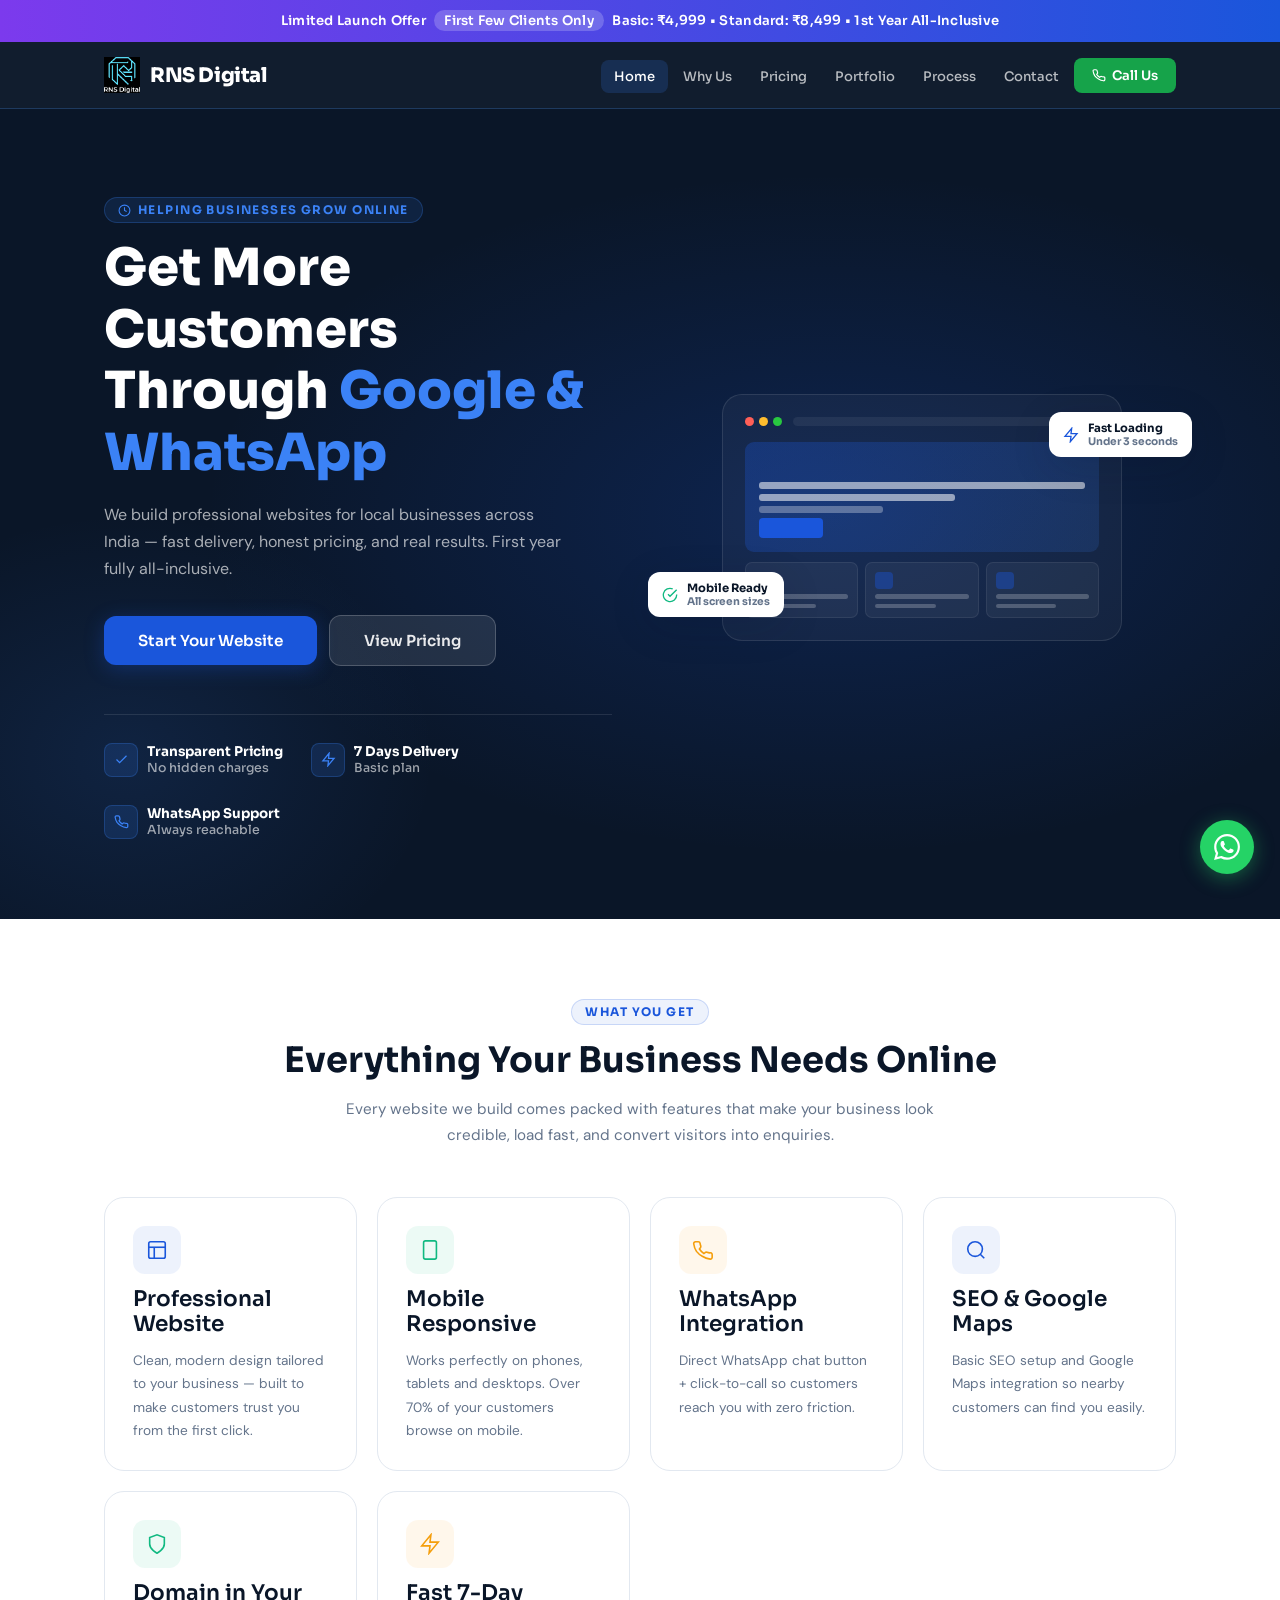
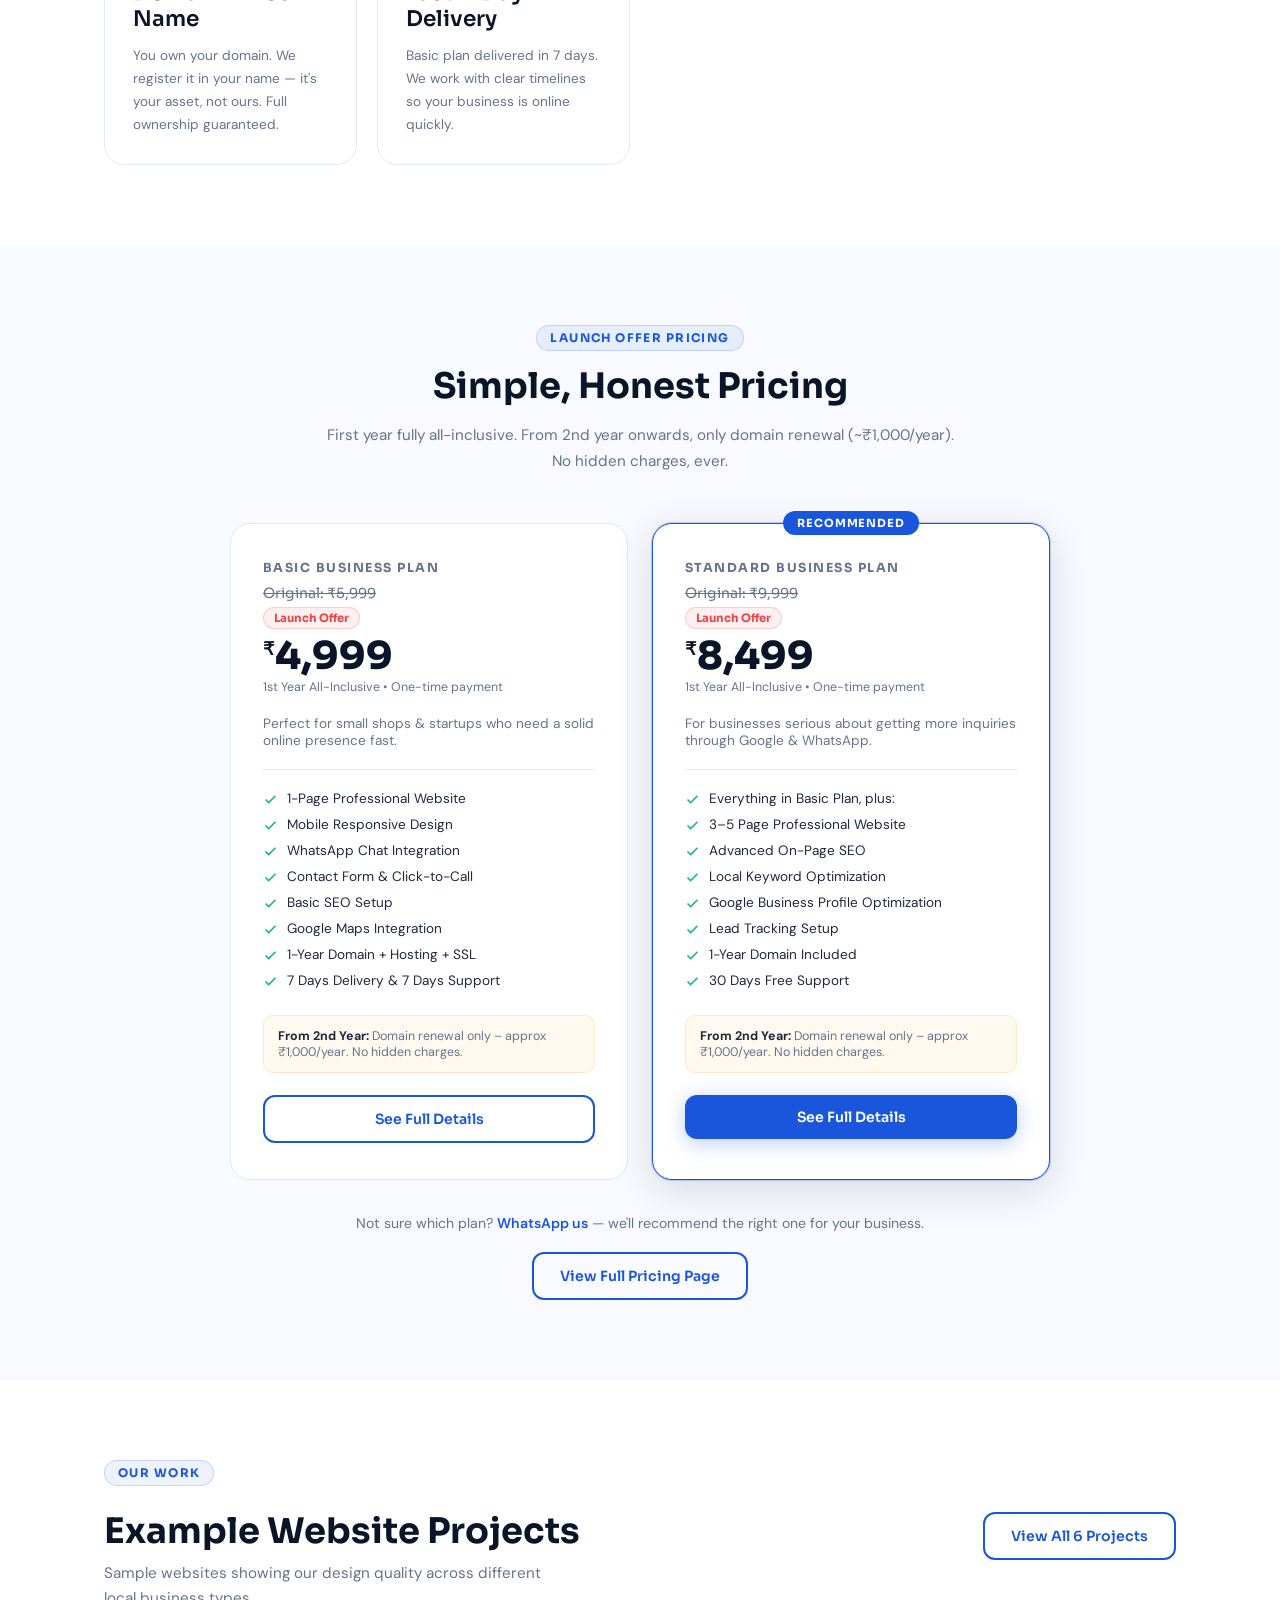
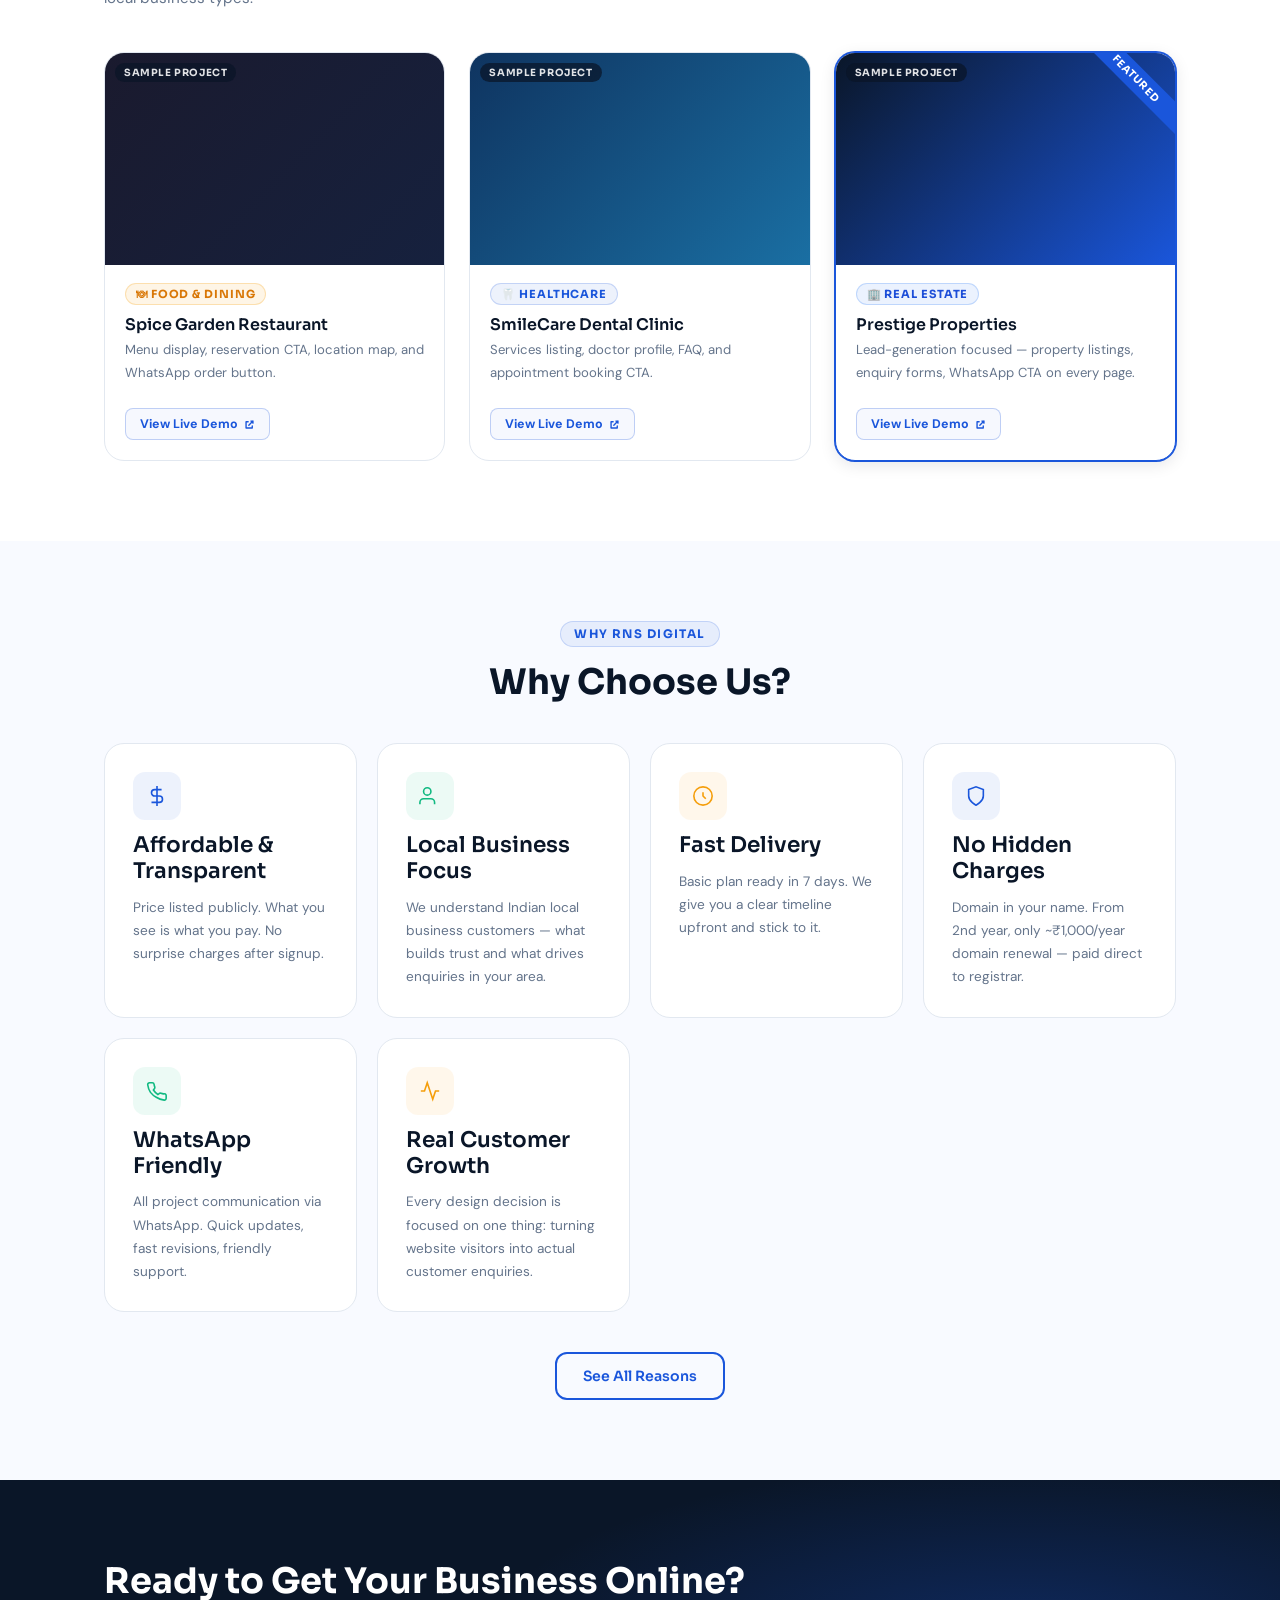
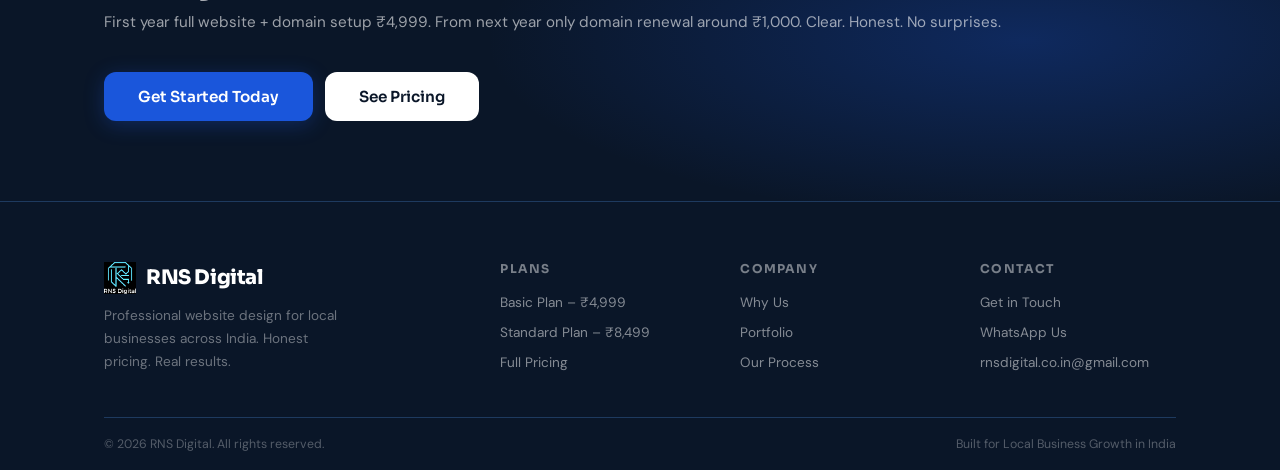
==== index.html @ d64d6514 "Complete website" ====
<!DOCTYPE html>
<html lang="en">
<head>
  <meta charset="UTF-8"/>
  <meta name="viewport" content="width=device-width, initial-scale=1.0"/>
  <title>RNS Digital – Professional Website Design for Local Businesses in Coimbatore & India</title>
  <meta name="description" content="RNS Digital offers professional website design for local businesses in Coimbatore and across India. Basic Plan ₹4,999 | Standard Plan ₹8,499. 1st Year All-Inclusive. Fast 7-day delivery."/>
  <meta name="keywords" content="website design Coimbatore, web design India, local business website, affordable web design Coimbatore, RNS Digital, website for small business"/>
  <meta name="author" content="RNS Digital"/>
  <meta name="robots" content="index, follow"/>
  <link rel="canonical" href="https://rnsdigital.co.in/"/>
  <meta name="geo.region" content="IN-TN"/>
  <meta name="geo.placename" content="Coimbatore, Tamil Nadu, India"/>
  <meta property="og:type" content="website"/>
  <meta property="og:url" content="https://rnsdigital.co.in/"/>
  <meta property="og:title" content="RNS Digital – Professional Website Design for Local Businesses"/>
  <meta property="og:description" content="Get a professional website for your business starting at ₹4,999. Fast delivery, honest pricing, mobile-ready. Serving local businesses across India."/>
  <meta property="og:image" content="https://rnsdigital.co.in/images/hero/og-preview.webp"/>
  <meta property="og:image:width" content="1200"/>
  <meta property="og:image:height" content="630"/>
  <meta property="og:site_name" content="RNS Digital"/>
  <meta property="og:locale" content="en_IN"/>
  <meta name="twitter:card" content="summary_large_image"/>
  <meta name="twitter:title" content="RNS Digital – Professional Website Design for Local Businesses"/>
  <meta name="twitter:description" content="Get a professional website for your business starting at ₹4,999. Fast delivery, honest pricing, mobile-ready."/>
  <meta name="twitter:image" content="https://rnsdigital.co.in/images/hero/og-preview.webp"/>
  <script type="application/ld+json">
  {
    "@context": "https://schema.org",
    "@type": "LocalBusiness",
    "name": "RNS Digital",
    "description": "Professional website design for local businesses across India.",
    "url": "https://rnsdigital.co.in",
    "logo": "https://rnsdigital.co.in/images/logo.png",
    "telephone": "+917550268805",
    "email": "rnsdigital.co.in@gmail.com",
    "address": { "@type": "PostalAddress", "addressLocality": "Coimbatore", "addressRegion": "Tamil Nadu", "addressCountry": "IN" },
    "geo": { "@type": "GeoCoordinates", "latitude": 11.0168, "longitude": 76.9558 },
    "areaServed": { "@type": "Country", "name": "India" },
    "priceRange": "₹₹",
    "openingHours": "Mo-Sa 09:00-19:00",
    "offers": [
      { "@type": "Offer", "name": "Basic Business Plan", "price": "4999", "priceCurrency": "INR", "url": "https://rnsdigital.co.in/basic.html" },
      { "@type": "Offer", "name": "Standard Business Plan", "price": "8499", "priceCurrency": "INR", "url": "https://rnsdigital.co.in/standard.html" }
    ]
  }
  </script>
  <link rel="stylesheet" href="css/style.css"/>
</head>
<body>

<div class="offer-banner"><p>Limited Launch Offer <span>First Few Clients Only</span> Basic: &#8377;4,999 &bull; Standard: &#8377;8,499 &bull; 1st Year All-Inclusive</p></div>
<nav class="navbar">
  <div class="container">
    <div class="navbar-inner">
      <a href="index.html" class="nav-logo">
        <img src="images/logo.png" alt="RNS Digital Logo" class="nav-logo-img"/>
        <span>RNS <span class="logo-highlight">Digital</span></span>
      </a>
      <ul class="nav-links">
        <li><a href="index.html" class="active">Home</a></li>
        <li><a href="why-us.html">Why Us</a></li>
        <li><a href="pricing.html">Pricing</a></li>
        <li><a href="portfolio.html">Portfolio</a></li>
        <li><a href="process.html">Process</a></li>
        <li><a href="contact.html">Contact</a></li>
        <li><a href="tel:+917550268805" class="nav-cta nav-call">
          <svg viewBox="0 0 24 24" fill="none" stroke="currentColor" stroke-width="2" width="14" height="14" style="flex-shrink:0"><path d="M22 16.92v3a2 2 0 0 1-2.18 2 19.79 19.79 0 0 1-8.63-3.07A19.5 19.5 0 0 1 4.9 13.5 19.79 19.79 0 0 1 1.86 5.18 2 2 0 0 1 3.83 3h3a2 2 0 0 1 2 1.72c.13.96.36 1.9.71 2.81a2 2 0 0 1-.45 2.11L8.09 10.91A16 16 0 0 0 13 15.82l1.27-.92a2 2 0 0 1 2.11-.45c.91.35 1.85.58 2.81.71A2 2 0 0 1 22 16.92z"/></svg>
          Call Us</a></li>
      </ul>
      <button class="nav-toggle" aria-label="Menu"><span></span><span></span><span></span></button>
    </div>
  </div>
</nav>

<!-- HERO -->
<section class="hero">
  <div class="container">
    <div class="hero-grid">
      <div class="hero-content">
        <div class="section-label light">
          <svg viewBox="0 0 24 24" fill="none" stroke="currentColor" stroke-width="2" width="13" height="13"><circle cx="12" cy="12" r="10"/><path d="M12 6v6l4 2"/></svg>
          Helping Businesses Grow Online
        </div>
        <h1>Get More Customers Through <em>Google &amp; WhatsApp</em></h1>
        <p>We build professional websites for local businesses across India — fast delivery, honest pricing, and real results. First year fully all-inclusive.</p>
        <div class="hero-actions">
          <a href="contact.html" class="btn btn-primary btn-lg">Start Your Website</a>
          <a href="pricing.html" class="btn btn-lg" style="background:rgba(255,255,255,.1);color:rgba(255,255,255,.9);border:1px solid rgba(255,255,255,.2);">View Pricing</a>
        </div>
        <div class="hero-trust">
          <div class="hero-trust-item">
            <div class="trust-icon"><svg viewBox="0 0 24 24"><polyline points="20 6 9 17 4 12"/></svg></div>
            <div class="trust-text"><strong>Transparent Pricing</strong>No hidden charges</div>
          </div>
          <div class="hero-trust-item">
            <div class="trust-icon"><svg viewBox="0 0 24 24"><path d="M13 2L3 14h9l-1 8 10-12h-9l1-8z"/></svg></div>
            <div class="trust-text"><strong>7 Days Delivery</strong>Basic plan</div>
          </div>
          <div class="hero-trust-item">
            <div class="trust-icon"><svg viewBox="0 0 24 24"><path d="M22 16.92v3a2 2 0 0 1-2.18 2 19.79 19.79 0 0 1-8.63-3.07A19.5 19.5 0 0 1 4.9 13.5 19.79 19.79 0 0 1 1.86 5.18 2 2 0 0 1 3.83 3h3a2 2 0 0 1 2 1.72c.13.96.36 1.9.71 2.81a2 2 0 0 1-.45 2.11L8.09 10.91A16 16 0 0 0 13 15.82l1.27-.92a2 2 0 0 1 2.11-.45c.91.35 1.85.58 2.81.71A2 2 0 0 1 22 16.92z"/></svg></div>
            <div class="trust-text"><strong>WhatsApp Support</strong>Always reachable</div>
          </div>
        </div>
      </div>
      <div class="hero-visual">
        <div class="hero-mockup">
          <div class="mockup-bar">
            <div class="mockup-dot"></div><div class="mockup-dot"></div><div class="mockup-dot"></div>
            <div class="mockup-url"></div>
          </div>
          <div class="mockup-hero-block">
            <div style="width:100%">
              <div class="mockup-line"></div>
              <div class="mockup-line s"></div>
              <div class="mockup-line xs"></div>
              <div class="mockup-btn"></div>
            </div>
          </div>
          <div class="mockup-cards">
            <div class="mockup-card-mini"><div class="mockup-icon-mini"></div><div class="mockup-text-mini"></div><div class="mockup-text-mini sm"></div></div>
            <div class="mockup-card-mini"><div class="mockup-icon-mini"></div><div class="mockup-text-mini"></div><div class="mockup-text-mini sm"></div></div>
            <div class="mockup-card-mini"><div class="mockup-icon-mini"></div><div class="mockup-text-mini"></div><div class="mockup-text-mini sm"></div></div>
          </div>
        </div>
        <div class="float-badge fb1">
          <svg viewBox="0 0 24 24" fill="none" stroke="#1A56DB" stroke-width="2"><path d="M13 2L3 14h9l-1 8 10-12h-9l1-8z"/></svg>
          <div><div style="font-size:.72rem;font-weight:700;color:var(--navy);">Fast Loading</div><div style="font-size:.66rem;color:var(--text-muted);">Under 3 seconds</div></div>
        </div>
        <div class="float-badge fb2">
          <svg viewBox="0 0 24 24" fill="none" stroke="#10B981" stroke-width="2"><path d="M22 11.08V12a10 10 0 1 1-5.93-9.14"/><polyline points="22 4 12 14.01 9 11.01"/></svg>
          <div><div style="font-size:.72rem;font-weight:700;color:var(--navy);">Mobile Ready</div><div style="font-size:.66rem;color:var(--text-muted);">All screen sizes</div></div>
        </div>
      </div>
    </div>
  </div>
</section>

<!-- WHAT YOU GET -->
<section class="section" style="background:var(--white);">
  <div class="container">
    <div class="text-center mb-48">
      <div class="section-label" style="justify-content:center;">What You Get</div>
      <h2>Everything Your Business Needs Online</h2>
      <p class="mt-16 max-640">Every website we build comes packed with features that make your business look credible, load fast, and convert visitors into enquiries.</p>
    </div>
    <div class="why-grid">
      <div class="why-card">
        <div class="why-icon blue"><svg viewBox="0 0 24 24"><rect x="3" y="3" width="18" height="18" rx="2"/><path d="M3 9h18"/><path d="M9 21V9"/></svg></div>
        <h3>Professional Website</h3>
        <p>Clean, modern design tailored to your business — built to make customers trust you from the first click.</p>
      </div>
      <div class="why-card">
        <div class="why-icon green"><svg viewBox="0 0 24 24"><rect x="5" y="2" width="14" height="20" rx="2"/><path d="M12 18h.01"/></svg></div>
        <h3>Mobile Responsive</h3>
        <p>Works perfectly on phones, tablets and desktops. Over 70% of your customers browse on mobile.</p>
      </div>
      <div class="why-card">
        <div class="why-icon amber"><svg viewBox="0 0 24 24"><path d="M22 16.92v3a2 2 0 0 1-2.18 2 19.79 19.79 0 0 1-8.63-3.07A19.5 19.5 0 0 1 4.9 13.5 19.79 19.79 0 0 1 1.86 5.18 2 2 0 0 1 3.83 3h3a2 2 0 0 1 2 1.72c.13.96.36 1.9.71 2.81a2 2 0 0 1-.45 2.11L8.09 10.91A16 16 0 0 0 13 15.82l1.27-.92a2 2 0 0 1 2.11-.45c.91.35 1.85.58 2.81.71A2 2 0 0 1 22 16.92z"/></svg></div>
        <h3>WhatsApp Integration</h3>
        <p>Direct WhatsApp chat button + click-to-call so customers reach you with zero friction.</p>
      </div>
      <div class="why-card">
        <div class="why-icon blue"><svg viewBox="0 0 24 24"><circle cx="11" cy="11" r="8"/><path d="m21 21-4.35-4.35"/></svg></div>
        <h3>SEO &amp; Google Maps</h3>
        <p>Basic SEO setup and Google Maps integration so nearby customers can find you easily.</p>
      </div>
      <div class="why-card">
        <div class="why-icon green"><svg viewBox="0 0 24 24"><path d="M12 22s8-4 8-10V5l-8-3-8 3v7c0 6 8 10 8 10z"/></svg></div>
        <h3>Domain in Your Name</h3>
        <p>You own your domain. We register it in your name — it's your asset, not ours. Full ownership guaranteed.</p>
      </div>
      <div class="why-card">
        <div class="why-icon amber"><svg viewBox="0 0 24 24"><path d="M13 2L3 14h9l-1 8 10-12h-9l1-8z"/></svg></div>
        <h3>Fast 7-Day Delivery</h3>
        <p>Basic plan delivered in 7 days. We work with clear timelines so your business is online quickly.</p>
      </div>
    </div>
  </div>
</section>

<!-- PRICING PREVIEW -->
<section class="section" style="background:var(--off-white);">
  <div class="container">
    <div class="text-center mb-48">
      <div class="section-label" style="justify-content:center;">Launch Offer Pricing</div>
      <h2>Simple, Honest Pricing</h2>
      <p class="mt-16 max-640">First year fully all-inclusive. From 2nd year onwards, only domain renewal (~&#8377;1,000/year). No hidden charges, ever.</p>
    </div>
    <div class="pricing-grid">
      <div class="pricing-card">
        <div class="plan-name">Basic Business Plan</div>
        <div class="price-original">Original: &#8377;5,999</div>
        <div class="price-offer-tag"><span>Launch Offer</span></div>
        <div class="price-main"><sup>&#8377;</sup>4,999</div>
        <div class="price-note">1st Year All-Inclusive &bull; One-time payment</div>
        <div class="plan-desc">Perfect for small shops &amp; startups who need a solid online presence fast.</div>
        <ul class="plan-features">
          <li class="plan-feature"><svg viewBox="0 0 24 24"><polyline points="20 6 9 17 4 12"/></svg>1-Page Professional Website</li>
          <li class="plan-feature"><svg viewBox="0 0 24 24"><polyline points="20 6 9 17 4 12"/></svg>Mobile Responsive Design</li>
          <li class="plan-feature"><svg viewBox="0 0 24 24"><polyline points="20 6 9 17 4 12"/></svg>WhatsApp Chat Integration</li>
          <li class="plan-feature"><svg viewBox="0 0 24 24"><polyline points="20 6 9 17 4 12"/></svg>Contact Form &amp; Click-to-Call</li>
          <li class="plan-feature"><svg viewBox="0 0 24 24"><polyline points="20 6 9 17 4 12"/></svg>Basic SEO Setup</li>
          <li class="plan-feature"><svg viewBox="0 0 24 24"><polyline points="20 6 9 17 4 12"/></svg>Google Maps Integration</li>
          <li class="plan-feature"><svg viewBox="0 0 24 24"><polyline points="20 6 9 17 4 12"/></svg>1-Year Domain + Hosting + SSL</li>
          <li class="plan-feature"><svg viewBox="0 0 24 24"><polyline points="20 6 9 17 4 12"/></svg>7 Days Delivery &amp; 7 Days Support</li>
        </ul>
        <div class="renewal-note"><strong>From 2nd Year:</strong> Domain renewal only – approx &#8377;1,000/year. No hidden charges.</div>
        <a href="basic.html" class="btn btn-outline" style="width:100%;justify-content:center;">See Full Details</a>
      </div>
      <div class="pricing-card featured">
        <div class="pricing-badge-top">Recommended</div>
        <div class="plan-name">Standard Business Plan</div>
        <div class="price-original">Original: &#8377;9,999</div>
        <div class="price-offer-tag"><span>Launch Offer</span></div>
        <div class="price-main"><sup>&#8377;</sup>8,499</div>
        <div class="price-note">1st Year All-Inclusive &bull; One-time payment</div>
        <div class="plan-desc">For businesses serious about getting more inquiries through Google &amp; WhatsApp.</div>
        <ul class="plan-features">
          <li class="plan-feature"><svg viewBox="0 0 24 24"><polyline points="20 6 9 17 4 12"/></svg>Everything in Basic Plan, plus:</li>
          <li class="plan-feature"><svg viewBox="0 0 24 24"><polyline points="20 6 9 17 4 12"/></svg>3–5 Page Professional Website</li>
          <li class="plan-feature"><svg viewBox="0 0 24 24"><polyline points="20 6 9 17 4 12"/></svg>Advanced On-Page SEO</li>
          <li class="plan-feature"><svg viewBox="0 0 24 24"><polyline points="20 6 9 17 4 12"/></svg>Local Keyword Optimization</li>
          <li class="plan-feature"><svg viewBox="0 0 24 24"><polyline points="20 6 9 17 4 12"/></svg>Google Business Profile Optimization</li>
          <li class="plan-feature"><svg viewBox="0 0 24 24"><polyline points="20 6 9 17 4 12"/></svg>Lead Tracking Setup</li>
          <li class="plan-feature"><svg viewBox="0 0 24 24"><polyline points="20 6 9 17 4 12"/></svg>1-Year Domain Included</li>
          <li class="plan-feature"><svg viewBox="0 0 24 24"><polyline points="20 6 9 17 4 12"/></svg>30 Days Free Support</li>
        </ul>
        <div class="renewal-note"><strong>From 2nd Year:</strong> Domain renewal only – approx &#8377;1,000/year. No hidden charges.</div>
        <a href="standard.html" class="btn btn-primary" style="width:100%;justify-content:center;">See Full Details</a>
      </div>
    </div>
    <div class="text-center mt-32">
      <p style="font-size:.88rem;color:var(--text-muted);">Not sure which plan? <a href="contact.html" style="color:var(--blue);font-weight:600;">WhatsApp us</a> — we'll recommend the right one for your business.</p>
      <a href="pricing.html" class="btn btn-outline mt-16">View Full Pricing Page</a>
    </div>
  </div>
</section>

<!-- PORTFOLIO PREVIEW -->
<section class="section" style="background:var(--white);">
  <div class="container">
    <div class="d-flex align-center flex-wrap mb-40" style="justify-content:space-between;gap:16px;">
      <div>
        <div class="section-label">Our Work</div>
        <h2 style="margin-top:10px;">Example Website Projects</h2>
        <p style="margin-top:8px;max-width:460px;">Sample websites showing our design quality across different local business types.</p>
      </div>
      <a href="portfolio.html" class="btn btn-outline">View All 6 Projects</a>
    </div>
    <div class="portfolio-grid">

      <!-- Card 1: Restaurant -->
      <div class="portfolio-card">
        <div class="port-thumb thumb-restaurant">
          <img src="images/projects/restaurant.webp" alt="Restaurant website design for a local restaurant business" width="1200" height="800" loading="lazy" onerror="this.style.display='none'"/>
          <span class="thumb-label">Spice Garden Restaurant</span>
          <span class="port-sample-label">Sample Project</span>
          <div class="port-thumb-overlay">
            <a href="https://abdulraheemcloud.github.io/Spice-garden-demo" class="port-thumb-overlay-btn" target="_blank" rel="noopener">View Live Demo</a>
          </div>
        </div>
        <div class="port-info">
          <span class="port-category cat-food">🍽 Food &amp; Dining</span>
          <h4>Spice Garden Restaurant</h4>
          <p>Menu display, reservation CTA, location map, and WhatsApp order button.</p>
          <a href="https://abdulraheemcloud.github.io/Spice-garden-demo" class="port-demo-btn" target="_blank" rel="noopener">
            View Live Demo
            <svg viewBox="0 0 16 16" fill="none" stroke="currentColor" stroke-width="2" stroke-linecap="round" stroke-linejoin="round"><path d="M10 3h3v3M13 3l-6 6M6 4H3v9h9v-3"/></svg>
          </a>
        </div>
      </div>

      <!-- Card 2: Dental -->
      <div class="portfolio-card">
        <div class="port-thumb thumb-dental">
          <img src="images/projects/dental.webp" alt="Dental clinic appointment booking website design" width="1200" height="800" loading="lazy" onerror="this.style.display='none'"/>
          <span class="thumb-label">SmileCare Dental Clinic</span>
          <span class="port-sample-label">Sample Project</span>
          <div class="port-thumb-overlay">
            <a href="https://abdulraheemcloud.github.io/smile-care-demo" class="port-thumb-overlay-btn" target="_blank" rel="noopener">View Live Demo</a>
          </div>
        </div>
        <div class="port-info">
          <span class="port-category cat-health">🦷 Healthcare</span>
          <h4>SmileCare Dental Clinic</h4>
          <p>Services listing, doctor profile, FAQ, and appointment booking CTA.</p>
          <a href="https://abdulraheemcloud.github.io/smile-care-demo" class="port-demo-btn" target="_blank" rel="noopener">
            View Live Demo
            <svg viewBox="0 0 16 16" fill="none" stroke="currentColor" stroke-width="2" stroke-linecap="round" stroke-linejoin="round"><path d="M10 3h3v3M13 3l-6 6M6 4H3v9h9v-3"/></svg>
          </a>
        </div>
      </div>

      <!-- Card 3: Real Estate (Featured) -->
      <div class="portfolio-card featured-p">
        <div class="port-thumb thumb-realestate">
          <img src="images/projects/realestate.webp" alt="Real estate property listing website design for a property agency" width="1200" height="800" loading="lazy" onerror="this.style.display='none'"/>
          <span class="thumb-label">Prestige Properties</span>
          <span class="port-sample-label">Sample Project</span>
          <span class="port-ribbon">Featured</span>
          <div class="port-thumb-overlay">
            <a href="https://abdulraheemcloud.github.io/prestige-properties-demo" class="port-thumb-overlay-btn" target="_blank" rel="noopener">View Live Demo</a>
          </div>
        </div>
        <div class="port-info">
          <span class="port-category cat-realty">🏢 Real Estate</span>
          <h4>Prestige Properties</h4>
          <p>Lead-generation focused — property listings, enquiry forms, WhatsApp CTA on every page.</p>
          <a href="https://abdulraheemcloud.github.io/prestige-properties-demo" class="port-demo-btn" target="_blank" rel="noopener">
            View Live Demo
            <svg viewBox="0 0 16 16" fill="none" stroke="currentColor" stroke-width="2" stroke-linecap="round" stroke-linejoin="round"><path d="M10 3h3v3M13 3l-6 6M6 4H3v9h9v-3"/></svg>
          </a>
        </div>
      </div>

    </div>
  </div>
</section>

<!-- WHY CHOOSE US -->
<section class="section" style="background:var(--off-white);">
  <div class="container">
    <div class="text-center mb-40">
      <div class="section-label" style="justify-content:center;">Why RNS Digital</div>
      <h2>Why Choose Us?</h2>
    </div>
    <div class="why-grid">
      <div class="why-card">
        <div class="why-icon blue"><svg viewBox="0 0 24 24"><line x1="12" y1="1" x2="12" y2="23"/><path d="M17 5H9.5a3.5 3.5 0 0 0 0 7h5a3.5 3.5 0 0 1 0 7H6"/></svg></div>
        <h3>Affordable &amp; Transparent</h3>
        <p>Price listed publicly. What you see is what you pay. No surprise charges after signup.</p>
      </div>
      <div class="why-card">
        <div class="why-icon green"><svg viewBox="0 0 24 24"><path d="M17 21v-2a4 4 0 0 0-4-4H5a4 4 0 0 0-4 4v2"/><circle cx="9" cy="7" r="4"/></svg></div>
        <h3>Local Business Focus</h3>
        <p>We understand Indian local business customers — what builds trust and what drives enquiries in your area.</p>
      </div>
      <div class="why-card">
        <div class="why-icon amber"><svg viewBox="0 0 24 24"><circle cx="12" cy="12" r="10"/><path d="M12 8v4l3 3"/></svg></div>
        <h3>Fast Delivery</h3>
        <p>Basic plan ready in 7 days. We give you a clear timeline upfront and stick to it.</p>
      </div>
      <div class="why-card">
        <div class="why-icon blue"><svg viewBox="0 0 24 24"><path d="M12 22s8-4 8-10V5l-8-3-8 3v7c0 6 8 10 8 10z"/></svg></div>
        <h3>No Hidden Charges</h3>
        <p>Domain in your name. From 2nd year, only ~&#8377;1,000/year domain renewal — paid direct to registrar.</p>
      </div>
      <div class="why-card">
        <div class="why-icon green"><svg viewBox="0 0 24 24"><path d="M22 16.92v3a2 2 0 0 1-2.18 2 19.79 19.79 0 0 1-8.63-3.07A19.5 19.5 0 0 1 4.9 13.5 19.79 19.79 0 0 1 1.86 5.18 2 2 0 0 1 3.83 3h3a2 2 0 0 1 2 1.72c.13.96.36 1.9.71 2.81a2 2 0 0 1-.45 2.11L8.09 10.91A16 16 0 0 0 13 15.82l1.27-.92a2 2 0 0 1 2.11-.45c.91.35 1.85.58 2.81.71A2 2 0 0 1 22 16.92z"/></svg></div>
        <h3>WhatsApp Friendly</h3>
        <p>All project communication via WhatsApp. Quick updates, fast revisions, friendly support.</p>
      </div>
      <div class="why-card">
        <div class="why-icon amber"><svg viewBox="0 0 24 24"><polyline points="22 12 18 12 15 21 9 3 6 12 2 12"/></svg></div>
        <h3>Real Customer Growth</h3>
        <p>Every design decision is focused on one thing: turning website visitors into actual customer enquiries.</p>
      </div>
    </div>
    <div class="text-center mt-40">
      <a href="why-us.html" class="btn btn-outline">See All Reasons</a>
    </div>
  </div>
</section>

<!-- CTA -->
<section class="section cta-section">
  <div class="container">
    <div class="cta-inner">
      <div>
        <h2 style="color:var(--white);">Ready to Get Your Business Online?</h2>
        <p style="color:rgba(255,255,255,.6);margin-top:8px;">First year full website + domain setup &#8377;4,999. From next year only domain renewal around &#8377;1,000. Clear. Honest. No surprises.</p>
      </div>
      <div class="cta-actions">
        <a href="contact.html" class="btn btn-primary btn-lg">Get Started Today</a>
        <a href="pricing.html" class="btn btn-white btn-lg">See Pricing</a>
      </div>
    </div>
  </div>
</section>

<!-- FOOTER -->
<footer class="footer">
  <div class="container">
    <div class="footer-grid">
      <div class="footer-brand">
        <a href="index.html" class="nav-logo footer-logo"><img src="images/logo.png" alt="RNS Digital" class="nav-logo-img"/><span>RNS <span class="logo-highlight">Digital</span></span></a>
        <p>Professional website design for local businesses across India. Honest pricing. Real results.</p>
      </div>
      <div class="footer-col"><h5>Plans</h5><ul><li><a href="basic.html">Basic Plan – &#8377;4,999</a></li><li><a href="standard.html">Standard Plan – &#8377;8,499</a></li><li><a href="pricing.html">Full Pricing</a></li></ul></div>
      <div class="footer-col"><h5>Company</h5><ul><li><a href="why-us.html">Why Us</a></li><li><a href="portfolio.html">Portfolio</a></li><li><a href="process.html">Our Process</a></li></ul></div>
      <div class="footer-col"><h5>Contact</h5><ul><li><a href="contact.html">Get in Touch</a></li><li><a href="https://wa.me/917550268805" target="_blank">WhatsApp Us</a></li><li><a href="mailto:rnsdigital.co.in@gmail.com">rnsdigital.co.in@gmail.com</a></li></ul></div>
    </div>
    <div class="footer-bottom">
      <span>&copy; 2026 RNS Digital. All rights reserved.</span>
      <span>Built for Local Business Growth in India</span>
    </div>
  </div>
</footer>

<a href="https://wa.me/917550268805?text=Hi%2C%20I%27m%20interested%20in%20a%20website%20for%20my%20business." class="whatsapp-float" target="_blank" rel="noopener" aria-label="WhatsApp">
  <span class="wa-tooltip">Chat on WhatsApp</span>
  <svg viewBox="0 0 24 24"><path d="M17.472 14.382c-.297-.149-1.758-.867-2.03-.967-.273-.099-.471-.148-.67.15-.197.297-.767.966-.94 1.164-.173.199-.347.223-.644.075-.297-.15-1.255-.463-2.39-1.475-.883-.788-1.48-1.761-1.653-2.059-.173-.297-.018-.458.13-.606.134-.133.298-.347.446-.52.149-.174.198-.298.298-.497.099-.198.05-.371-.025-.52-.075-.149-.669-1.612-.916-2.207-.242-.579-.487-.5-.669-.51-.173-.008-.371-.01-.57-.01-.198 0-.52.074-.792.372-.272.297-1.04 1.016-1.04 2.479 0 1.462 1.065 2.875 1.213 3.074.149.198 2.096 3.2 5.077 4.487.709.306 1.262.489 1.694.625.712.227 1.36.195 1.871.118.571-.085 1.758-.719 2.006-1.413.248-.694.248-1.289.173-1.413-.074-.124-.272-.198-.57-.347m-5.421 7.403h-.004a9.87 9.87 0 0 1-5.031-1.378l-.361-.214-3.741.982.998-3.648-.235-.374a9.86 9.86 0 0 1-1.51-5.26c.001-5.45 4.436-9.884 9.888-9.884 2.64 0 5.122 1.03 6.988 2.898a9.825 9.825 0 0 1 2.893 6.994c-.003 5.45-4.437 9.884-9.885 9.884m8.413-18.297A11.815 11.815 0 0 0 12.05 0C5.495 0 .16 5.335.157 11.892c0 2.096.547 4.142 1.588 5.945L.057 24l6.305-1.654a11.882 11.882 0 0 0 5.683 1.448h.005c6.554 0 11.89-5.335 11.893-11.893a11.821 11.821 0 0 0-3.48-8.413z"/></svg>
</a>
<script src="js/script.js"></script>
</body>
</html>
---- css/style.css ----
@import url('https://fonts.googleapis.com/css2?family=Sora:wght@300;400;500;600;700;800&family=DM+Sans:wght@300;400;500;600&display=swap');

:root {
  --navy:#0A1628; --navy-mid:#0F2044; --blue:#1A56DB; --blue-light:#2563EB; --blue-glow:#3B82F6;
  --accent:#F59E0B; --accent-2:#10B981; --red:#EF4444; --white:#FFFFFF; --off-white:#F8FAFF;
  --text:#1E293B; --text-muted:#64748B; --border:#E2E8F0; --border-dark:#1E3A5F;
  --shadow-sm:0 1px 3px rgba(10,22,40,.08); --shadow-md:0 4px 16px rgba(10,22,40,.10); --shadow-lg:0 10px 40px rgba(10,22,40,.14);
  --radius:12px; --radius-lg:20px; --font-display:'Sora',sans-serif; --font-body:'DM Sans',sans-serif; --transition:all 0.25s cubic-bezier(.4,0,.2,1);
}
*,*::before,*::after{box-sizing:border-box;margin:0;padding:0}
html{scroll-behavior:smooth}
body{font-family:var(--font-body);color:var(--text);background:var(--off-white);-webkit-font-smoothing:antialiased;overflow-x:hidden}
a{text-decoration:none;color:inherit} img{max-width:100%;display:block} ul{list-style:none} button{font-family:inherit;cursor:pointer;border:none;background:none}
h1,h2,h3,h4,h5,h6{font-family:var(--font-display);line-height:1.2;color:var(--navy)}
h1{font-size:clamp(1.9rem,4.5vw,3.2rem);font-weight:800}
h2{font-size:clamp(1.5rem,3vw,2.2rem);font-weight:700}
h3{font-size:clamp(1.1rem,2vw,1.35rem);font-weight:600}
h4{font-size:1.05rem;font-weight:600}
p{line-height:1.7;color:var(--text-muted);font-size:.95rem}
.container{max-width:1120px;margin:0 auto;padding:0 24px}
.section{padding:80px 0} .section-sm{padding:52px 0}

/* OFFER BANNER */
.offer-banner{background:linear-gradient(90deg,#7C3AED,#1A56DB);padding:10px 24px;text-align:center}
.offer-banner p{color:var(--white);font-family:var(--font-display);font-size:.82rem;font-weight:600;letter-spacing:.02em}
.offer-banner span{background:rgba(255,255,255,.2);padding:2px 10px;border-radius:20px;margin:0 5px}

/* NAVBAR */
.navbar{position:sticky;top:0;z-index:1000;background:rgba(10,22,40,.97);backdrop-filter:blur(16px);border-bottom:1px solid var(--border-dark)}
.navbar-inner{display:flex;align-items:center;justify-content:space-between;height:66px;gap:20px}
.nav-logo{font-family:var(--font-display);font-size:1.25rem;font-weight:800;color:var(--white);letter-spacing:-.4px;display:flex;align-items:center;gap:10px;text-decoration:none}
.nav-logo span{color:var(--white)}
.nav-logo-img{width:36px;height:36px;object-fit:contain;filter:brightness(1.1);flex-shrink:0}
.logo-highlight{color:var(--blue-glow)}
.footer-logo .nav-logo-img{width:32px;height:32px}
.nav-links{display:flex;align-items:center;gap:2px}
.nav-links a{font-family:var(--font-display);font-size:.82rem;font-weight:500;color:rgba(255,255,255,.7);padding:8px 13px;border-radius:8px;transition:var(--transition)}
.nav-links a:hover{color:var(--white);background:rgba(255,255,255,.08)}
.nav-links a.active{color:var(--white);background:rgba(59,130,246,.18)}
.nav-cta{background:var(--blue)!important;color:var(--white)!important;padding:9px 18px!important;border-radius:8px!important;font-weight:600!important}
.nav-cta:hover{background:var(--blue-light)!important;transform:translateY(-1px)}
.nav-call{background:#16a34a!important;color:var(--white)!important;padding:9px 18px!important;border-radius:8px!important;font-weight:600!important;display:inline-flex!important;align-items:center!important;gap:6px!important}
.nav-call:hover{background:#15803d!important;transform:translateY(-1px);box-shadow:0 4px 14px rgba(22,163,74,.4)!important}
.nav-toggle{display:none;flex-direction:column;gap:5px;padding:8px}
.nav-toggle span{display:block;width:22px;height:2px;background:var(--white);border-radius:2px;transition:var(--transition)}

/* BUTTONS */
.btn{display:inline-flex;align-items:center;gap:8px;padding:13px 26px;border-radius:var(--radius);font-family:var(--font-display);font-size:.88rem;font-weight:600;transition:var(--transition);cursor:pointer;border:none}
.btn-primary{background:var(--blue);color:var(--white);box-shadow:0 4px 20px rgba(26,86,219,.3)}
.btn-primary:hover{background:var(--blue-light);transform:translateY(-2px);box-shadow:0 8px 28px rgba(26,86,219,.4)}
.btn-outline{background:transparent;color:var(--blue);border:2px solid var(--blue)}
.btn-outline:hover{background:var(--blue);color:var(--white);transform:translateY(-2px)}
.btn-white{background:var(--white);color:var(--navy)}
.btn-white:hover{background:var(--off-white);transform:translateY(-2px)}
.btn-lg{padding:15px 34px;font-size:.95rem} .btn-sm{padding:9px 18px;font-size:.8rem}

/* LABELS */
.section-label{display:inline-flex;align-items:center;gap:7px;font-family:var(--font-display);font-size:.74rem;font-weight:700;letter-spacing:.12em;text-transform:uppercase;color:var(--blue);background:rgba(26,86,219,.08);border:1px solid rgba(26,86,219,.18);padding:5px 13px;border-radius:40px;margin-bottom:14px}
.section-label.light{color:var(--blue-glow);background:rgba(59,130,246,.12);border-color:rgba(59,130,246,.25)}
.badge{display:inline-block;font-size:.7rem;font-weight:600;font-family:var(--font-display);padding:3px 9px;border-radius:20px;letter-spacing:.04em;text-transform:uppercase}
.badge-blue{background:rgba(26,86,219,.1);color:var(--blue)} .badge-green{background:rgba(16,185,129,.1);color:var(--accent-2)}
.badge-amber{background:rgba(245,158,11,.1);color:var(--accent)} .badge-navy{background:rgba(10,22,40,.08);color:var(--navy)}
.badge-red{background:rgba(239,68,68,.1);color:var(--red)}

/* HERO */
.hero{background:var(--navy);position:relative;overflow:hidden;padding:88px 0 80px}
.hero::before{content:'';position:absolute;inset:0;background:radial-gradient(ellipse 70% 60% at 65% 50%,rgba(26,86,219,.22) 0%,transparent 70%),radial-gradient(ellipse 40% 50% at 10% 80%,rgba(59,130,246,.12) 0%,transparent 60%);pointer-events:none}
.hero-grid{display:grid;grid-template-columns:1fr 1fr;gap:56px;align-items:center}
.hero-content{position:relative;z-index:2}
.hero h1{color:var(--white);margin-bottom:18px}
.hero h1 em{font-style:normal;color:var(--blue-glow)}
.hero p{font-size:1rem;color:rgba(255,255,255,.65);margin-bottom:32px;max-width:460px}
.hero-actions{display:flex;gap:12px;flex-wrap:wrap;align-items:center}
.hero-trust{margin-top:48px;padding-top:28px;border-top:1px solid rgba(255,255,255,.1);display:flex;gap:28px;flex-wrap:wrap}
.hero-trust-item{display:flex;align-items:center;gap:9px}
.trust-icon{width:34px;height:34px;background:rgba(59,130,246,.15);border:1px solid rgba(59,130,246,.25);border-radius:8px;display:flex;align-items:center;justify-content:center;flex-shrink:0}
.trust-icon svg{width:15px;height:15px;stroke:var(--blue-glow);fill:none;stroke-width:2}
.trust-text{font-family:var(--font-display);font-size:.78rem;color:rgba(255,255,255,.6);font-weight:500}
.trust-text strong{display:block;color:var(--white);font-size:.84rem}
.hero-visual{position:relative;z-index:2;display:flex;align-items:center;justify-content:center}
.hero-mockup{background:rgba(255,255,255,.04);border:1px solid rgba(255,255,255,.1);border-radius:var(--radius-lg);padding:22px;width:100%;max-width:400px}
.mockup-bar{display:flex;gap:5px;margin-bottom:16px;align-items:center}
.mockup-dot{width:9px;height:9px;border-radius:50%}
.mockup-dot:nth-child(1){background:#FF5F57}.mockup-dot:nth-child(2){background:#FFBD2E}.mockup-dot:nth-child(3){background:#28C840}
.mockup-url{flex:1;background:rgba(255,255,255,.06);border-radius:5px;height:9px;margin-left:6px}
.mockup-hero-block{background:linear-gradient(135deg,rgba(26,86,219,.3),rgba(59,130,246,.15));border-radius:9px;height:110px;display:flex;align-items:flex-end;padding:14px;margin-bottom:10px}
.mockup-line{height:7px;border-radius:3px;background:rgba(255,255,255,.55);margin-bottom:5px}
.mockup-line.s{width:60%}.mockup-line.xs{width:38%;background:rgba(255,255,255,.3)}
.mockup-btn{height:20px;width:64px;background:var(--blue);border-radius:4px;margin-top:4px}
.mockup-cards{display:grid;grid-template-columns:1fr 1fr 1fr;gap:7px}
.mockup-card-mini{background:rgba(255,255,255,.05);border:1px solid rgba(255,255,255,.07);border-radius:7px;height:56px;padding:9px;display:flex;flex-direction:column;gap:5px}
.mockup-icon-mini{width:18px;height:18px;background:rgba(26,86,219,.4);border-radius:4px}
.mockup-text-mini{height:5px;background:rgba(255,255,255,.22);border-radius:3px}
.mockup-text-mini.sm{width:65%}
.float-badge{position:absolute;background:var(--white);border-radius:var(--radius);padding:9px 14px;box-shadow:var(--shadow-lg);display:flex;align-items:center;gap:9px;font-family:var(--font-display);font-size:.72rem;font-weight:700;color:var(--navy);animation:float 3s ease-in-out infinite}
.float-badge svg{width:16px;height:16px}
.fb1{top:18px;right:-16px}.fb2{bottom:24px;left:-20px;animation-delay:1.5s}
@keyframes float{0%,100%{transform:translateY(0)}50%{transform:translateY(-7px)}}

/* HERO LOGO */
.hero-logo-wrap{display:flex;align-items:center;gap:16px;margin-bottom:4px;animation:fadeUp 0.6s ease forwards}
.hero-logo-img{width:72px;height:72px;object-fit:contain;filter:drop-shadow(0 0 18px rgba(0,188,212,.45));animation:logoPulse 3s ease-in-out infinite}
@keyframes logoPulse{0%,100%{filter:drop-shadow(0 0 14px rgba(0,188,212,.4))}50%{filter:drop-shadow(0 0 28px rgba(0,188,212,.75))}}
.hero-logo-text{display:flex;flex-direction:column;gap:2px}
.hero-brand-name{font-family:var(--font-display);font-size:1.5rem;font-weight:800;color:var(--white);letter-spacing:-.5px;line-height:1}
.hero-brand-tag{font-family:var(--font-display);font-size:.74rem;font-weight:500;color:rgba(0,188,212,.75);letter-spacing:.1em;text-transform:uppercase}
.hero-logo-wrap + .section-label{margin-top:28px}

/* PRICING */
.pricing-grid{display:grid;grid-template-columns:1fr 1fr;gap:24px;max-width:820px;margin:0 auto}
.pricing-card{background:var(--white);border:1.5px solid var(--border);border-radius:var(--radius-lg);padding:36px 32px;position:relative;transition:var(--transition)}
.pricing-card:hover{transform:translateY(-4px);box-shadow:var(--shadow-lg)}
.pricing-card.featured{border-color:var(--blue);box-shadow:0 0 0 1px rgba(26,86,219,.25),var(--shadow-lg);transform:scale(1.02)}
.pricing-card.featured:hover{transform:scale(1.02) translateY(-4px)}
.pricing-badge-top{position:absolute;top:-13px;left:50%;transform:translateX(-50%);background:var(--blue);color:var(--white);font-family:var(--font-display);font-size:.7rem;font-weight:700;letter-spacing:.08em;text-transform:uppercase;padding:5px 14px;border-radius:20px;white-space:nowrap}
.plan-name{font-family:var(--font-display);font-size:.78rem;font-weight:700;letter-spacing:.12em;text-transform:uppercase;color:var(--text-muted);margin-bottom:8px}
.price-original{font-family:var(--font-display);font-size:.88rem;color:var(--text-muted);text-decoration:line-through;margin-bottom:4px}
.price-offer-tag{display:inline-flex;align-items:center;gap:5px;background:rgba(239,68,68,.08);border:1px solid rgba(239,68,68,.2);border-radius:20px;padding:3px 10px;margin-bottom:8px}
.price-offer-tag span{font-family:var(--font-display);font-size:.72rem;font-weight:700;color:var(--red)}
.price-main{font-family:var(--font-display);font-size:2.4rem;font-weight:800;color:var(--navy);line-height:1}
.price-main sup{font-size:1.1rem;vertical-align:super;margin-right:1px}
.price-note{font-size:.78rem;color:var(--text-muted);margin-top:4px;margin-bottom:20px}
.plan-desc{font-size:.85rem;color:var(--text-muted);margin-bottom:20px;padding-bottom:20px;border-bottom:1px solid var(--border)}
.plan-features{display:flex;flex-direction:column;gap:9px;margin-bottom:26px}
.plan-feature{display:flex;align-items:flex-start;gap:9px;font-size:.85rem;color:var(--text)}
.plan-feature svg{width:15px;height:15px;flex-shrink:0;margin-top:2px;stroke:var(--accent-2);fill:none;stroke-width:2.5}
.renewal-note{background:rgba(245,158,11,.06);border:1px solid rgba(245,158,11,.18);border-radius:10px;padding:12px 14px;font-size:.78rem;color:var(--text-muted);margin-bottom:22px}
.renewal-note strong{color:var(--text)}

/* SUPPORT */
.support-grid{display:grid;grid-template-columns:1fr 1fr;gap:20px;max-width:700px;margin:0 auto}
.support-card{background:var(--white);border:1.5px solid var(--border);border-radius:var(--radius-lg);padding:28px;transition:var(--transition)}
.support-card:hover{border-color:rgba(26,86,219,.3);box-shadow:var(--shadow-md)}
.support-price{font-family:var(--font-display);font-size:1.6rem;font-weight:800;color:var(--navy);margin:8px 0 4px}
.support-price span{font-size:.85rem;font-weight:400;color:var(--text-muted)}
.support-features{display:flex;flex-direction:column;gap:8px;margin-top:14px}
.support-feature{display:flex;align-items:center;gap:8px;font-size:.84rem;color:var(--text)}
.support-feature svg{width:14px;height:14px;stroke:var(--accent-2);fill:none;stroke-width:2.5;flex-shrink:0}

/* WHY */
.why-grid{display:grid;grid-template-columns:repeat(auto-fit,minmax(250px,1fr));gap:20px}
.why-card{background:var(--white);border:1px solid var(--border);border-radius:var(--radius-lg);padding:28px;transition:var(--transition);display:flex;flex-direction:column;gap:12px}
.why-card:hover{transform:translateY(-3px);box-shadow:var(--shadow-lg);border-color:rgba(26,86,219,.2)}
.why-icon{width:48px;height:48px;border-radius:12px;display:flex;align-items:center;justify-content:center}
.why-icon svg{width:22px;height:22px;stroke:currentColor;fill:none;stroke-width:1.75}
.why-icon.blue{background:rgba(26,86,219,.08);color:var(--blue)}.why-icon.green{background:rgba(16,185,129,.08);color:var(--accent-2)}.why-icon.amber{background:rgba(245,158,11,.08);color:var(--accent)}
.why-card p{font-size:.85rem}

/* ═══════════════════════════════════════════════════════════════
   PORTFOLIO — Improved cards with screenshot support
═══════════════════════════════════════════════════════════════ */

/* Grid */
.portfolio-grid{display:grid;grid-template-columns:repeat(auto-fill,minmax(300px,1fr));gap:24px}

/* Card shell */
.portfolio-card{
  background:var(--white);
  border:1px solid var(--border);
  border-radius:var(--radius-lg);
  overflow:hidden;
  transition:var(--transition);
  display:flex;
  flex-direction:column;
}
.portfolio-card:hover{transform:translateY(-5px);box-shadow:var(--shadow-lg);border-color:rgba(26,86,219,.25)}
.portfolio-card.featured-p{border-color:var(--blue);box-shadow:0 0 0 1px var(--blue),var(--shadow-md)}
.portfolio-card.featured-p:hover{box-shadow:0 0 0 1px var(--blue),var(--shadow-lg)}

/* ── Screenshot thumbnail ── */
.port-thumb{
  position:relative;
  overflow:hidden;
  aspect-ratio:16/10;
  background:var(--navy);
  display:block;
}
.port-thumb img{
  width:100%;
  height:100%;
  object-fit:cover;
  object-position:top center;
  transition:transform 0.5s ease;
  display:block;
}
.portfolio-card:hover .port-thumb img{transform:scale(1.04)}

/* Gradient fallback backgrounds (shown when no image / image fails) */
.port-thumb.thumb-restaurant{background:linear-gradient(135deg,#1a1a2e,#16213e)}
.port-thumb.thumb-dental    {background:linear-gradient(135deg,#0f3460,#1a6fa3)}
.port-thumb.thumb-boutique  {background:linear-gradient(135deg,#2d1b4e,#6b3fa0)}
.port-thumb.thumb-gym       {background:linear-gradient(135deg,#1a0a00,#8B2500)}
.port-thumb.thumb-tuition   {background:linear-gradient(135deg,#003220,#006940)}
.port-thumb.thumb-realestate{background:linear-gradient(135deg,#0A1628,#1A56DB)}

/* Fallback label shown when no real screenshot */
.thumb-label{
  position:absolute;
  bottom:50%;
  left:50%;
  transform:translate(-50%,50%);
  font-family:var(--font-display);
  font-size:.9rem;
  font-weight:700;
  color:rgba(255,255,255,.5);
  text-align:center;
  pointer-events:none;
  white-space:nowrap;
}
/* Hide fallback label when real image is loaded */
.port-thumb img + .thumb-label{display:none}

/* "Sample Project" label (top-left) — replaces old "DEMO PROJECT" */
.port-sample-label{
  position:absolute;
  top:10px;
  left:10px;
  background:rgba(10,22,40,.72);
  color:rgba(255,255,255,.88);
  font-family:var(--font-display);
  font-size:.62rem;
  font-weight:700;
  letter-spacing:.06em;
  text-transform:uppercase;
  padding:3px 9px;
  border-radius:20px;
  backdrop-filter:blur(4px);
  z-index:2;
}

/* Hover overlay with "View Demo" button */
.port-thumb-overlay{
  position:absolute;
  inset:0;
  background:rgba(10,22,40,.55);
  display:flex;
  align-items:center;
  justify-content:center;
  opacity:0;
  transition:opacity 0.3s ease;
  z-index:3;
}
.portfolio-card:hover .port-thumb-overlay{opacity:1}
.port-thumb-overlay-btn{
  display:inline-flex;
  align-items:center;
  gap:6px;
  background:var(--white);
  color:var(--navy);
  font-family:var(--font-display);
  font-size:.8rem;
  font-weight:700;
  padding:9px 18px;
  border-radius:8px;
  transition:var(--transition);
}
.port-thumb-overlay-btn:hover{background:var(--blue);color:var(--white)}

/* Featured ribbon */
.port-ribbon{
  position:absolute;
  top:14px;
  right:-28px;
  background:var(--blue);
  color:var(--white);
  font-family:var(--font-display);
  font-size:.65rem;
  font-weight:700;
  letter-spacing:.08em;
  text-transform:uppercase;
  padding:5px 36px;
  transform:rotate(45deg);
  z-index:4;
}

/* ── Card body ── */
.port-info{padding:18px 20px 20px;flex:1;display:flex;flex-direction:column}
.port-info h4{margin-bottom:5px;font-size:1rem}
.port-info p{font-size:.82rem;margin-bottom:12px;flex:1}

/* Category badge row */
.port-category{
  display:inline-flex;
  align-items:center;
  gap:5px;
  font-family:var(--font-display);
  font-size:.7rem;
  font-weight:700;
  letter-spacing:.08em;
  text-transform:uppercase;
  padding:3px 10px;
  border-radius:20px;
  margin-bottom:10px;
  width:fit-content;
}
.cat-food     {background:rgba(245,158,11,.10);color:#d97706;border:1px solid rgba(245,158,11,.25)}
.cat-health   {background:rgba(26,86,219,.08); color:var(--blue);border:1px solid rgba(26,86,219,.2)}
.cat-realty   {background:rgba(59,130,246,.10);color:#1d4ed8;border:1px solid rgba(59,130,246,.25)}
.cat-fitness  {background:rgba(10,22,40,.06);  color:var(--navy);border:1px solid rgba(10,22,40,.12)}
.cat-education{background:rgba(16,185,129,.08);color:#047857;border:1px solid rgba(16,185,129,.2)}
.cat-fashion  {background:rgba(139,92,246,.08);color:#7c3aed;border:1px solid rgba(139,92,246,.2)}

/* CTA button inside card */
.port-demo-btn{
  display:inline-flex;
  align-items:center;
  gap:6px;
  margin-top:12px;
  font-size:.78rem;
  font-weight:700;
  color:var(--blue);
  border:1.5px solid rgba(26,86,219,.25);
  padding:7px 14px;
  border-radius:8px;
  transition:var(--transition);
  background:rgba(26,86,219,.04);
  align-self:flex-start;
}
.port-demo-btn:hover{background:var(--blue);color:var(--white);border-color:var(--blue);transform:translateY(-2px)}
.port-demo-btn svg{width:11px;height:11px;transition:transform .2s}
.port-demo-btn:hover svg{transform:translateX(2px)}

.port-demo-btn-soon{
  display:inline-flex;
  align-items:center;
  gap:6px;
  margin-top:12px;
  font-size:.78rem;
  font-weight:600;
  color:#94a3b8;
  border:1.5px solid var(--border);
  padding:7px 14px;
  border-radius:8px;
  cursor:default;
  background:var(--off-white);
  align-self:flex-start;
}

/* ═══════════════════════════════════════════════════════════════ */

/* PROCESS */
.process-grid{display:grid;grid-template-columns:repeat(4,1fr);gap:0;position:relative}
.process-grid::before{content:'';position:absolute;top:44px;left:calc(12.5% + 22px);right:calc(12.5% + 22px);height:1px;background:linear-gradient(90deg,var(--blue),rgba(26,86,219,.15))}
.process-step{text-align:center;padding:0 16px;position:relative;z-index:1}
.step-icon{width:56px;height:56px;background:rgba(26,86,219,.06);border:1.5px solid rgba(26,86,219,.15);border-radius:14px;display:flex;align-items:center;justify-content:center;margin:0 auto 18px;transition:var(--transition)}
.process-step:hover .step-icon{background:rgba(26,86,219,.12);border-color:var(--blue);transform:translateY(-3px)}
.step-icon svg{width:24px;height:24px;stroke:var(--blue);fill:none;stroke-width:1.75}
.step-num{font-family:var(--font-display);font-size:.7rem;font-weight:700;color:var(--blue);letter-spacing:.08em;text-transform:uppercase;margin-bottom:6px}
.process-step h3{margin-bottom:8px;font-size:1.05rem}
.process-step p{font-size:.82rem}

/* CONTACT */
.contact-grid{display:grid;grid-template-columns:1fr 1.6fr;gap:56px;align-items:start}
.contact-info{display:flex;flex-direction:column;gap:24px}
.contact-item{display:flex;align-items:flex-start;gap:14px}
.c-icon{width:42px;height:42px;background:rgba(26,86,219,.08);border:1px solid rgba(26,86,219,.15);border-radius:11px;display:flex;align-items:center;justify-content:center;flex-shrink:0}
.c-icon svg{width:19px;height:19px;stroke:var(--blue);fill:none;stroke-width:1.75}
.contact-item h4{margin-bottom:3px}.contact-item p{font-size:.855rem}
.contact-form{background:var(--white);border:1px solid var(--border);border-radius:var(--radius-lg);padding:36px}
.form-row{display:grid;grid-template-columns:1fr 1fr;gap:14px}
.form-group{margin-bottom:16px}
.form-group label{display:block;font-family:var(--font-display);font-size:.76rem;font-weight:600;color:var(--navy);margin-bottom:6px;letter-spacing:.02em}
.form-group input,.form-group select,.form-group textarea{width:100%;padding:11px 14px;border:1.5px solid var(--border);border-radius:var(--radius);font-family:var(--font-body);font-size:.88rem;color:var(--text);background:var(--off-white);transition:var(--transition);outline:none}
.form-group input:focus,.form-group select:focus,.form-group textarea:focus{border-color:var(--blue);background:var(--white);box-shadow:0 0 0 3px rgba(26,86,219,.1)}
.form-group textarea{resize:vertical;min-height:100px}

/* CTA */
.cta-section{background:var(--navy);position:relative;overflow:hidden}
.cta-section::before{content:'';position:absolute;inset:0;background:radial-gradient(ellipse 60% 80% at 80% 50%,rgba(26,86,219,.3) 0%,transparent 70%)}
.cta-inner{position:relative;z-index:2;display:flex;justify-content:space-between;align-items:center;gap:36px;flex-wrap:wrap}
.cta-actions{display:flex;gap:12px;flex-wrap:wrap;flex-shrink:0}

/* PAGE HEADER */
.page-header{background:var(--navy);padding:60px 0 52px;position:relative;overflow:hidden}
.page-header::before{content:'';position:absolute;inset:0;background:radial-gradient(ellipse 40% 60% at 80% 50%,rgba(26,86,219,.2) 0%,transparent 70%)}
.page-header-inner{position:relative;z-index:2}
.page-header h1{color:var(--white);margin-bottom:10px}
.page-header p{color:rgba(255,255,255,.6);max-width:500px;font-size:1rem}
.breadcrumb{display:flex;align-items:center;gap:7px;font-size:.76rem;font-family:var(--font-display);font-weight:500;color:rgba(255,255,255,.4);margin-bottom:10px}
.breadcrumb a{color:rgba(255,255,255,.5)}.breadcrumb a:hover{color:var(--white)}

/* PLAN HERO */
.plan-hero{background:var(--navy);padding:76px 0 68px;position:relative;overflow:hidden}
.plan-hero::before{content:'';position:absolute;inset:0;background:radial-gradient(ellipse 50% 70% at 80% 50%,rgba(26,86,219,.28) 0%,transparent 70%)}
.plan-hero-content{position:relative;z-index:2;max-width:640px}
.plan-hero h1{color:var(--white);margin-bottom:10px}
.plan-hero-desc{color:rgba(255,255,255,.6);font-size:1rem;margin-bottom:4px}
.plan-orig-price{font-family:var(--font-display);font-size:.9rem;color:rgba(255,255,255,.4);text-decoration:line-through;margin-top:16px}
.plan-price-hero{display:inline-flex;align-items:baseline;gap:4px;background:rgba(255,255,255,.05);border:1px solid rgba(255,255,255,.12);border-radius:var(--radius);padding:11px 20px;margin:6px 0 20px}
.plan-price-hero .r{font-family:var(--font-display);font-size:1.1rem;color:rgba(255,255,255,.65)}
.plan-price-hero .amt{font-family:var(--font-display);font-size:2.6rem;font-weight:800;color:var(--white)}
.plan-price-hero .sfx{font-size:.85rem;color:rgba(255,255,255,.45);margin-left:4px}

/* INCLUDES */
.includes-grid{display:grid;grid-template-columns:repeat(auto-fit,minmax(270px,1fr));gap:18px}
.include-item{display:flex;align-items:flex-start;gap:14px;background:var(--white);border:1px solid var(--border);border-radius:var(--radius);padding:20px;transition:var(--transition)}
.include-item:hover{border-color:rgba(26,86,219,.25);box-shadow:var(--shadow-md)}
.include-num{width:30px;height:30px;background:var(--blue);color:var(--white);border-radius:7px;display:flex;align-items:center;justify-content:center;font-family:var(--font-display);font-size:.74rem;font-weight:700;flex-shrink:0}
.include-item h4{margin-bottom:3px}.include-item p{font-size:.8rem}

/* SUITABILITY */
.suitability-list{display:flex;flex-direction:column;gap:10px}
.suitability-item{display:flex;align-items:center;gap:11px;padding:14px 18px;background:var(--white);border:1px solid var(--border);border-radius:var(--radius);font-size:.88rem}
.suitability-item svg{width:17px;height:17px;stroke:var(--blue);fill:none;stroke-width:2;flex-shrink:0}

/* NOTICE */
.notice-box{background:rgba(26,86,219,.05);border:1px solid rgba(26,86,219,.15);border-radius:var(--radius);padding:18px 22px;display:flex;align-items:flex-start;gap:13px}
.notice-box svg{width:19px;height:19px;stroke:var(--blue);fill:none;stroke-width:2;flex-shrink:0;margin-top:2px}
.notice-box p{font-size:.855rem;color:var(--text)}
.notice-box p strong{color:var(--navy)}

/* FOOTER */
.footer{background:var(--navy);border-top:1px solid var(--border-dark);padding:60px 0 0}
.footer-grid{display:grid;grid-template-columns:1.8fr 1fr 1fr 1fr;gap:44px;padding-bottom:44px;border-bottom:1px solid var(--border-dark)}
.footer-brand p{color:rgba(255,255,255,.4);font-size:.85rem;margin-top:10px;max-width:240px}
.footer-col h5{font-family:var(--font-display);font-size:.76rem;font-weight:700;letter-spacing:.1em;text-transform:uppercase;color:rgba(255,255,255,.45);margin-bottom:14px}
.footer-col ul{display:flex;flex-direction:column;gap:9px}
.footer-col ul li a{font-size:.85rem;color:rgba(255,255,255,.5);transition:var(--transition)}
.footer-col ul li a:hover{color:var(--white)}
.footer-bottom{display:flex;justify-content:space-between;align-items:center;padding:18px 0;font-size:.77rem;color:rgba(255,255,255,.3);flex-wrap:wrap;gap:8px}

/* WHATSAPP */
.whatsapp-float{position:fixed;bottom:26px;right:26px;z-index:999;background:#25D366;width:54px;height:54px;border-radius:50%;display:flex;align-items:center;justify-content:center;box-shadow:0 4px 20px rgba(37,211,102,.4);transition:var(--transition)}
.whatsapp-float:hover{transform:scale(1.1);box-shadow:0 6px 28px rgba(37,211,102,.55)}
.whatsapp-float svg{width:26px;height:26px;fill:var(--white)}
.wa-tooltip{position:absolute;right:64px;background:var(--navy);color:var(--white);font-family:var(--font-display);font-size:.75rem;font-weight:600;white-space:nowrap;padding:6px 13px;border-radius:8px;opacity:0;pointer-events:none;transition:var(--transition)}
.whatsapp-float:hover .wa-tooltip{opacity:1}

/* UTILS */
.text-center{text-align:center}.d-flex{display:flex}.align-center{align-items:center}.flex-wrap{flex-wrap:wrap}
.mt-8{margin-top:8px}.mt-12{margin-top:12px}.mt-16{margin-top:16px}.mt-20{margin-top:20px}.mt-24{margin-top:24px}.mt-32{margin-top:32px}.mt-40{margin-top:40px}.mt-48{margin-top:48px}
.mb-8{margin-bottom:8px}.mb-12{margin-bottom:12px}.mb-16{margin-bottom:16px}.mb-24{margin-bottom:24px}.mb-32{margin-bottom:32px}.mb-40{margin-bottom:40px}.mb-48{margin-bottom:48px}.mb-56{margin-bottom:56px}
.max-640{max-width:640px;margin-left:auto;margin-right:auto}.max-760{max-width:760px;margin-left:auto;margin-right:auto}
@keyframes fadeUp{from{opacity:0;transform:translateY(22px)}to{opacity:1;transform:translateY(0)}}
.form-success{display:none;text-align:center;padding:36px}
.form-success svg{width:52px;height:52px;stroke:var(--accent-2);fill:none;stroke-width:1.5;margin:0 auto 14px}

/* FAQ */
.faq-list{display:flex;flex-direction:column}
.faq-item{border-bottom:1px solid var(--border);padding:18px 0}
.faq-item:first-child{border-top:1px solid var(--border)}
.faq-q{font-family:var(--font-display);font-size:.93rem;font-weight:600;color:var(--navy);cursor:pointer;display:flex;justify-content:space-between;align-items:center;gap:12px}
.faq-q svg{width:15px;height:15px;stroke:var(--text-muted);flex-shrink:0;transition:var(--transition)}
.faq-a{font-size:.86rem;color:var(--text-muted);margin-top:10px;display:none;line-height:1.7}
.faq-item.open .faq-q svg{transform:rotate(45deg)}
.faq-item.open .faq-a{display:block}

/* STANDARD PLAN */
.std-highlight{background:linear-gradient(135deg,rgba(26,86,219,.06),rgba(59,130,246,.03));border:1.5px solid rgba(26,86,219,.18);border-radius:var(--radius-lg);padding:32px}
.industries-grid{display:grid;grid-template-columns:repeat(auto-fit,minmax(190px,1fr));gap:12px}
.industry-card{background:var(--white);border:1px solid var(--border);border-radius:var(--radius);padding:18px;display:flex;align-items:center;gap:12px;transition:var(--transition)}
.industry-card:hover{border-color:rgba(26,86,219,.3);transform:translateY(-2px)}
.industry-card.hl{border-color:var(--blue);background:rgba(26,86,219,.03)}
.industry-icon{width:38px;height:38px;background:rgba(26,86,219,.07);border-radius:9px;display:flex;align-items:center;justify-content:center;flex-shrink:0}
.industry-icon svg{width:18px;height:18px;stroke:var(--blue);fill:none;stroke-width:1.75}
.industry-card span{font-family:var(--font-display);font-size:.84rem;font-weight:600;color:var(--navy)}

/* RESPONSIVE */
@media(max-width:1024px){
  .hero-grid{grid-template-columns:1fr}
  .hero-visual{display:none}
  .process-grid{grid-template-columns:1fr 1fr;gap:36px}
  .process-grid::before{display:none}
  .footer-grid{grid-template-columns:1fr 1fr}
}

@media(max-width:768px){
  .nav-links{display:none}
  .nav-links.open{
    display:flex;flex-direction:column;
    position:fixed;top:0;left:0;
    width:75vw;max-width:280px;height:100vh;
    background:var(--navy);border-right:1px solid var(--border-dark);
    padding:80px 0 40px;z-index:998;gap:0;overflow-y:auto;
  }
  .nav-links.open li{width:100%;display:block}
  .nav-links.open a{display:block;width:100%;padding:16px 28px;font-size:1rem;font-weight:500;text-align:left;border-bottom:1px solid rgba(255,255,255,.08);font-family:var(--font-display);color:rgba(255,255,255,.75);background:transparent;border-radius:0}
  .nav-links.open a:hover{background:rgba(59,130,246,.12);color:var(--white)}
  .nav-links.open a.active{background:rgba(59,130,246,.2);color:var(--white);border-left:3px solid var(--blue-glow)}
  .nav-links.open .nav-call,.nav-links.open .nav-cta{display:flex!important;align-items:center!important;justify-content:center!important;width:calc(100% - 40px)!important;margin:20px auto 0!important;padding:14px 20px!important;border-radius:10px!important;border-bottom:none!important;border-left:none!important;font-size:.95rem!important}
  .nav-toggle{display:flex;z-index:1000}
  .pricing-grid{grid-template-columns:1fr}
  .pricing-card.featured{transform:scale(1)}
  .support-grid{grid-template-columns:1fr}
  .contact-grid{grid-template-columns:1fr}
  .form-row{grid-template-columns:1fr}
  .cta-inner{flex-direction:column;text-align:center}
  .section{padding:60px 0}
  .footer-grid{grid-template-columns:1fr 1fr;gap:28px}
  .portfolio-grid{grid-template-columns:1fr}
}

@media(max-width:480px){
  .hero{padding:64px 0 56px}
  .hero-actions{flex-direction:column;align-items:flex-start}
  .process-grid{grid-template-columns:1fr}
  .footer-grid{grid-template-columns:1fr}
}

/* NAV OVERLAY */
.nav-overlay{display:none;position:fixed;inset:0;background:rgba(0,0,0,.7);z-index:997;backdrop-filter:blur(3px)}
.nav-overlay.open{display:block}

@media(min-width:769px){
  .nav-links{align-items:center!important}
}

/* PORTFOLIO FILTER BUTTONS */
.filter-btn {
  padding: 7px 16px;
  border: 1.5px solid var(--border);
  border-radius: 50px;
  background: transparent;
  color: var(--text-muted);
  font-family: var(--font-display);
  font-size: .78rem;
  font-weight: 600;
  cursor: pointer;
  transition: var(--transition);
}
.filter-btn:hover {
  border-color: var(--blue);
  color: var(--blue);
  background: rgba(26,86,219,.05);
}
.filter-btn.active {
  background: var(--blue);
  border-color: var(--blue);
  color: var(--white);
}
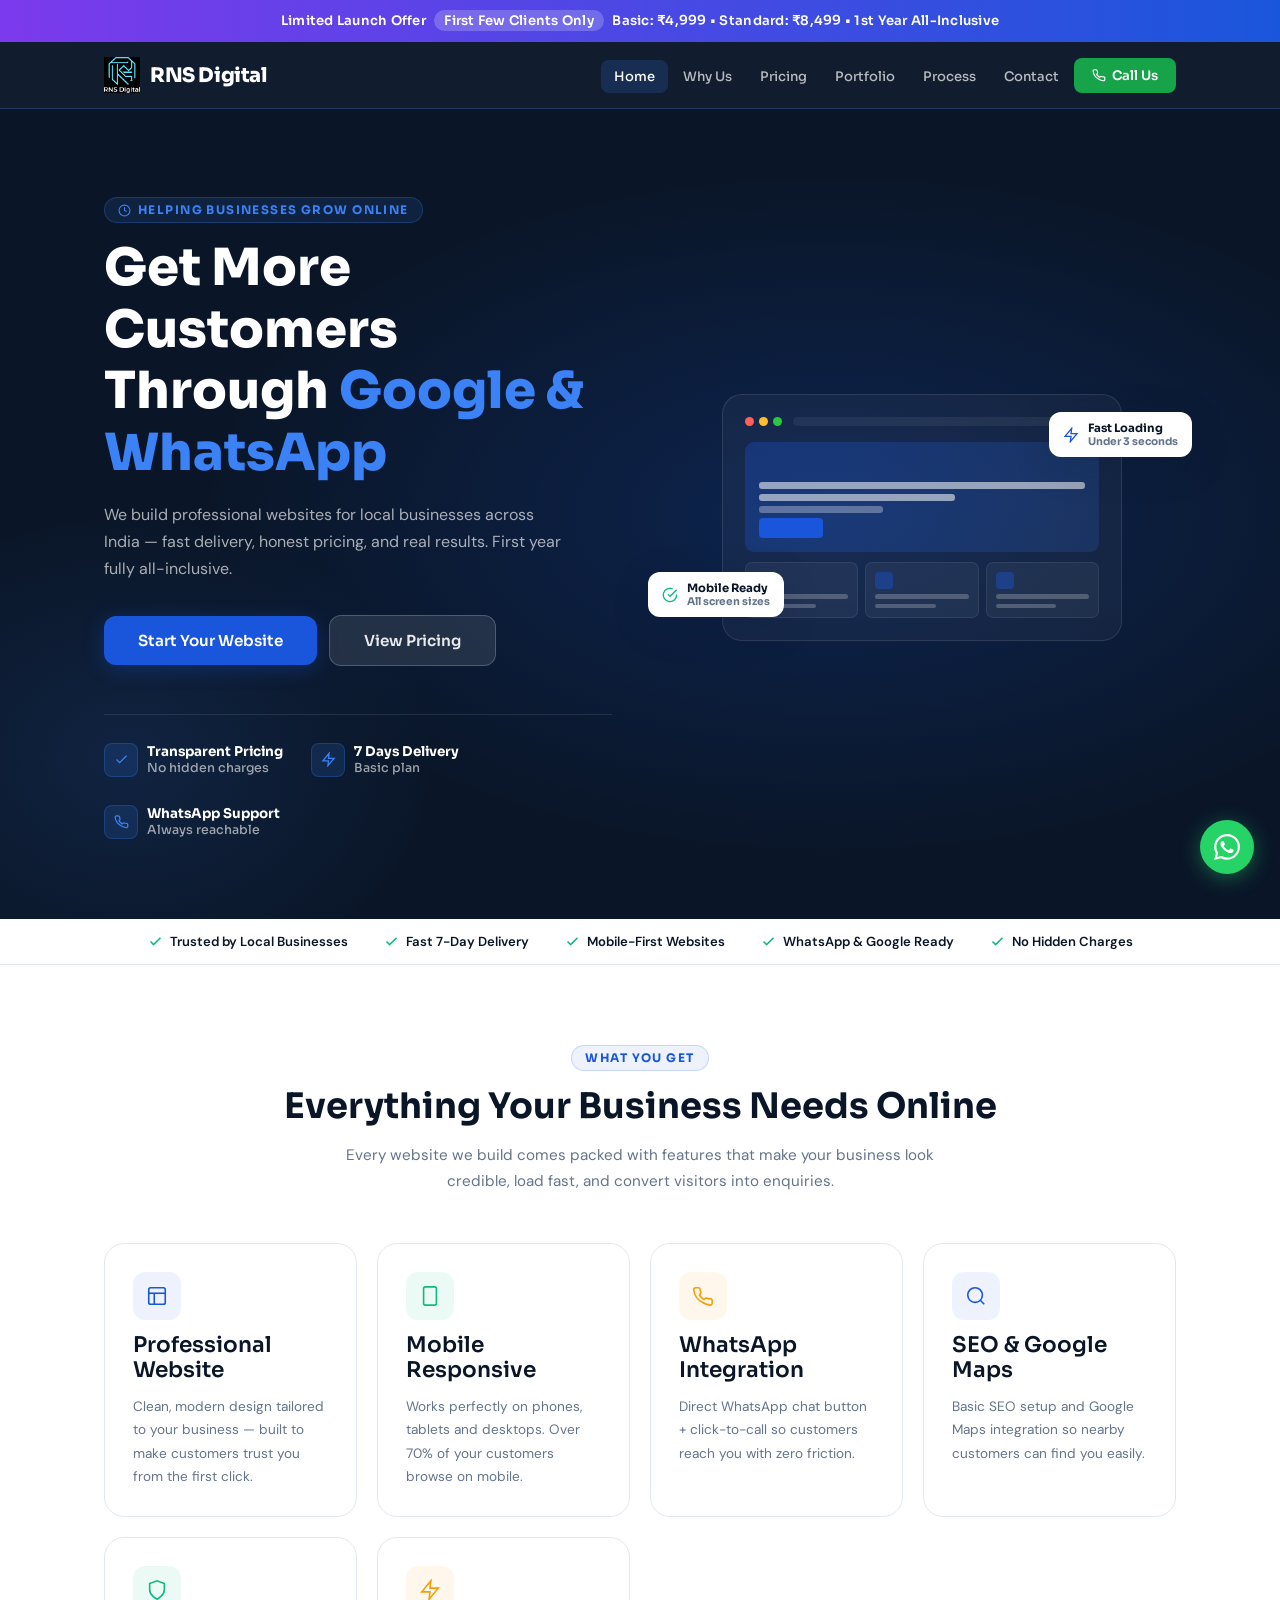
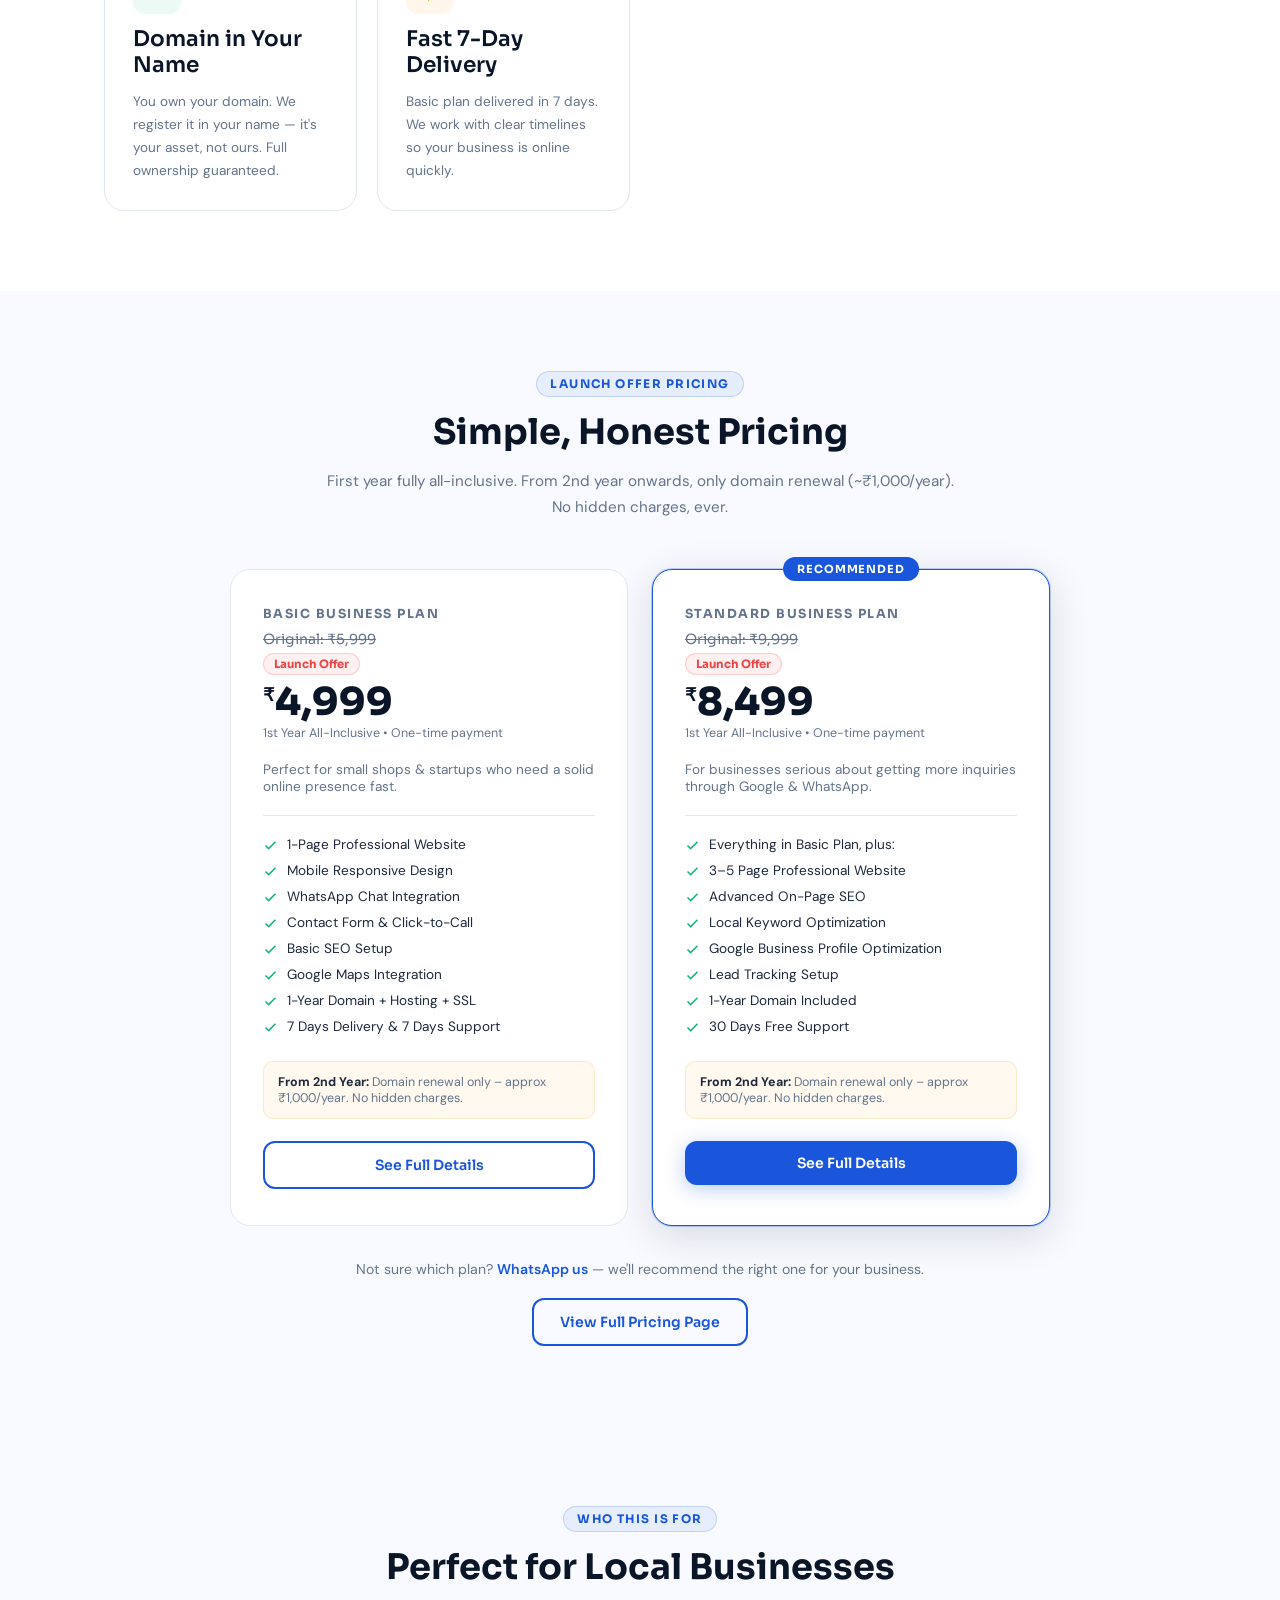
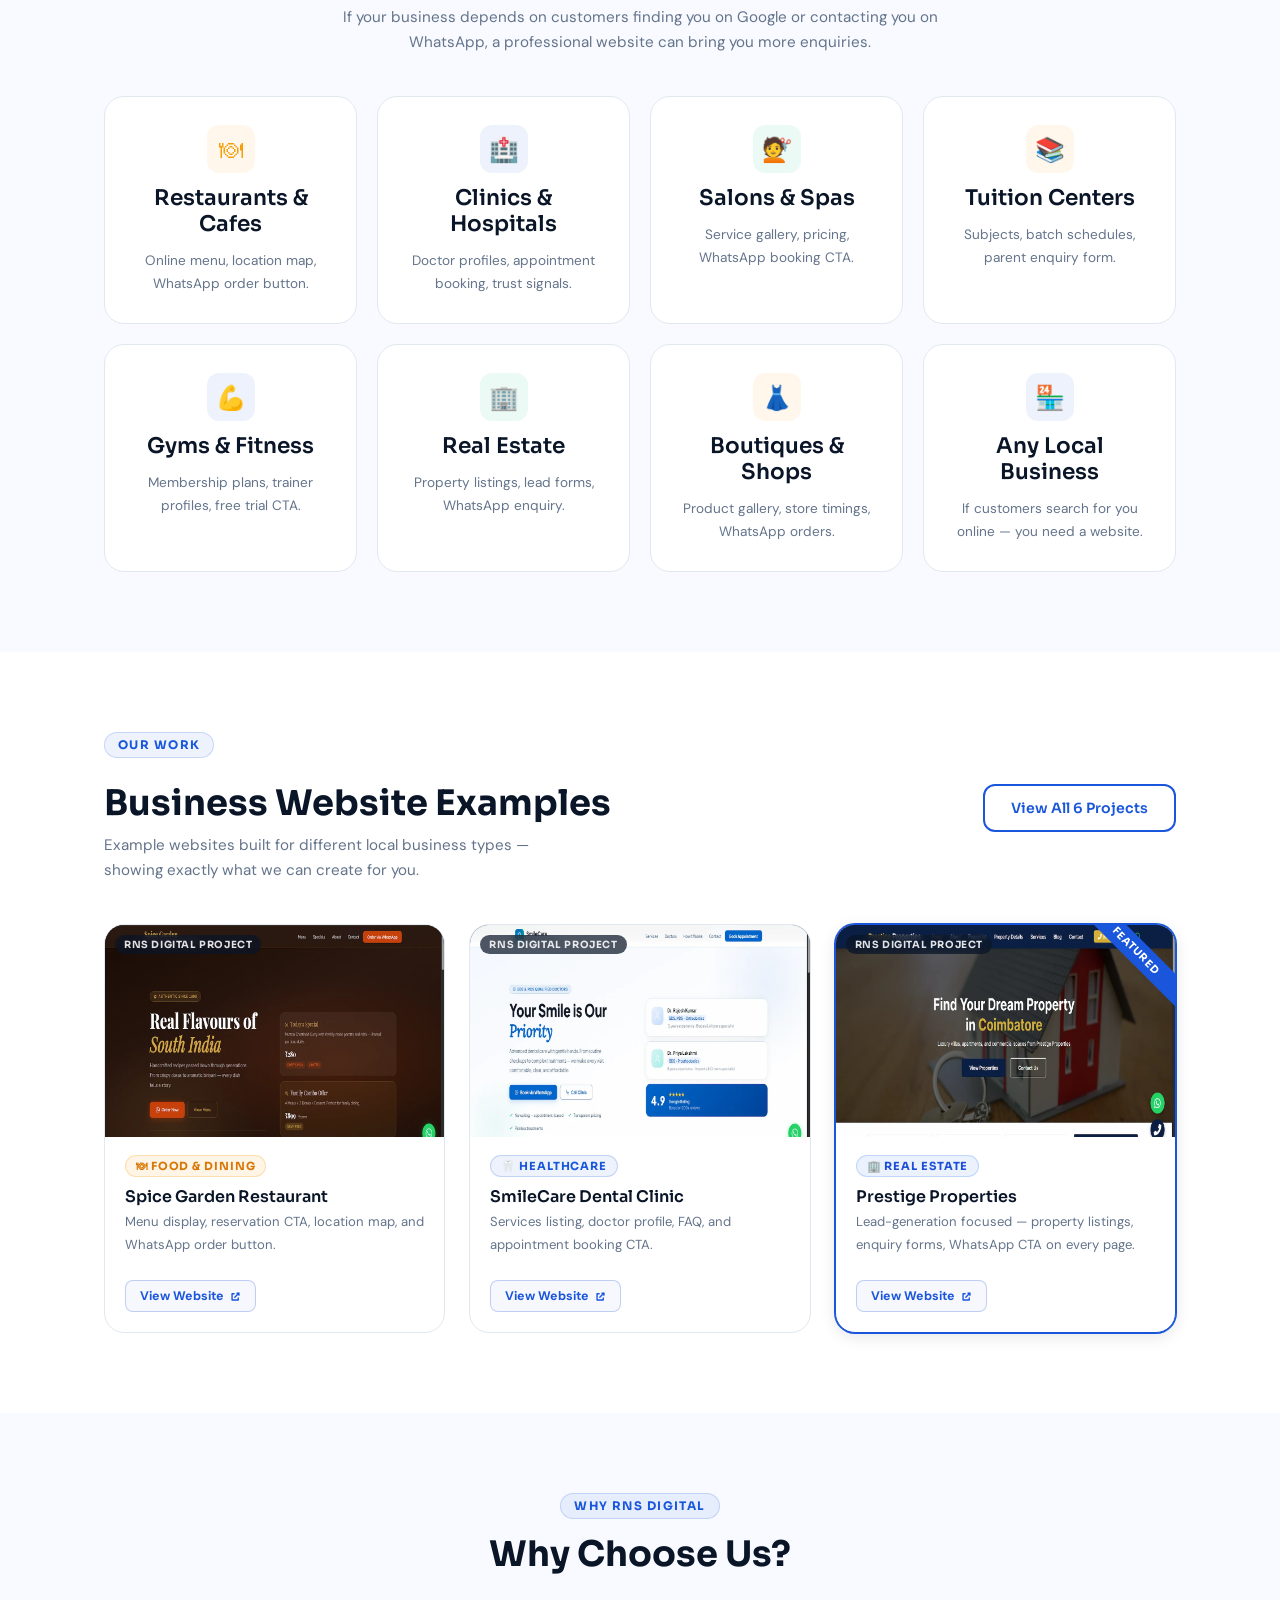
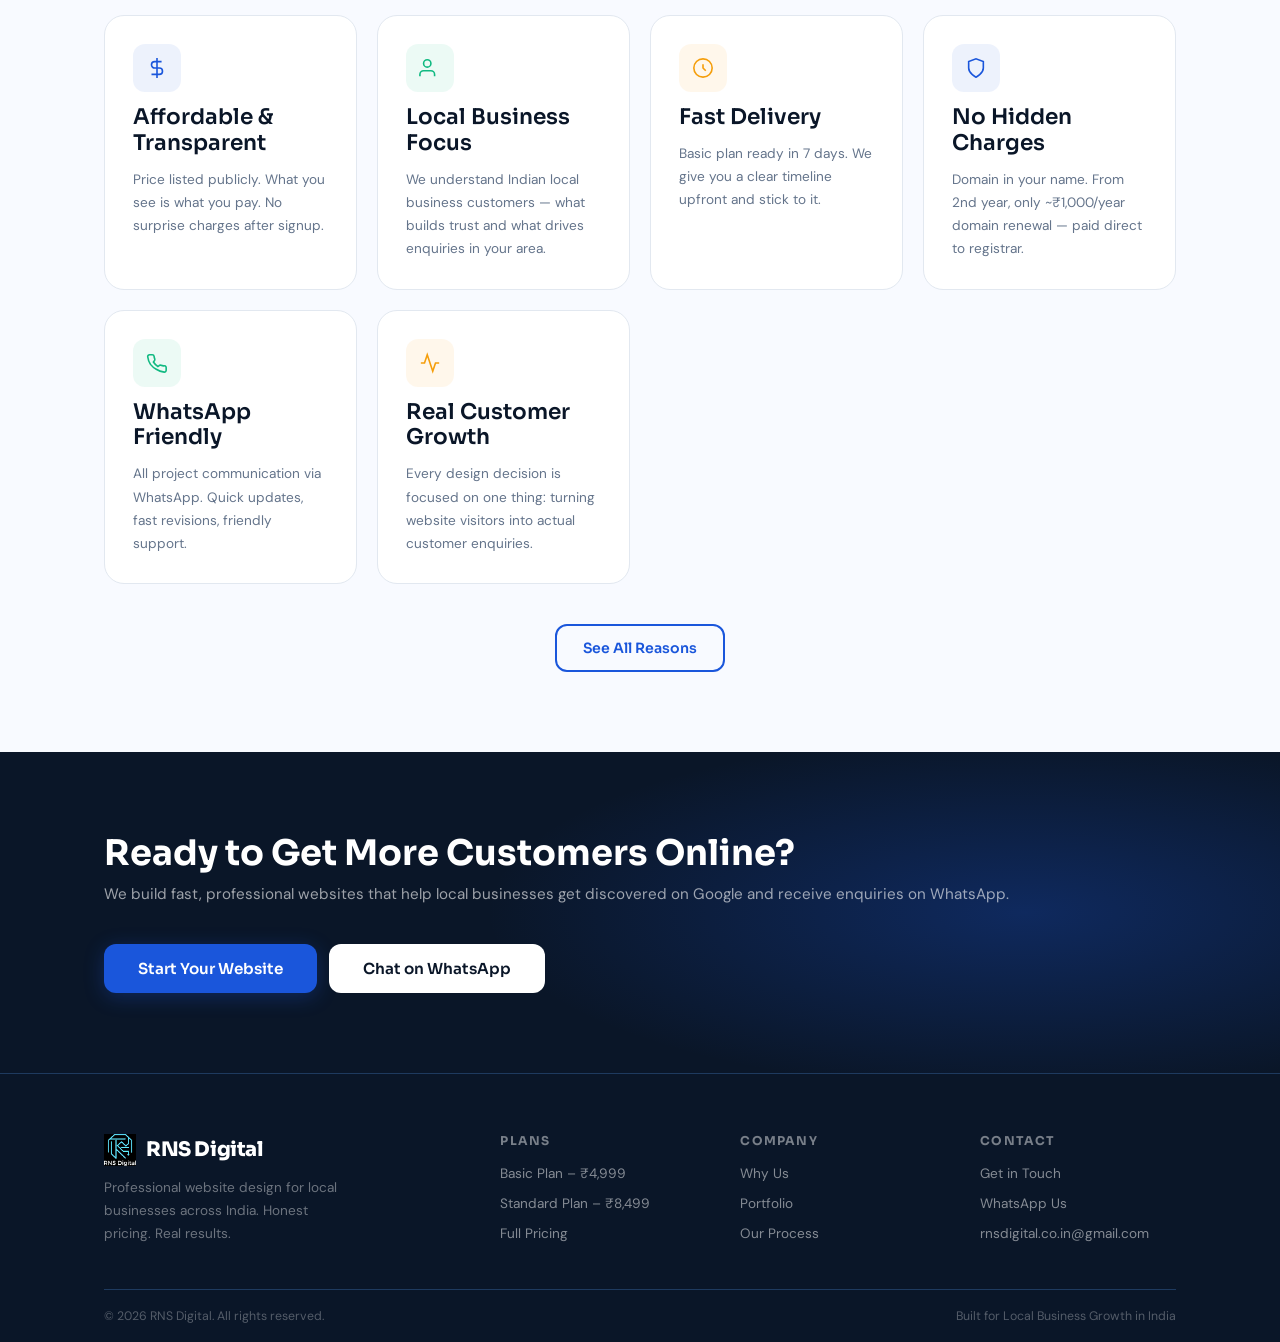
==== commit 452ce9a8: "Update index.html" ====
--- a/index.html
+++ b/index.html
@@ -136,6 +136,19 @@
   </div>
 </section>
 
+<!-- TRUST STRIP -->
+<section style="background:var(--white);border-bottom:1px solid var(--border);padding:14px 0;">
+  <div class="container">
+    <div style="display:flex;flex-wrap:wrap;justify-content:center;gap:20px 36px;align-items:center;">
+      <div style="display:flex;align-items:center;gap:7px;font-size:.82rem;font-weight:600;color:var(--navy);"><svg viewBox="0 0 24 24" fill="none" stroke="#10B981" stroke-width="2.5" width="15" height="15"><polyline points="20 6 9 17 4 12"/></svg>Trusted by Local Businesses</div>
+      <div style="display:flex;align-items:center;gap:7px;font-size:.82rem;font-weight:600;color:var(--navy);"><svg viewBox="0 0 24 24" fill="none" stroke="#10B981" stroke-width="2.5" width="15" height="15"><polyline points="20 6 9 17 4 12"/></svg>Fast 7-Day Delivery</div>
+      <div style="display:flex;align-items:center;gap:7px;font-size:.82rem;font-weight:600;color:var(--navy);"><svg viewBox="0 0 24 24" fill="none" stroke="#10B981" stroke-width="2.5" width="15" height="15"><polyline points="20 6 9 17 4 12"/></svg>Mobile-First Websites</div>
+      <div style="display:flex;align-items:center;gap:7px;font-size:.82rem;font-weight:600;color:var(--navy);"><svg viewBox="0 0 24 24" fill="none" stroke="#10B981" stroke-width="2.5" width="15" height="15"><polyline points="20 6 9 17 4 12"/></svg>WhatsApp &amp; Google Ready</div>
+      <div style="display:flex;align-items:center;gap:7px;font-size:.82rem;font-weight:600;color:var(--navy);"><svg viewBox="0 0 24 24" fill="none" stroke="#10B981" stroke-width="2.5" width="15" height="15"><polyline points="20 6 9 17 4 12"/></svg>No Hidden Charges</div>
+    </div>
+  </div>
+</section>
+
 <!-- WHAT YOU GET -->
 <section class="section" style="background:var(--white);">
   <div class="container">
@@ -237,14 +250,67 @@
   </div>
 </section>
 
+<!-- WHO THIS IS FOR -->
+<section class="section" style="background:var(--off-white);">
+  <div class="container">
+    <div class="text-center mb-40">
+      <div class="section-label" style="justify-content:center;">Who This Is For</div>
+      <h2>Perfect for Local Businesses</h2>
+      <p class="mt-16 max-640">If your business depends on customers finding you on Google or contacting you on WhatsApp, a professional website can bring you more enquiries.</p>
+    </div>
+    <div class="why-grid">
+      <div class="why-card" style="text-align:center;align-items:center;">
+        <div class="why-icon amber" style="font-size:1.5rem;">🍽</div>
+        <h3>Restaurants &amp; Cafes</h3>
+        <p>Online menu, location map, WhatsApp order button.</p>
+      </div>
+      <div class="why-card" style="text-align:center;align-items:center;">
+        <div class="why-icon blue" style="font-size:1.5rem;">🏥</div>
+        <h3>Clinics &amp; Hospitals</h3>
+        <p>Doctor profiles, appointment booking, trust signals.</p>
+      </div>
+      <div class="why-card" style="text-align:center;align-items:center;">
+        <div class="why-icon green" style="font-size:1.5rem;">💇</div>
+        <h3>Salons &amp; Spas</h3>
+        <p>Service gallery, pricing, WhatsApp booking CTA.</p>
+      </div>
+      <div class="why-card" style="text-align:center;align-items:center;">
+        <div class="why-icon amber" style="font-size:1.5rem;">📚</div>
+        <h3>Tuition Centers</h3>
+        <p>Subjects, batch schedules, parent enquiry form.</p>
+      </div>
+      <div class="why-card" style="text-align:center;align-items:center;">
+        <div class="why-icon blue" style="font-size:1.5rem;">💪</div>
+        <h3>Gyms &amp; Fitness</h3>
+        <p>Membership plans, trainer profiles, free trial CTA.</p>
+      </div>
+      <div class="why-card" style="text-align:center;align-items:center;">
+        <div class="why-icon green" style="font-size:1.5rem;">🏢</div>
+        <h3>Real Estate</h3>
+        <p>Property listings, lead forms, WhatsApp enquiry.</p>
+      </div>
+      <div class="why-card" style="text-align:center;align-items:center;">
+        <div class="why-icon amber" style="font-size:1.5rem;">👗</div>
+        <h3>Boutiques &amp; Shops</h3>
+        <p>Product gallery, store timings, WhatsApp orders.</p>
+      </div>
+      <div class="why-card" style="text-align:center;align-items:center;">
+        <div class="why-icon blue" style="font-size:1.5rem;">🏪</div>
+        <h3>Any Local Business</h3>
+        <p>If customers search for you online — you need a website.</p>
+      </div>
+    </div>
+  </div>
+</section>
+
 <!-- PORTFOLIO PREVIEW -->
 <section class="section" style="background:var(--white);">
   <div class="container">
     <div class="d-flex align-center flex-wrap mb-40" style="justify-content:space-between;gap:16px;">
       <div>
         <div class="section-label">Our Work</div>
-        <h2 style="margin-top:10px;">Example Website Projects</h2>
-        <p style="margin-top:8px;max-width:460px;">Sample websites showing our design quality across different local business types.</p>
+        <h2 style="margin-top:10px;">Business Website Examples</h2>
+        <p style="margin-top:8px;max-width:460px;">Example websites built for different local business types — showing exactly what we can create for you.</p>
       </div>
       <a href="portfolio.html" class="btn btn-outline">View All 6 Projects</a>
     </div>
@@ -255,9 +321,9 @@
         <div class="port-thumb thumb-restaurant">
           <img src="images/projects/restaurant.webp" alt="Restaurant website design for a local restaurant business" width="1200" height="800" loading="lazy" onerror="this.style.display='none'"/>
           <span class="thumb-label">Spice Garden Restaurant</span>
-          <span class="port-sample-label">Sample Project</span>
+          <span class="port-sample-label">RNS Digital Project</span>
           <div class="port-thumb-overlay">
-            <a href="https://abdulraheemcloud.github.io/Spice-garden-demo" class="port-thumb-overlay-btn" target="_blank" rel="noopener">View Live Demo</a>
+            <a href="https://abdulraheemcloud.github.io/Spice-garden-demo" class="port-thumb-overlay-btn" target="_blank" rel="noopener">View Website</a>
           </div>
         </div>
         <div class="port-info">
@@ -265,7 +331,7 @@
           <h4>Spice Garden Restaurant</h4>
           <p>Menu display, reservation CTA, location map, and WhatsApp order button.</p>
           <a href="https://abdulraheemcloud.github.io/Spice-garden-demo" class="port-demo-btn" target="_blank" rel="noopener">
-            View Live Demo
+            View Website
             <svg viewBox="0 0 16 16" fill="none" stroke="currentColor" stroke-width="2" stroke-linecap="round" stroke-linejoin="round"><path d="M10 3h3v3M13 3l-6 6M6 4H3v9h9v-3"/></svg>
           </a>
         </div>
@@ -276,9 +342,9 @@
         <div class="port-thumb thumb-dental">
           <img src="images/projects/dental.webp" alt="Dental clinic appointment booking website design" width="1200" height="800" loading="lazy" onerror="this.style.display='none'"/>
           <span class="thumb-label">SmileCare Dental Clinic</span>
-          <span class="port-sample-label">Sample Project</span>
+          <span class="port-sample-label">RNS Digital Project</span>
           <div class="port-thumb-overlay">
-            <a href="https://abdulraheemcloud.github.io/smile-care-demo" class="port-thumb-overlay-btn" target="_blank" rel="noopener">View Live Demo</a>
+            <a href="https://abdulraheemcloud.github.io/smile-care-demo" class="port-thumb-overlay-btn" target="_blank" rel="noopener">View Website</a>
           </div>
         </div>
         <div class="port-info">
@@ -286,7 +352,7 @@
           <h4>SmileCare Dental Clinic</h4>
           <p>Services listing, doctor profile, FAQ, and appointment booking CTA.</p>
           <a href="https://abdulraheemcloud.github.io/smile-care-demo" class="port-demo-btn" target="_blank" rel="noopener">
-            View Live Demo
+            View Website
             <svg viewBox="0 0 16 16" fill="none" stroke="currentColor" stroke-width="2" stroke-linecap="round" stroke-linejoin="round"><path d="M10 3h3v3M13 3l-6 6M6 4H3v9h9v-3"/></svg>
           </a>
         </div>
@@ -297,10 +363,10 @@
         <div class="port-thumb thumb-realestate">
           <img src="images/projects/realestate.webp" alt="Real estate property listing website design for a property agency" width="1200" height="800" loading="lazy" onerror="this.style.display='none'"/>
           <span class="thumb-label">Prestige Properties</span>
-          <span class="port-sample-label">Sample Project</span>
+          <span class="port-sample-label">RNS Digital Project</span>
           <span class="port-ribbon">Featured</span>
           <div class="port-thumb-overlay">
-            <a href="https://abdulraheemcloud.github.io/prestige-properties-demo" class="port-thumb-overlay-btn" target="_blank" rel="noopener">View Live Demo</a>
+            <a href="https://abdulraheemcloud.github.io/prestige-properties-demo" class="port-thumb-overlay-btn" target="_blank" rel="noopener">View Website</a>
           </div>
         </div>
         <div class="port-info">
@@ -308,7 +374,7 @@
           <h4>Prestige Properties</h4>
           <p>Lead-generation focused — property listings, enquiry forms, WhatsApp CTA on every page.</p>
           <a href="https://abdulraheemcloud.github.io/prestige-properties-demo" class="port-demo-btn" target="_blank" rel="noopener">
-            View Live Demo
+            View Website
             <svg viewBox="0 0 16 16" fill="none" stroke="currentColor" stroke-width="2" stroke-linecap="round" stroke-linejoin="round"><path d="M10 3h3v3M13 3l-6 6M6 4H3v9h9v-3"/></svg>
           </a>
         </div>
@@ -368,12 +434,12 @@
   <div class="container">
     <div class="cta-inner">
       <div>
-        <h2 style="color:var(--white);">Ready to Get Your Business Online?</h2>
-        <p style="color:rgba(255,255,255,.6);margin-top:8px;">First year full website + domain setup &#8377;4,999. From next year only domain renewal around &#8377;1,000. Clear. Honest. No surprises.</p>
+        <h2 style="color:var(--white);">Ready to Get More Customers Online?</h2>
+        <p style="color:rgba(255,255,255,.6);margin-top:8px;">We build fast, professional websites that help local businesses get discovered on Google and receive enquiries on WhatsApp.</p>
       </div>
       <div class="cta-actions">
-        <a href="contact.html" class="btn btn-primary btn-lg">Get Started Today</a>
-        <a href="pricing.html" class="btn btn-white btn-lg">See Pricing</a>
+        <a href="contact.html" class="btn btn-primary btn-lg">Start Your Website</a>
+        <a href="https://wa.me/917550268805?text=Hi%2C%20I%27m%20interested%20in%20a%20website%20for%20my%20business." class="btn btn-white btn-lg" target="_blank">Chat on WhatsApp</a>
       </div>
     </div>
   </div>
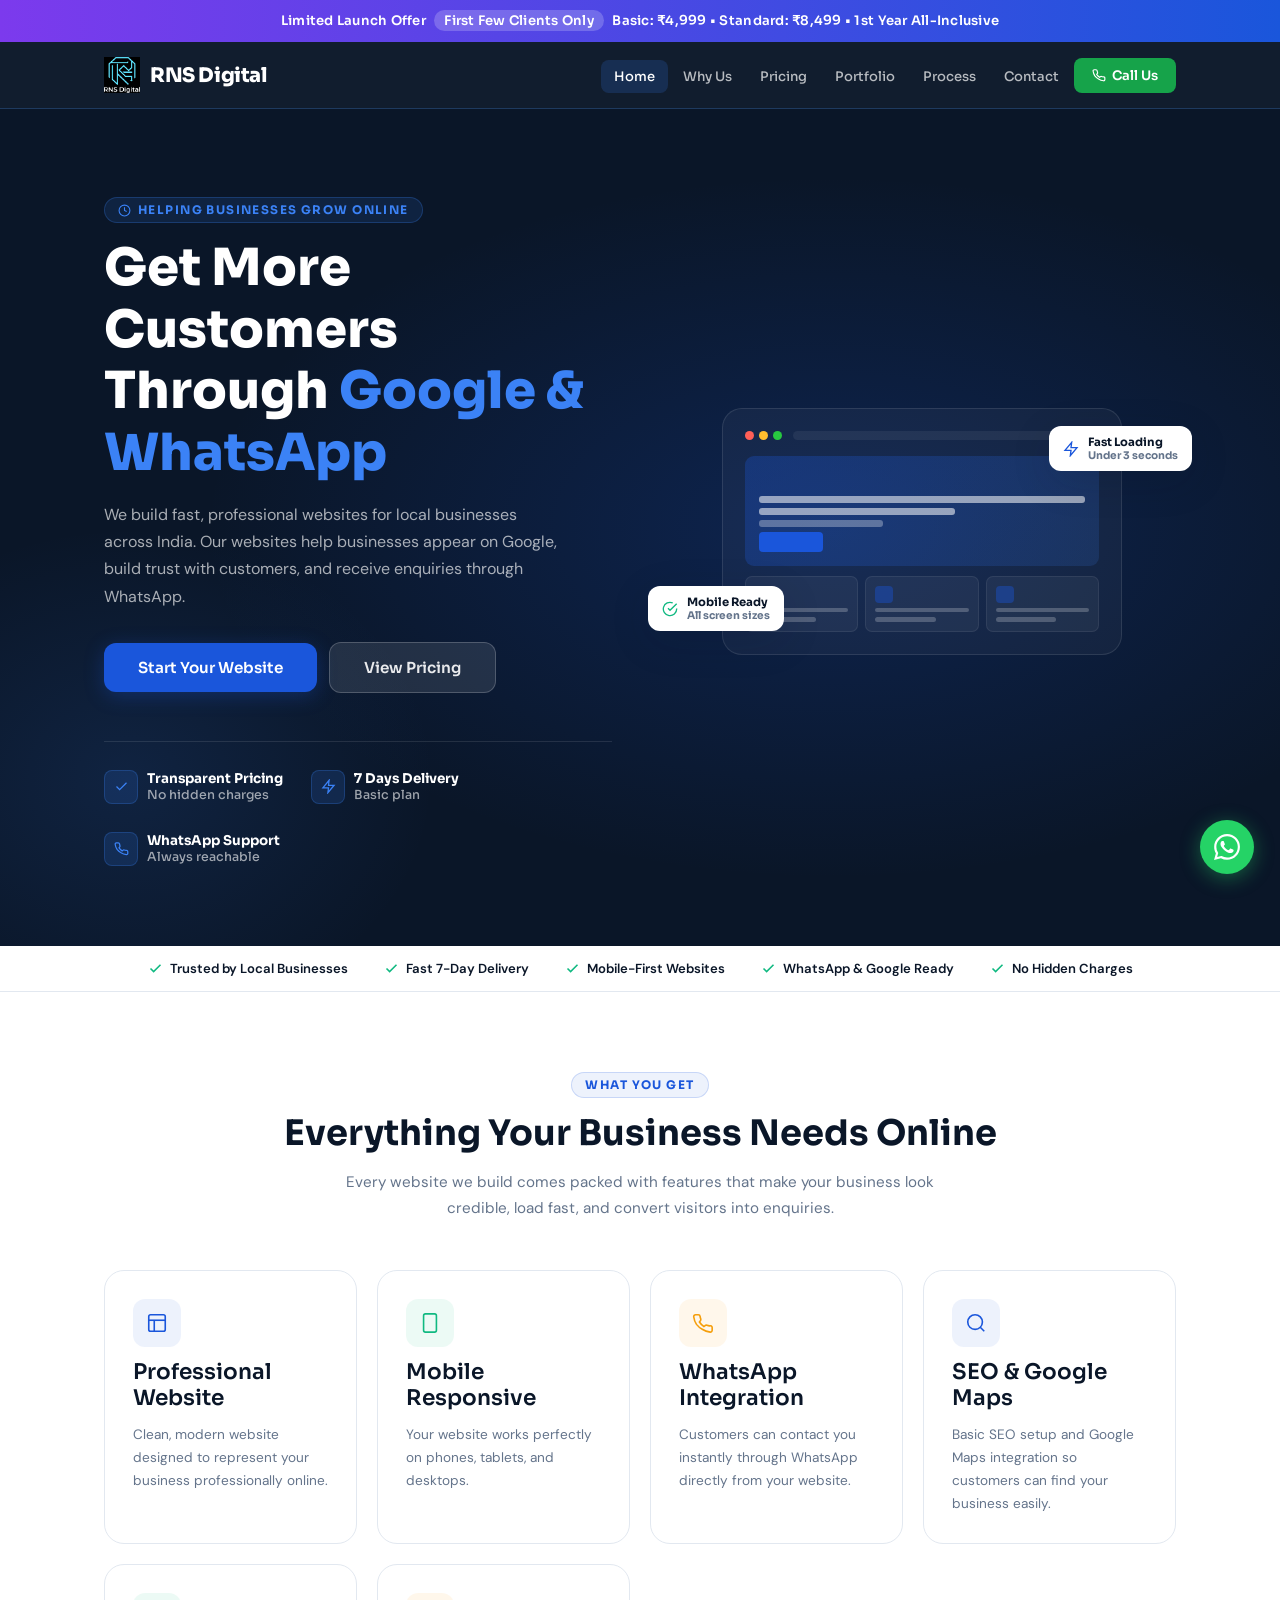
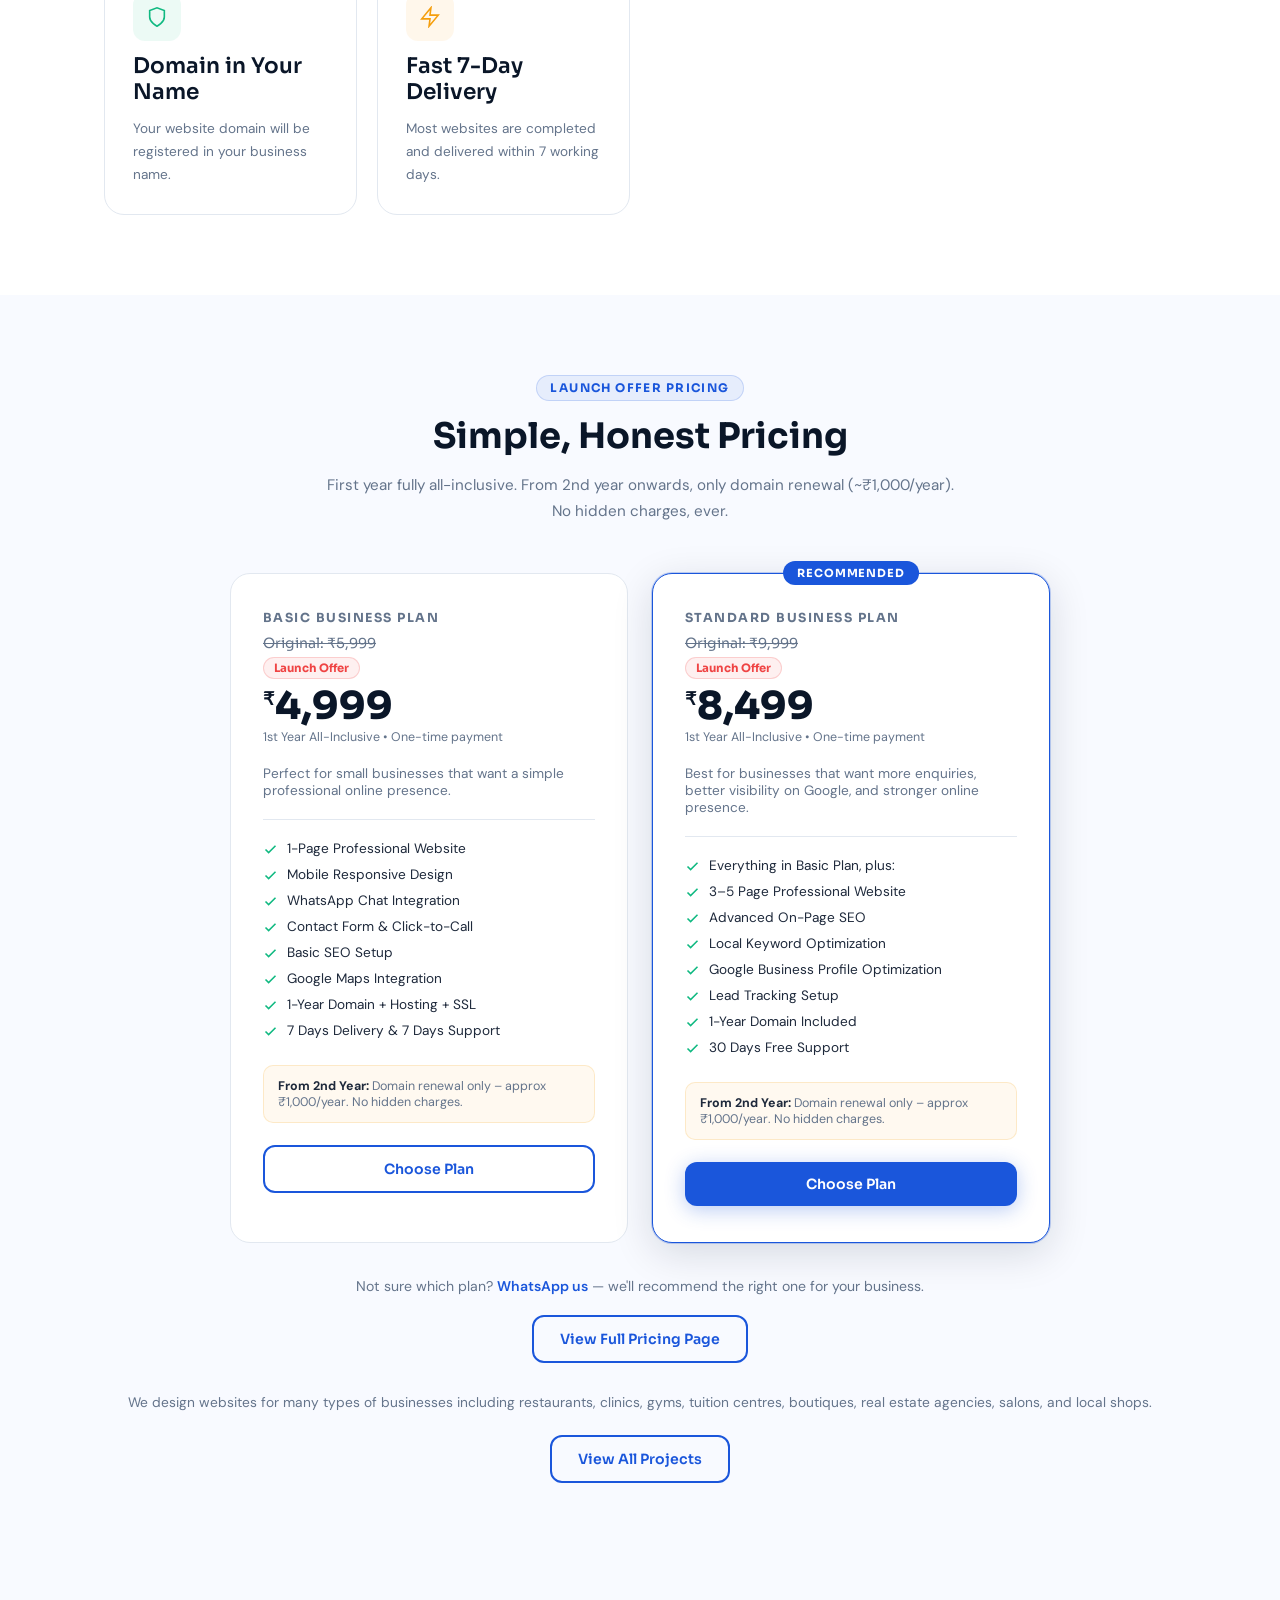
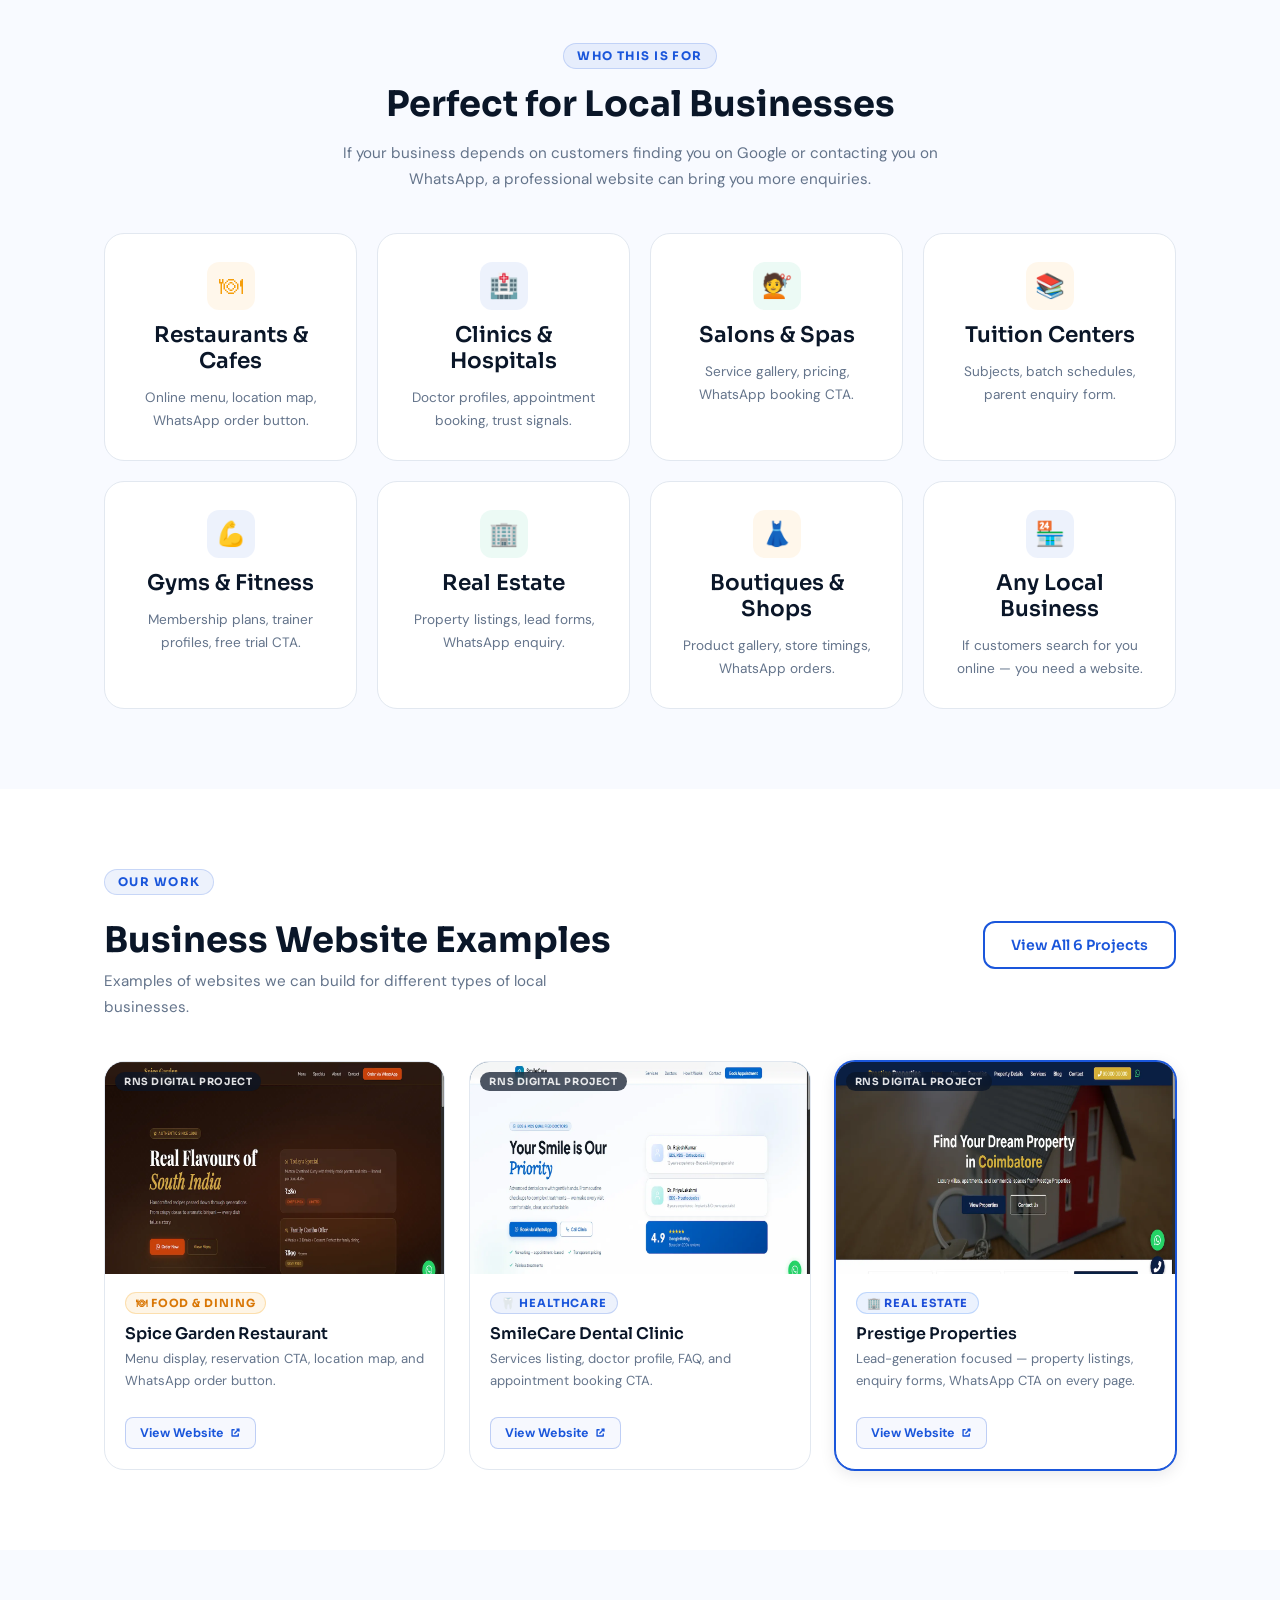
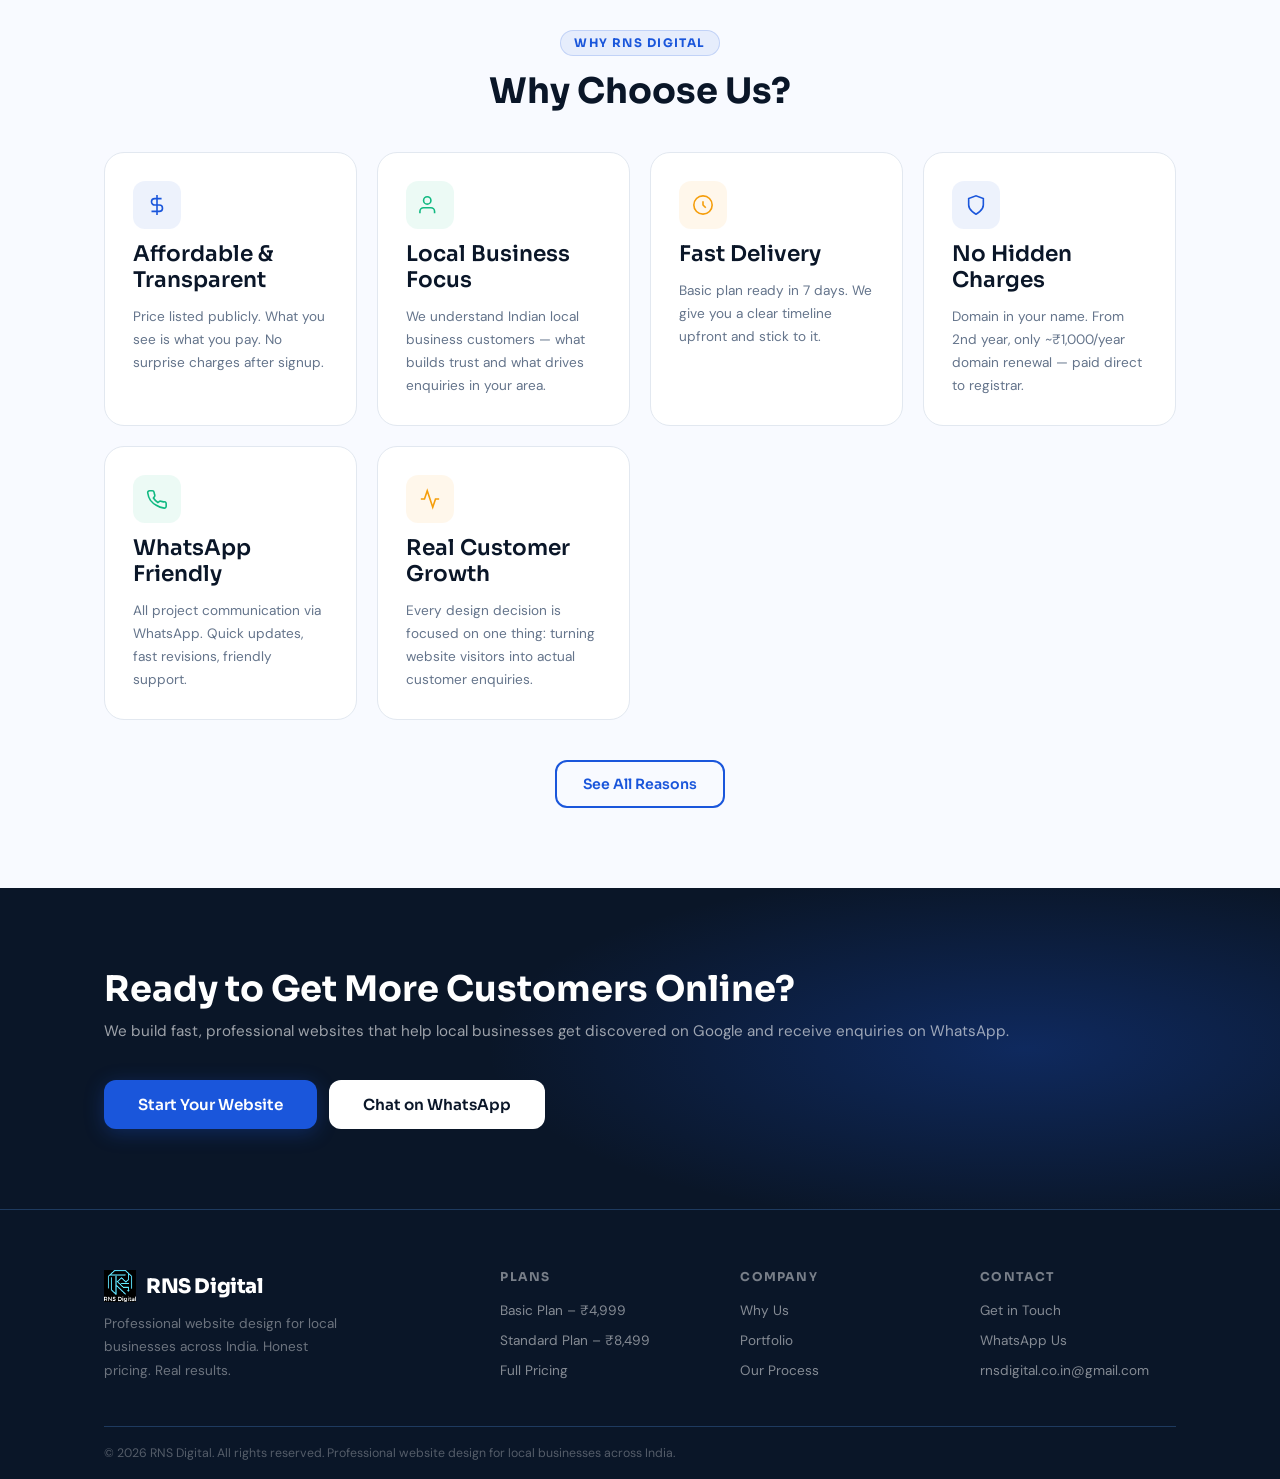
==== commit 35cbf28f: "Update index.html" ====
--- a/index.html
+++ b/index.html
@@ -3,8 +3,8 @@
 <head>
   <meta charset="UTF-8"/>
   <meta name="viewport" content="width=device-width, initial-scale=1.0"/>
-  <title>RNS Digital – Professional Website Design for Local Businesses in Coimbatore & India</title>
-  <meta name="description" content="RNS Digital offers professional website design for local businesses in Coimbatore and across India. Basic Plan ₹4,999 | Standard Plan ₹8,499. 1st Year All-Inclusive. Fast 7-day delivery."/>
+  <title>RNS Digital | Professional Websites for Local Businesses in India</title>
+  <meta name="description" content="RNS Digital builds fast professional websites for local businesses across India. Get more customers through Google and WhatsApp with an affordable business website."/>
   <meta name="keywords" content="website design Coimbatore, web design India, local business website, affordable web design Coimbatore, RNS Digital, website for small business"/>
   <meta name="author" content="RNS Digital"/>
   <meta name="robots" content="index, follow"/>
@@ -83,7 +83,7 @@
           Helping Businesses Grow Online
         </div>
         <h1>Get More Customers Through <em>Google &amp; WhatsApp</em></h1>
-        <p>We build professional websites for local businesses across India — fast delivery, honest pricing, and real results. First year fully all-inclusive.</p>
+        <p>We build fast, professional websites for local businesses across India. Our websites help businesses appear on Google, build trust with customers, and receive enquiries through WhatsApp.</p>
         <div class="hero-actions">
           <a href="contact.html" class="btn btn-primary btn-lg">Start Your Website</a>
           <a href="pricing.html" class="btn btn-lg" style="background:rgba(255,255,255,.1);color:rgba(255,255,255,.9);border:1px solid rgba(255,255,255,.2);">View Pricing</a>
@@ -161,32 +161,32 @@
       <div class="why-card">
         <div class="why-icon blue"><svg viewBox="0 0 24 24"><rect x="3" y="3" width="18" height="18" rx="2"/><path d="M3 9h18"/><path d="M9 21V9"/></svg></div>
         <h3>Professional Website</h3>
-        <p>Clean, modern design tailored to your business — built to make customers trust you from the first click.</p>
+        <p>Clean, modern website designed to represent your business professionally online.</p>
       </div>
       <div class="why-card">
         <div class="why-icon green"><svg viewBox="0 0 24 24"><rect x="5" y="2" width="14" height="20" rx="2"/><path d="M12 18h.01"/></svg></div>
         <h3>Mobile Responsive</h3>
-        <p>Works perfectly on phones, tablets and desktops. Over 70% of your customers browse on mobile.</p>
+        <p>Your website works perfectly on phones, tablets, and desktops.</p>
       </div>
       <div class="why-card">
         <div class="why-icon amber"><svg viewBox="0 0 24 24"><path d="M22 16.92v3a2 2 0 0 1-2.18 2 19.79 19.79 0 0 1-8.63-3.07A19.5 19.5 0 0 1 4.9 13.5 19.79 19.79 0 0 1 1.86 5.18 2 2 0 0 1 3.83 3h3a2 2 0 0 1 2 1.72c.13.96.36 1.9.71 2.81a2 2 0 0 1-.45 2.11L8.09 10.91A16 16 0 0 0 13 15.82l1.27-.92a2 2 0 0 1 2.11-.45c.91.35 1.85.58 2.81.71A2 2 0 0 1 22 16.92z"/></svg></div>
         <h3>WhatsApp Integration</h3>
-        <p>Direct WhatsApp chat button + click-to-call so customers reach you with zero friction.</p>
+        <p>Customers can contact you instantly through WhatsApp directly from your website.</p>
       </div>
       <div class="why-card">
         <div class="why-icon blue"><svg viewBox="0 0 24 24"><circle cx="11" cy="11" r="8"/><path d="m21 21-4.35-4.35"/></svg></div>
         <h3>SEO &amp; Google Maps</h3>
-        <p>Basic SEO setup and Google Maps integration so nearby customers can find you easily.</p>
+        <p>Basic SEO setup and Google Maps integration so customers can find your business easily.</p>
       </div>
       <div class="why-card">
         <div class="why-icon green"><svg viewBox="0 0 24 24"><path d="M12 22s8-4 8-10V5l-8-3-8 3v7c0 6 8 10 8 10z"/></svg></div>
         <h3>Domain in Your Name</h3>
-        <p>You own your domain. We register it in your name — it's your asset, not ours. Full ownership guaranteed.</p>
+        <p>Your website domain will be registered in your business name.</p>
       </div>
       <div class="why-card">
         <div class="why-icon amber"><svg viewBox="0 0 24 24"><path d="M13 2L3 14h9l-1 8 10-12h-9l1-8z"/></svg></div>
         <h3>Fast 7-Day Delivery</h3>
-        <p>Basic plan delivered in 7 days. We work with clear timelines so your business is online quickly.</p>
+        <p>Most websites are completed and delivered within 7 working days.</p>
       </div>
     </div>
   </div>
@@ -207,7 +207,7 @@
         <div class="price-offer-tag"><span>Launch Offer</span></div>
         <div class="price-main"><sup>&#8377;</sup>4,999</div>
         <div class="price-note">1st Year All-Inclusive &bull; One-time payment</div>
-        <div class="plan-desc">Perfect for small shops &amp; startups who need a solid online presence fast.</div>
+        <div class="plan-desc">Perfect for small businesses that want a simple professional online presence.</div>
         <ul class="plan-features">
           <li class="plan-feature"><svg viewBox="0 0 24 24"><polyline points="20 6 9 17 4 12"/></svg>1-Page Professional Website</li>
           <li class="plan-feature"><svg viewBox="0 0 24 24"><polyline points="20 6 9 17 4 12"/></svg>Mobile Responsive Design</li>
@@ -219,7 +219,7 @@
           <li class="plan-feature"><svg viewBox="0 0 24 24"><polyline points="20 6 9 17 4 12"/></svg>7 Days Delivery &amp; 7 Days Support</li>
         </ul>
         <div class="renewal-note"><strong>From 2nd Year:</strong> Domain renewal only – approx &#8377;1,000/year. No hidden charges.</div>
-        <a href="basic.html" class="btn btn-outline" style="width:100%;justify-content:center;">See Full Details</a>
+        <a href="basic.html" class="btn btn-outline" style="width:100%;justify-content:center;">Choose Plan</a>
       </div>
       <div class="pricing-card featured">
         <div class="pricing-badge-top">Recommended</div>
@@ -228,7 +228,7 @@
         <div class="price-offer-tag"><span>Launch Offer</span></div>
         <div class="price-main"><sup>&#8377;</sup>8,499</div>
         <div class="price-note">1st Year All-Inclusive &bull; One-time payment</div>
-        <div class="plan-desc">For businesses serious about getting more inquiries through Google &amp; WhatsApp.</div>
+        <div class="plan-desc">Best for businesses that want more enquiries, better visibility on Google, and stronger online presence.</div>
         <ul class="plan-features">
           <li class="plan-feature"><svg viewBox="0 0 24 24"><polyline points="20 6 9 17 4 12"/></svg>Everything in Basic Plan, plus:</li>
           <li class="plan-feature"><svg viewBox="0 0 24 24"><polyline points="20 6 9 17 4 12"/></svg>3–5 Page Professional Website</li>
@@ -240,17 +240,19 @@
           <li class="plan-feature"><svg viewBox="0 0 24 24"><polyline points="20 6 9 17 4 12"/></svg>30 Days Free Support</li>
         </ul>
         <div class="renewal-note"><strong>From 2nd Year:</strong> Domain renewal only – approx &#8377;1,000/year. No hidden charges.</div>
-        <a href="standard.html" class="btn btn-primary" style="width:100%;justify-content:center;">See Full Details</a>
+        <a href="standard.html" class="btn btn-primary" style="width:100%;justify-content:center;">Choose Plan</a>
       </div>
     </div>
     <div class="text-center mt-32">
       <p style="font-size:.88rem;color:var(--text-muted);">Not sure which plan? <a href="contact.html" style="color:var(--blue);font-weight:600;">WhatsApp us</a> — we'll recommend the right one for your business.</p>
       <a href="pricing.html" class="btn btn-outline mt-16">View Full Pricing Page</a>
     </div>
-  </div>
-</section>
-
-<!-- WHO THIS IS FOR -->
+    <p style="text-align:center;margin-top:28px;font-size:.86rem;color:var(--text-muted);">We design websites for many types of businesses including restaurants, clinics, gyms, tuition centres, boutiques, real estate agencies, salons, and local shops.</p>
+    <div style="text-align:center;margin-top:20px;">
+      <a href="portfolio.html" class="btn btn-outline">View All Projects</a>
+    </div>
+  </div>
+</section>
 <section class="section" style="background:var(--off-white);">
   <div class="container">
     <div class="text-center mb-40">
@@ -310,7 +312,7 @@
       <div>
         <div class="section-label">Our Work</div>
         <h2 style="margin-top:10px;">Business Website Examples</h2>
-        <p style="margin-top:8px;max-width:460px;">Example websites built for different local business types — showing exactly what we can create for you.</p>
+        <p style="margin-top:8px;max-width:460px;">Examples of websites we can build for different types of local businesses.</p>
       </div>
       <a href="portfolio.html" class="btn btn-outline">View All 6 Projects</a>
     </div>
@@ -364,7 +366,6 @@
           <img src="images/projects/realestate.webp" alt="Real estate property listing website design for a property agency" width="1200" height="800" loading="lazy" onerror="this.style.display='none'"/>
           <span class="thumb-label">Prestige Properties</span>
           <span class="port-sample-label">RNS Digital Project</span>
-          <span class="port-ribbon">Featured</span>
           <div class="port-thumb-overlay">
             <a href="https://abdulraheemcloud.github.io/prestige-properties-demo" class="port-thumb-overlay-btn" target="_blank" rel="noopener">View Website</a>
           </div>
@@ -458,8 +459,7 @@
       <div class="footer-col"><h5>Contact</h5><ul><li><a href="contact.html">Get in Touch</a></li><li><a href="https://wa.me/917550268805" target="_blank">WhatsApp Us</a></li><li><a href="mailto:rnsdigital.co.in@gmail.com">rnsdigital.co.in@gmail.com</a></li></ul></div>
     </div>
     <div class="footer-bottom">
-      <span>&copy; 2026 RNS Digital. All rights reserved.</span>
-      <span>Built for Local Business Growth in India</span>
+      <span>&copy; 2026 RNS Digital. All rights reserved. Professional website design for local businesses across India.</span>
     </div>
   </div>
 </footer>
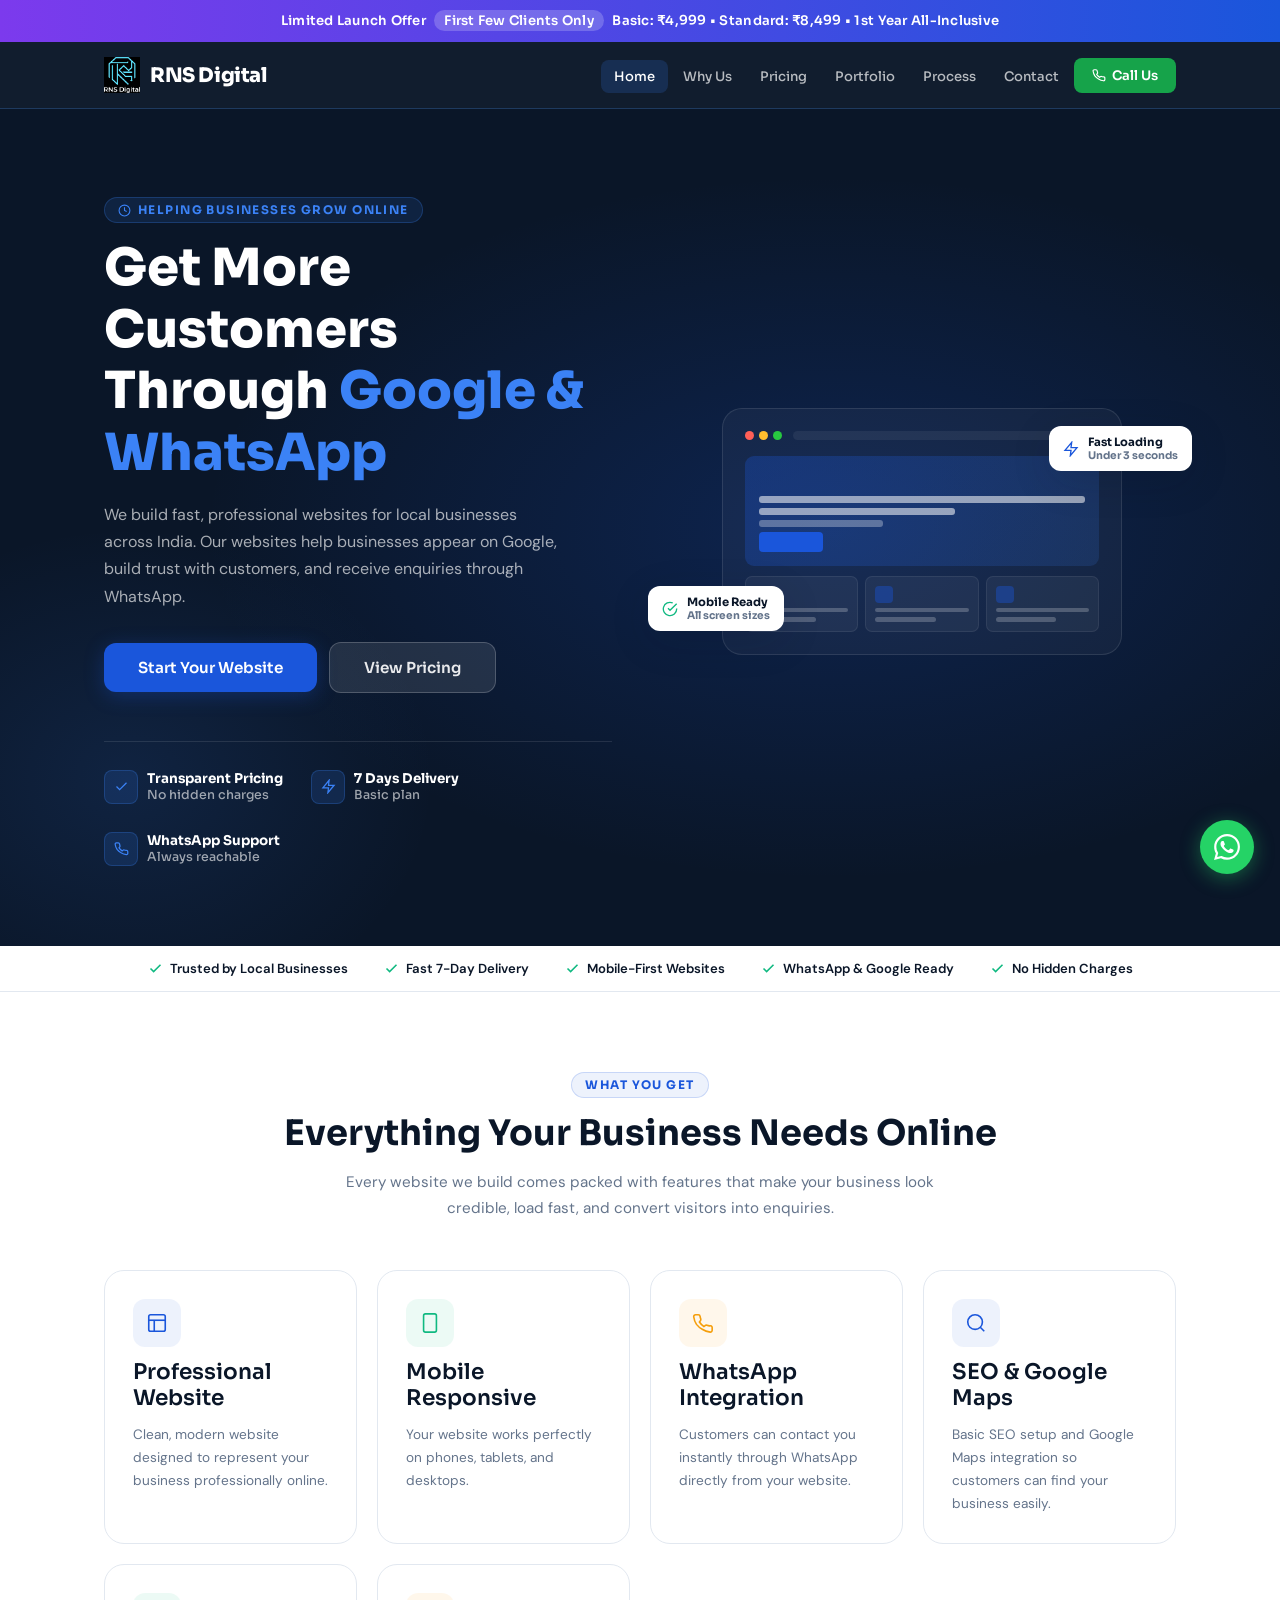
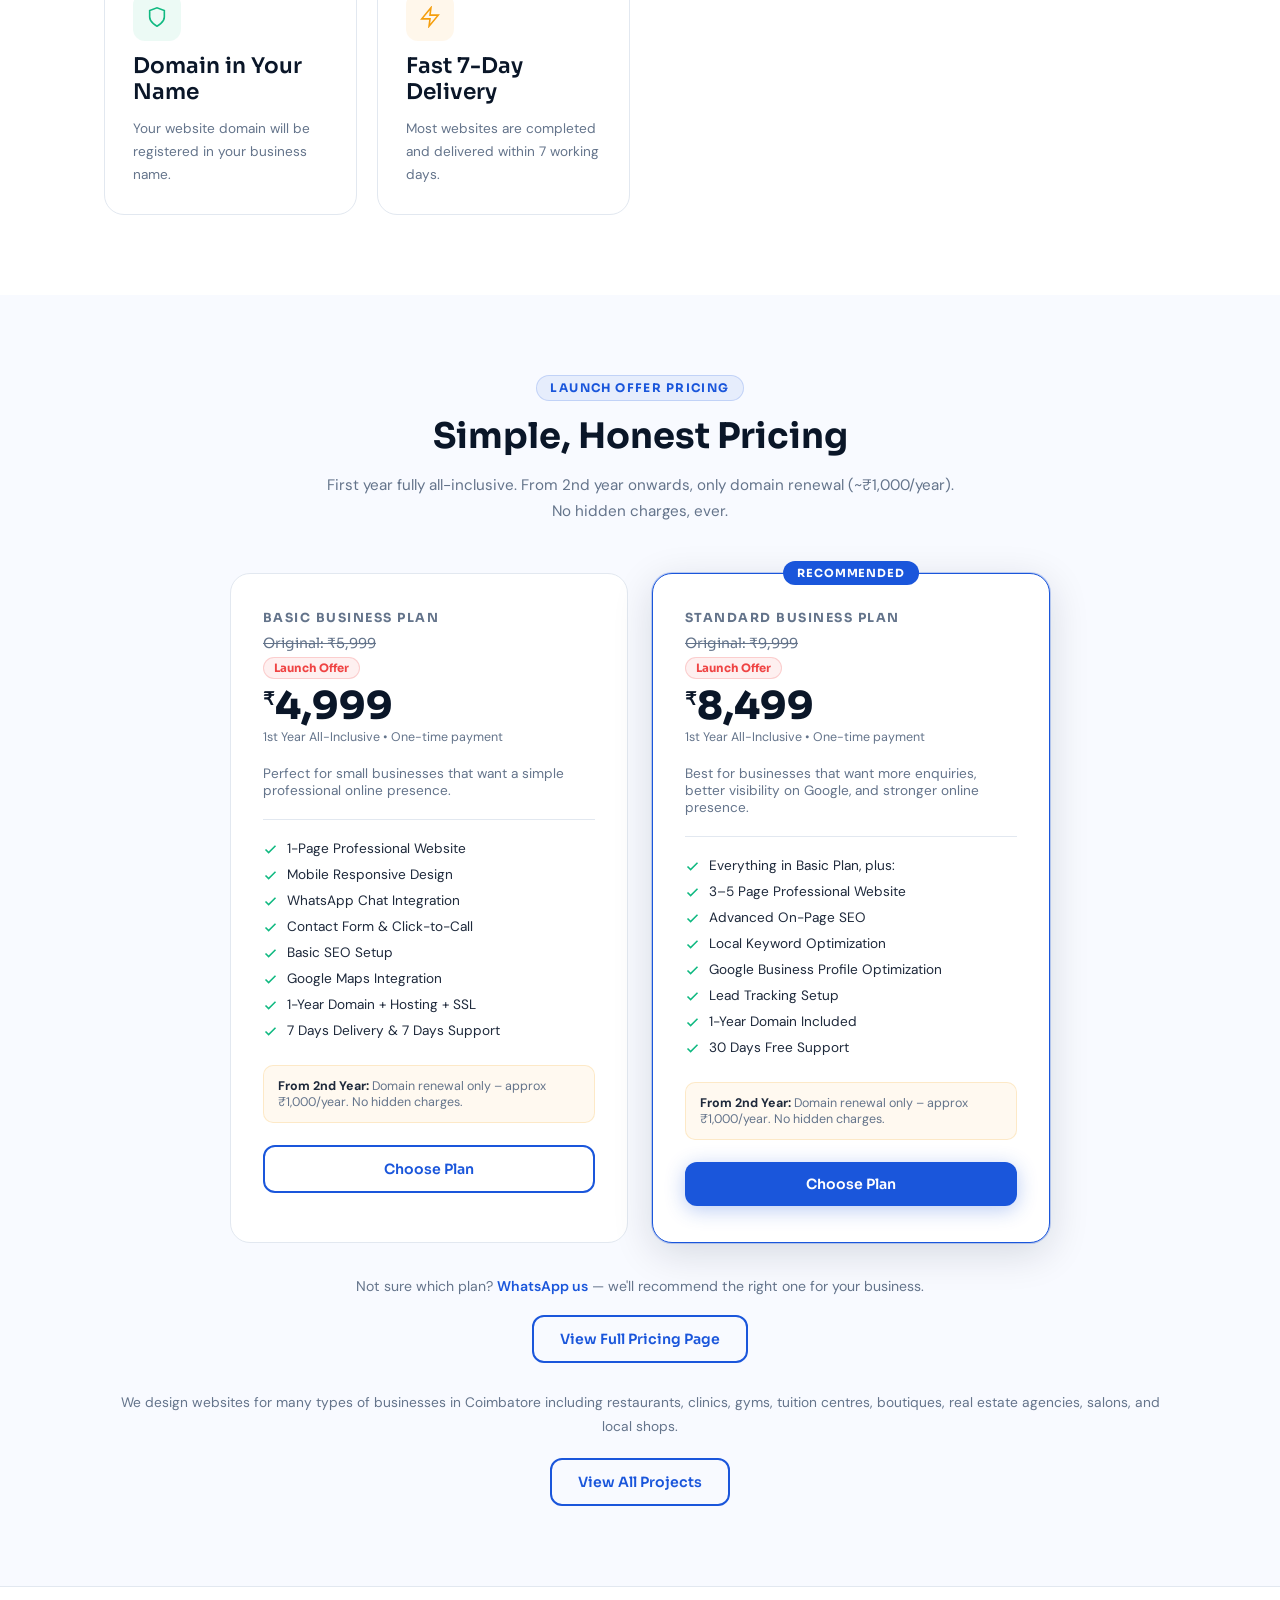
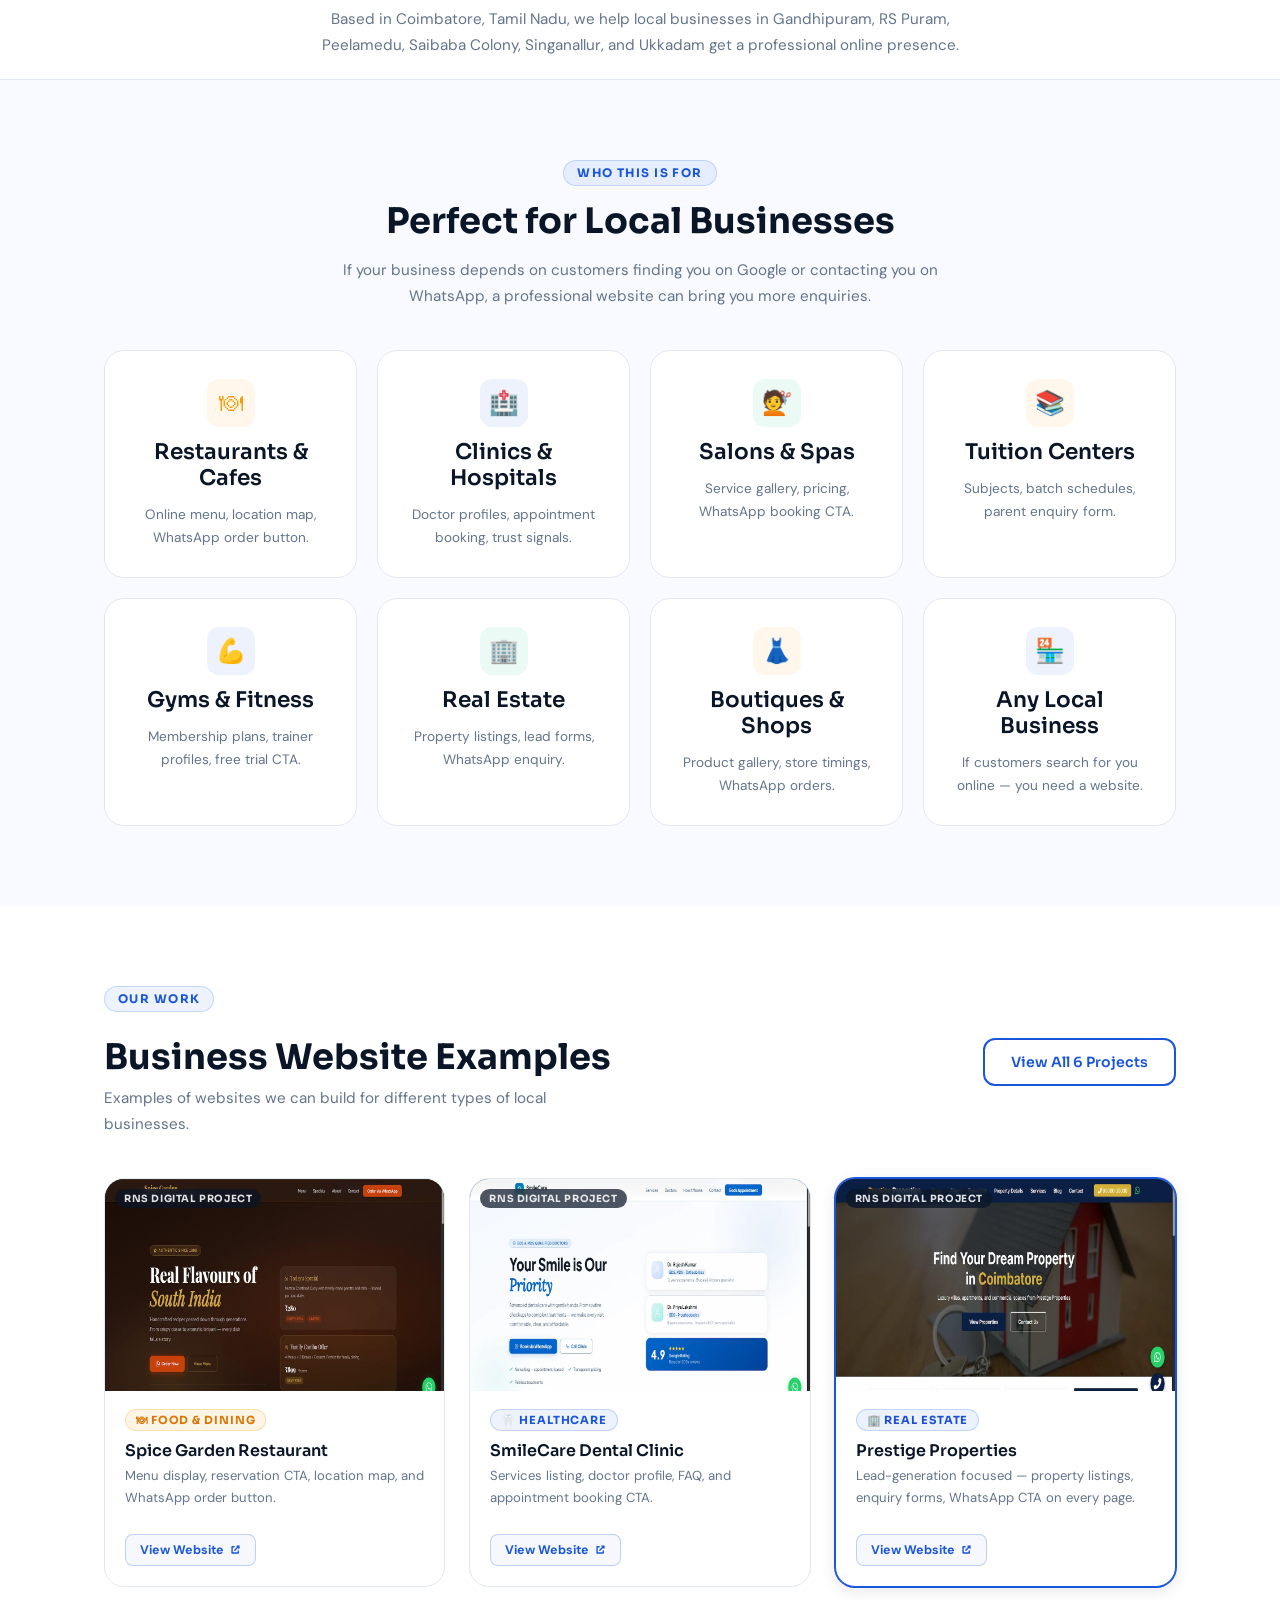
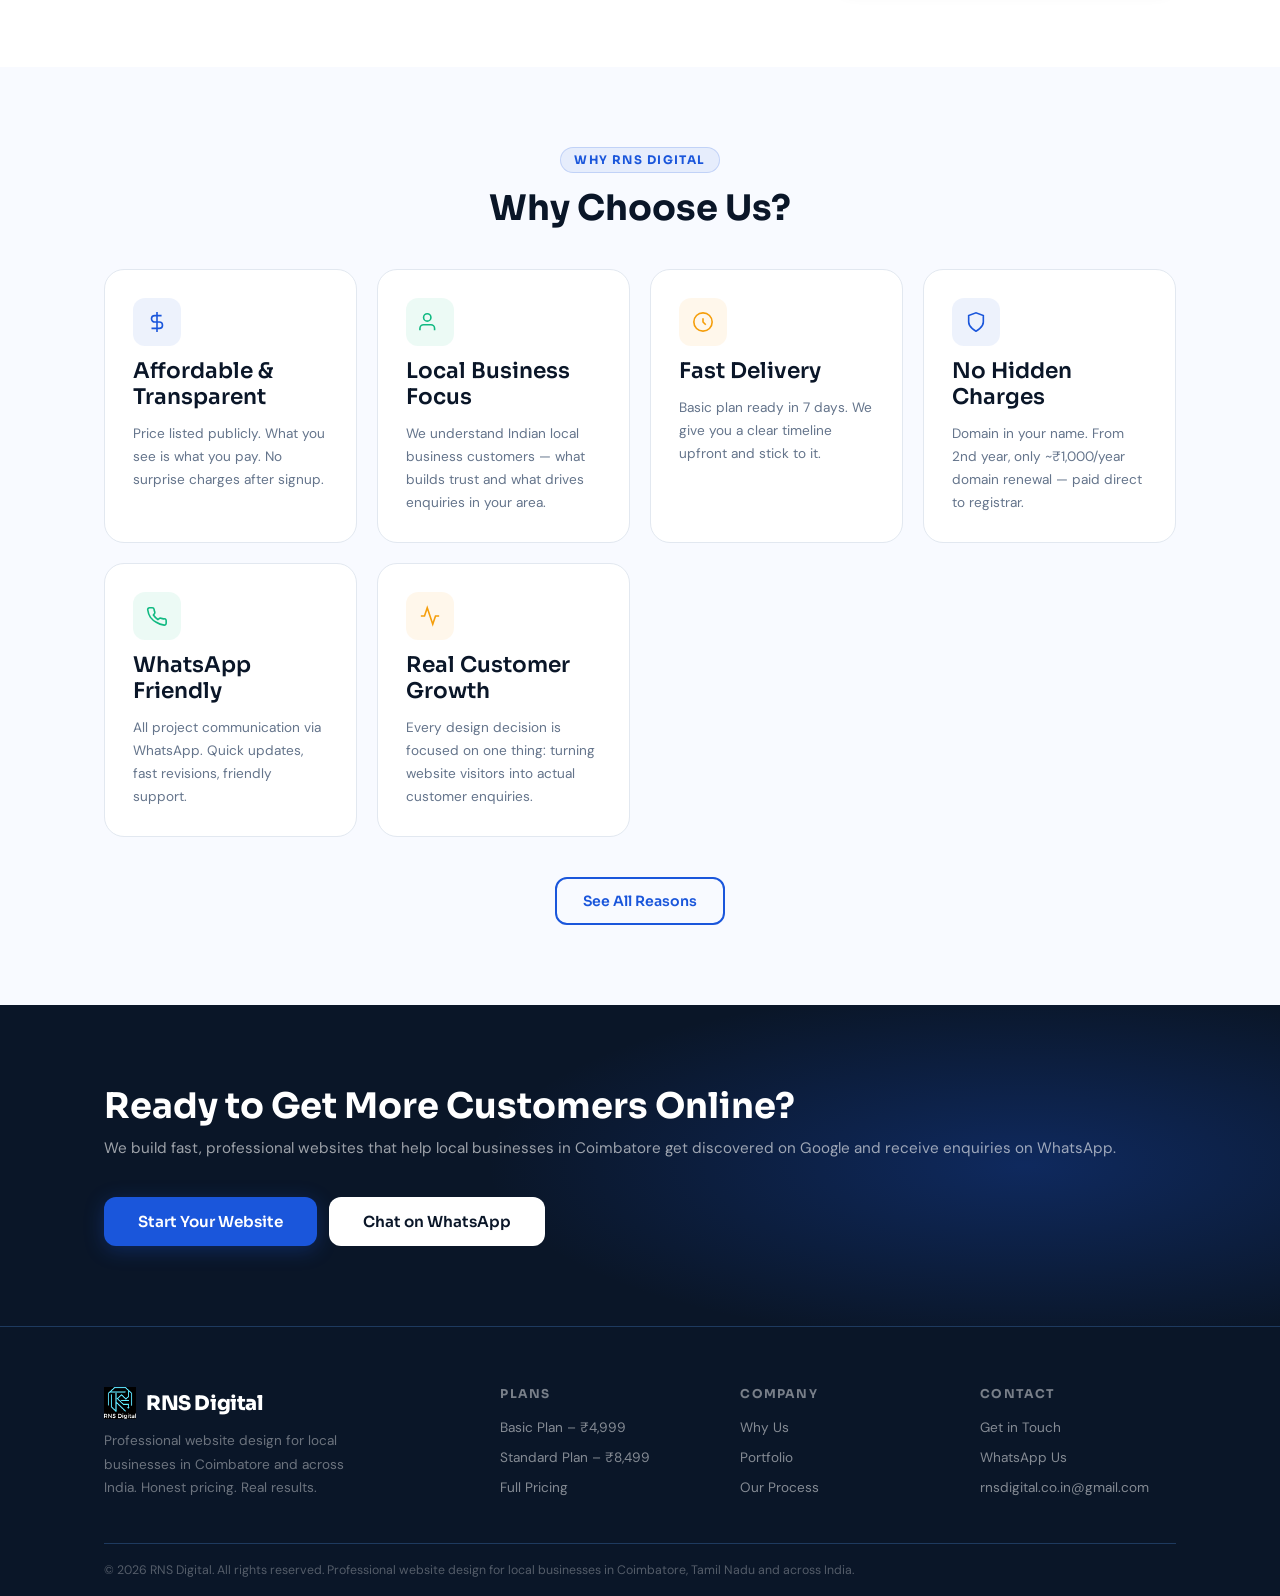
==== commit dc81ec36: "Update index.html" ====
--- a/index.html
+++ b/index.html
@@ -1,20 +1,29 @@
 <!DOCTYPE html>
 <html lang="en">
 <head>
+  <!-- Google tag (gtag.js) -->
+<script async src="https://www.googletagmanager.com/gtag/js?id=G-8GJW0HL2ST"></script>
+<script>
+  window.dataLayer = window.dataLayer || [];
+  function gtag(){dataLayer.push(arguments);}
+  gtag('js', new Date());
+  gtag('config', 'G-8GJW0HL2ST');
+</script>
   <meta charset="UTF-8"/>
   <meta name="viewport" content="width=device-width, initial-scale=1.0"/>
   <title>RNS Digital | Professional Websites for Local Businesses in India</title>
-  <meta name="description" content="RNS Digital builds fast professional websites for local businesses across India. Get more customers through Google and WhatsApp with an affordable business website."/>
-  <meta name="keywords" content="website design Coimbatore, web design India, local business website, affordable web design Coimbatore, RNS Digital, website for small business"/>
+  <meta name="description" content="RNS Digital – Professional website design for local businesses in Coimbatore, Tamil Nadu. Get found on Google &amp; WhatsApp from ₹4,999. Fast 7-day delivery. No hidden charges."/>
+  <meta name="keywords" content="website design Coimbatore, web design Coimbatore, local business website Coimbatore, affordable web design Coimbatore, RNS Digital, website for small business Tamil Nadu"/>
   <meta name="author" content="RNS Digital"/>
   <meta name="robots" content="index, follow"/>
+  <meta name="google-site-verification" content="ZLaXzkJukF3yQ3JjN2AmFgSfGz4qRZpQc_ceKI58b6o" />
   <link rel="canonical" href="https://rnsdigital.co.in/"/>
   <meta name="geo.region" content="IN-TN"/>
   <meta name="geo.placename" content="Coimbatore, Tamil Nadu, India"/>
   <meta property="og:type" content="website"/>
   <meta property="og:url" content="https://rnsdigital.co.in/"/>
   <meta property="og:title" content="RNS Digital – Professional Website Design for Local Businesses"/>
-  <meta property="og:description" content="Get a professional website for your business starting at ₹4,999. Fast delivery, honest pricing, mobile-ready. Serving local businesses across India."/>
+  <meta property="og:description" content="Affordable website design for local businesses in Coimbatore starting at ₹4,999. Mobile-ready, Google SEO setup, WhatsApp integration. 7-day delivery guaranteed."/>
   <meta property="og:image" content="https://rnsdigital.co.in/images/hero/og-preview.webp"/>
   <meta property="og:image:width" content="1200"/>
   <meta property="og:image:height" content="630"/>
@@ -22,21 +31,25 @@
   <meta property="og:locale" content="en_IN"/>
   <meta name="twitter:card" content="summary_large_image"/>
   <meta name="twitter:title" content="RNS Digital – Professional Website Design for Local Businesses"/>
-  <meta name="twitter:description" content="Get a professional website for your business starting at ₹4,999. Fast delivery, honest pricing, mobile-ready."/>
+  <meta name="twitter:description" content="Affordable website design for local businesses in Coimbatore starting at ₹4,999. Mobile-ready, Google SEO setup, WhatsApp integration. 7-day delivery guaranteed."/>
   <meta name="twitter:image" content="https://rnsdigital.co.in/images/hero/og-preview.webp"/>
   <script type="application/ld+json">
   {
     "@context": "https://schema.org",
     "@type": "LocalBusiness",
     "name": "RNS Digital",
-    "description": "Professional website design for local businesses across India.",
+    "description": "Professional website design for local businesses in Coimbatore, Tamil Nadu and across India.",
     "url": "https://rnsdigital.co.in",
     "logo": "https://rnsdigital.co.in/images/logo.png",
     "telephone": "+917550268805",
     "email": "rnsdigital.co.in@gmail.com",
     "address": { "@type": "PostalAddress", "addressLocality": "Coimbatore", "addressRegion": "Tamil Nadu", "addressCountry": "IN" },
     "geo": { "@type": "GeoCoordinates", "latitude": 11.0168, "longitude": 76.9558 },
-    "areaServed": { "@type": "Country", "name": "India" },
+    "areaServed": [
+      { "@type": "City", "name": "Coimbatore" },
+      { "@type": "State", "name": "Tamil Nadu" },
+      { "@type": "Country", "name": "India" }
+    ],
     "priceRange": "₹₹",
     "openingHours": "Mo-Sa 09:00-19:00",
     "offers": [
@@ -247,12 +260,21 @@
       <p style="font-size:.88rem;color:var(--text-muted);">Not sure which plan? <a href="contact.html" style="color:var(--blue);font-weight:600;">WhatsApp us</a> — we'll recommend the right one for your business.</p>
       <a href="pricing.html" class="btn btn-outline mt-16">View Full Pricing Page</a>
     </div>
-    <p style="text-align:center;margin-top:28px;font-size:.86rem;color:var(--text-muted);">We design websites for many types of businesses including restaurants, clinics, gyms, tuition centres, boutiques, real estate agencies, salons, and local shops.</p>
+    <p style="text-align:center;margin-top:28px;font-size:.86rem;color:var(--text-muted);">We design websites for many types of businesses in Coimbatore including restaurants, clinics, gyms, tuition centres, boutiques, real estate agencies, salons, and local shops.</p>
     <div style="text-align:center;margin-top:20px;">
       <a href="portfolio.html" class="btn btn-outline">View All Projects</a>
     </div>
   </div>
 </section>
+
+<!-- COIMBATORE LOCAL SEO PARAGRAPH -->
+<section style="background:var(--white);border-top:1px solid var(--border);border-bottom:1px solid var(--border);padding:20px 0;">
+  <div class="container">
+    <p style="text-align:center;font-size:.95rem;color:var(--text-muted);max-width:680px;margin:0 auto;">Based in Coimbatore, Tamil Nadu, we help local businesses in Gandhipuram, RS Puram, Peelamedu, Saibaba Colony, Singanallur, and Ukkadam get a professional online presence.</p>
+  </div>
+</section>
+
+<!-- WHO THIS IS FOR -->
 <section class="section" style="background:var(--off-white);">
   <div class="container">
     <div class="text-center mb-40">
@@ -436,7 +458,7 @@
     <div class="cta-inner">
       <div>
         <h2 style="color:var(--white);">Ready to Get More Customers Online?</h2>
-        <p style="color:rgba(255,255,255,.6);margin-top:8px;">We build fast, professional websites that help local businesses get discovered on Google and receive enquiries on WhatsApp.</p>
+        <p style="color:rgba(255,255,255,.6);margin-top:8px;">We build fast, professional websites that help local businesses in Coimbatore get discovered on Google and receive enquiries on WhatsApp.</p>
       </div>
       <div class="cta-actions">
         <a href="contact.html" class="btn btn-primary btn-lg">Start Your Website</a>
@@ -452,14 +474,14 @@
     <div class="footer-grid">
       <div class="footer-brand">
         <a href="index.html" class="nav-logo footer-logo"><img src="images/logo.png" alt="RNS Digital" class="nav-logo-img"/><span>RNS <span class="logo-highlight">Digital</span></span></a>
-        <p>Professional website design for local businesses across India. Honest pricing. Real results.</p>
+        <p>Professional website design for local businesses in Coimbatore and across India. Honest pricing. Real results.</p>
       </div>
       <div class="footer-col"><h5>Plans</h5><ul><li><a href="basic.html">Basic Plan – &#8377;4,999</a></li><li><a href="standard.html">Standard Plan – &#8377;8,499</a></li><li><a href="pricing.html">Full Pricing</a></li></ul></div>
       <div class="footer-col"><h5>Company</h5><ul><li><a href="why-us.html">Why Us</a></li><li><a href="portfolio.html">Portfolio</a></li><li><a href="process.html">Our Process</a></li></ul></div>
       <div class="footer-col"><h5>Contact</h5><ul><li><a href="contact.html">Get in Touch</a></li><li><a href="https://wa.me/917550268805" target="_blank">WhatsApp Us</a></li><li><a href="mailto:rnsdigital.co.in@gmail.com">rnsdigital.co.in@gmail.com</a></li></ul></div>
     </div>
     <div class="footer-bottom">
-      <span>&copy; 2026 RNS Digital. All rights reserved. Professional website design for local businesses across India.</span>
+      <span>&copy; 2026 RNS Digital. All rights reserved. Professional website design for local businesses in Coimbatore, Tamil Nadu and across India.</span>
     </div>
   </div>
 </footer>
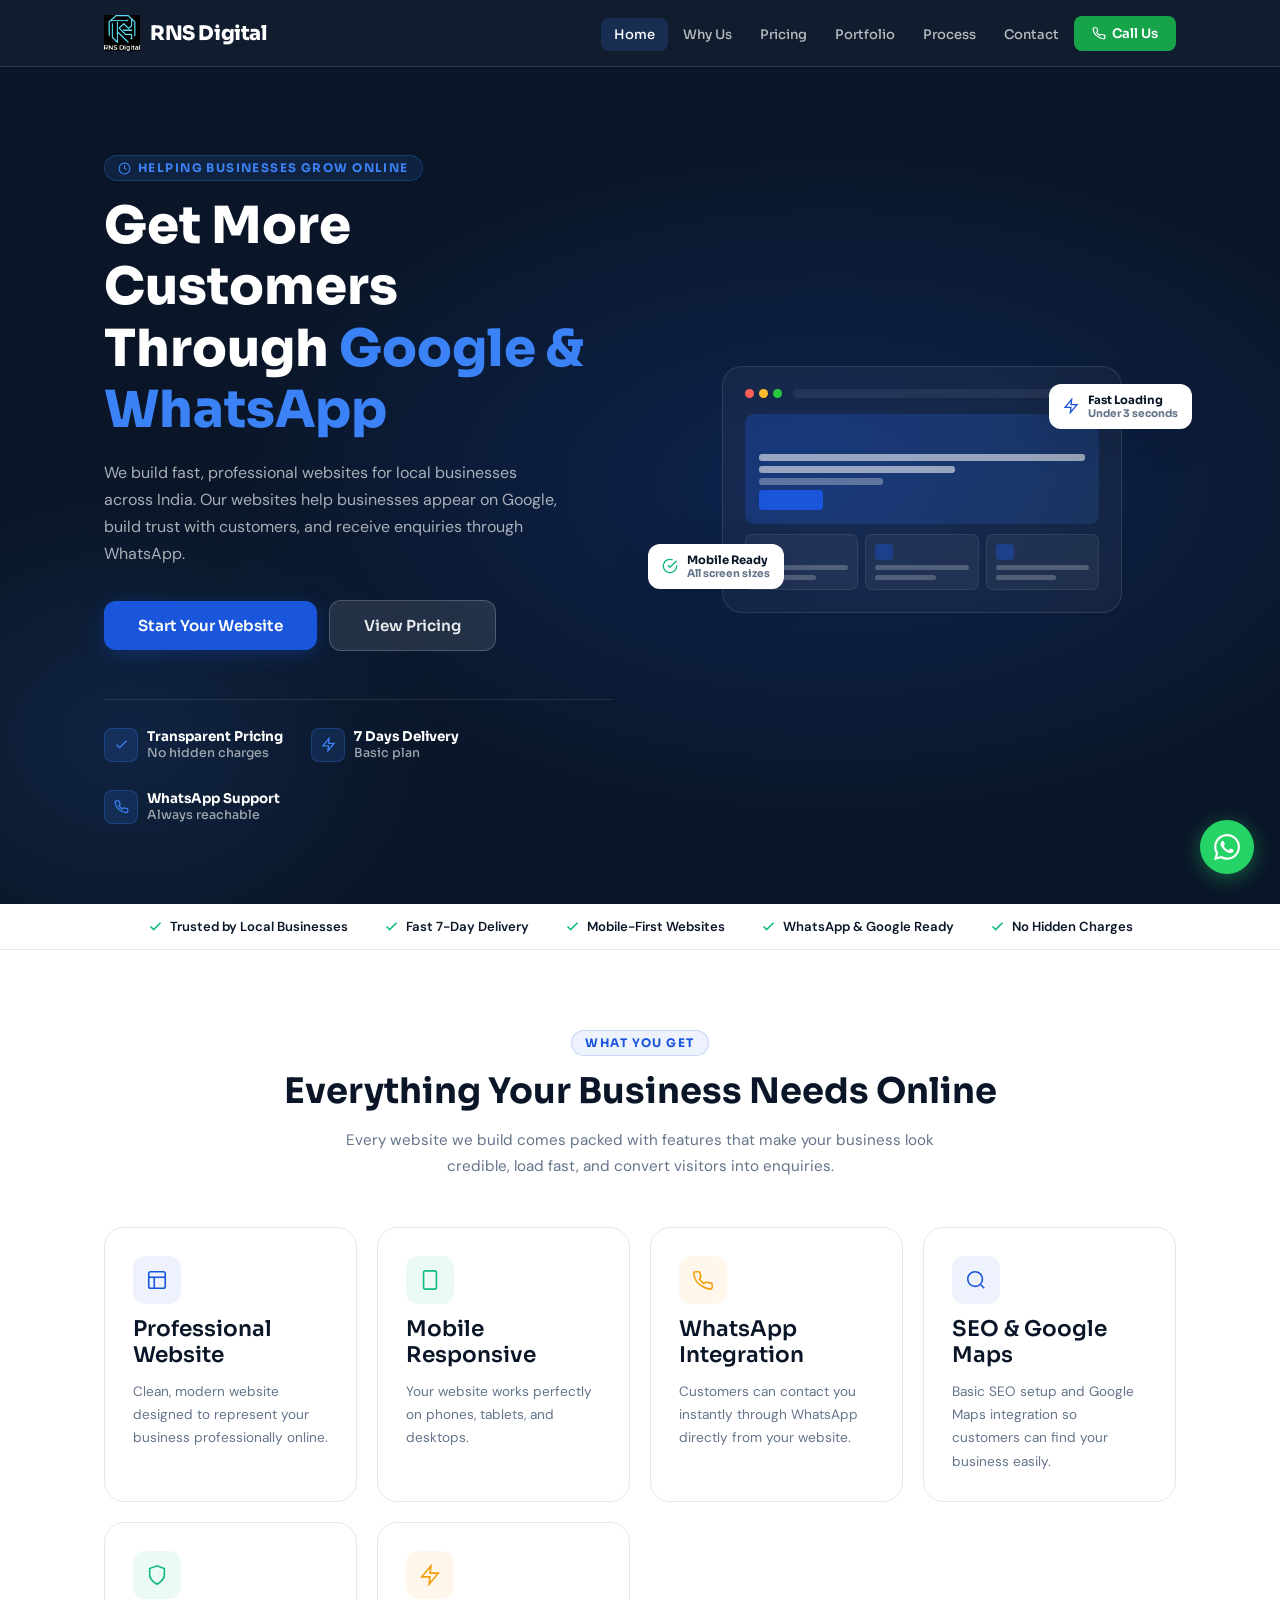
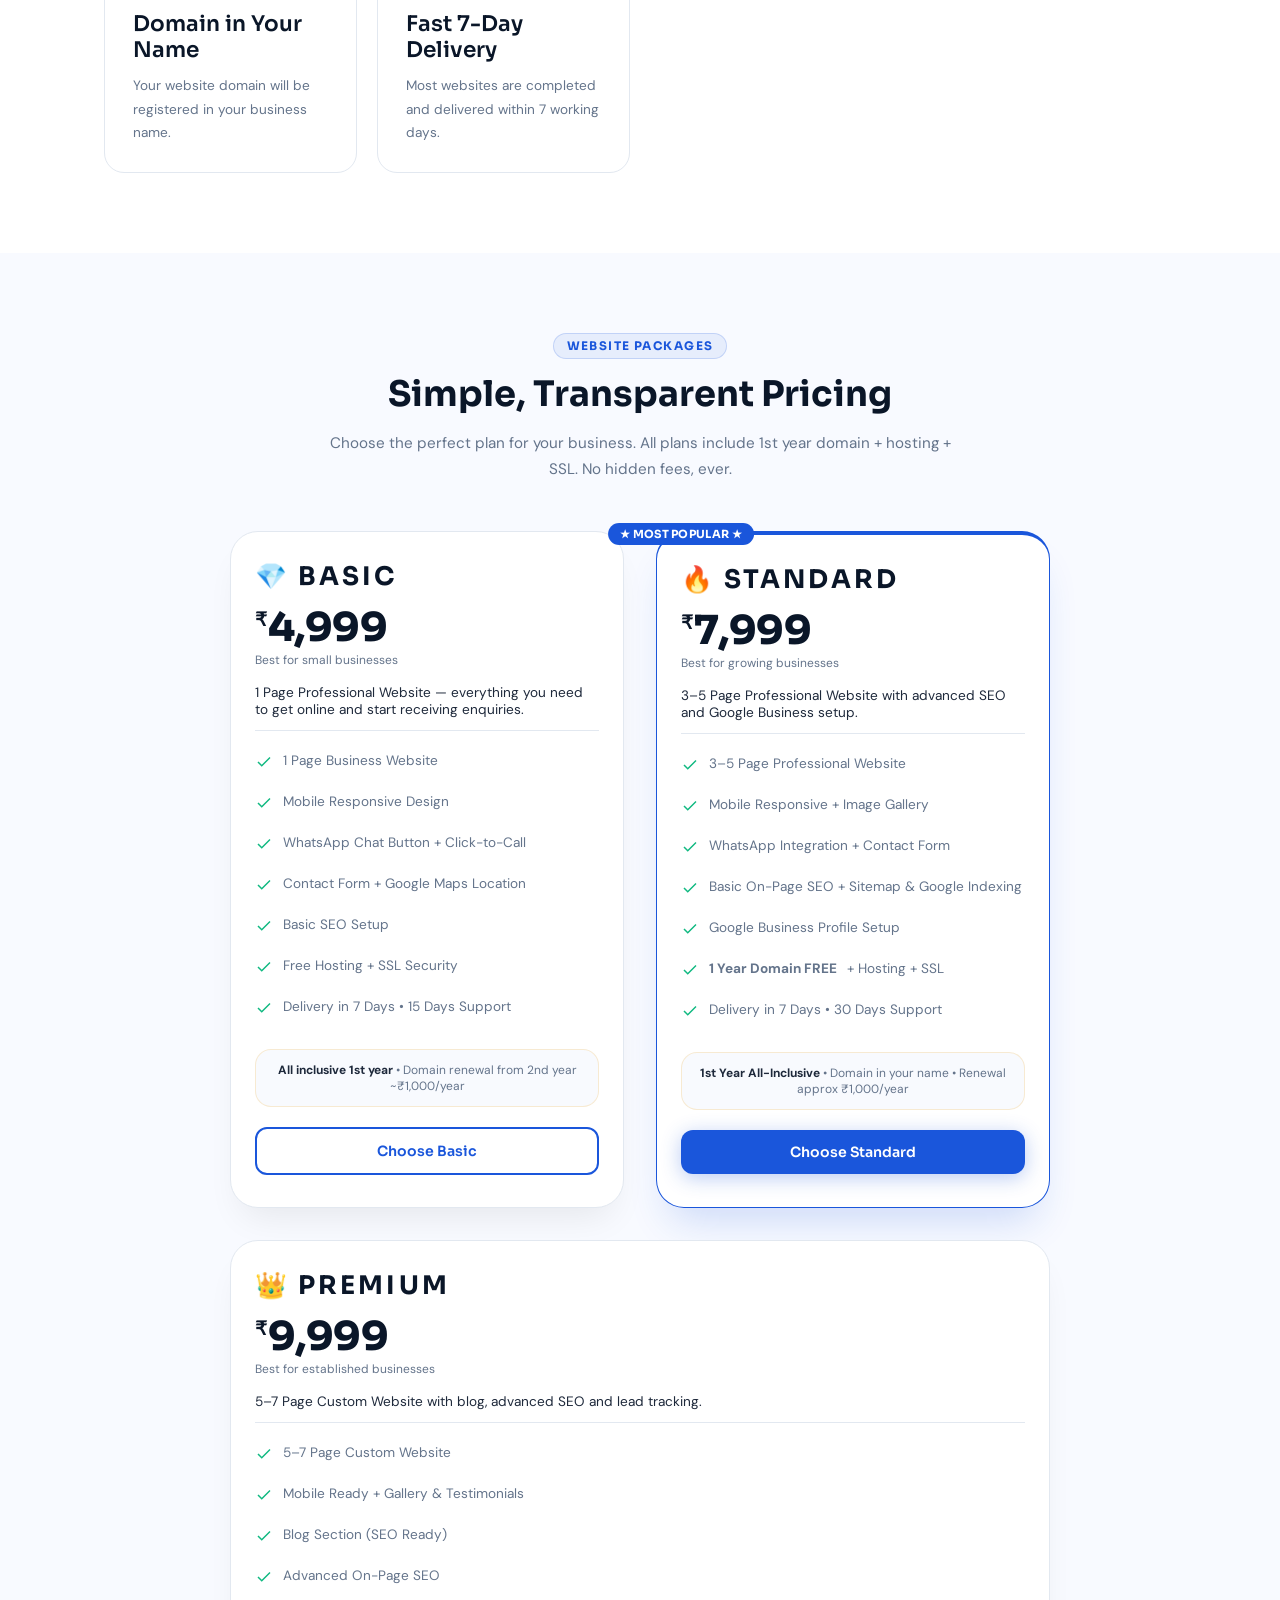
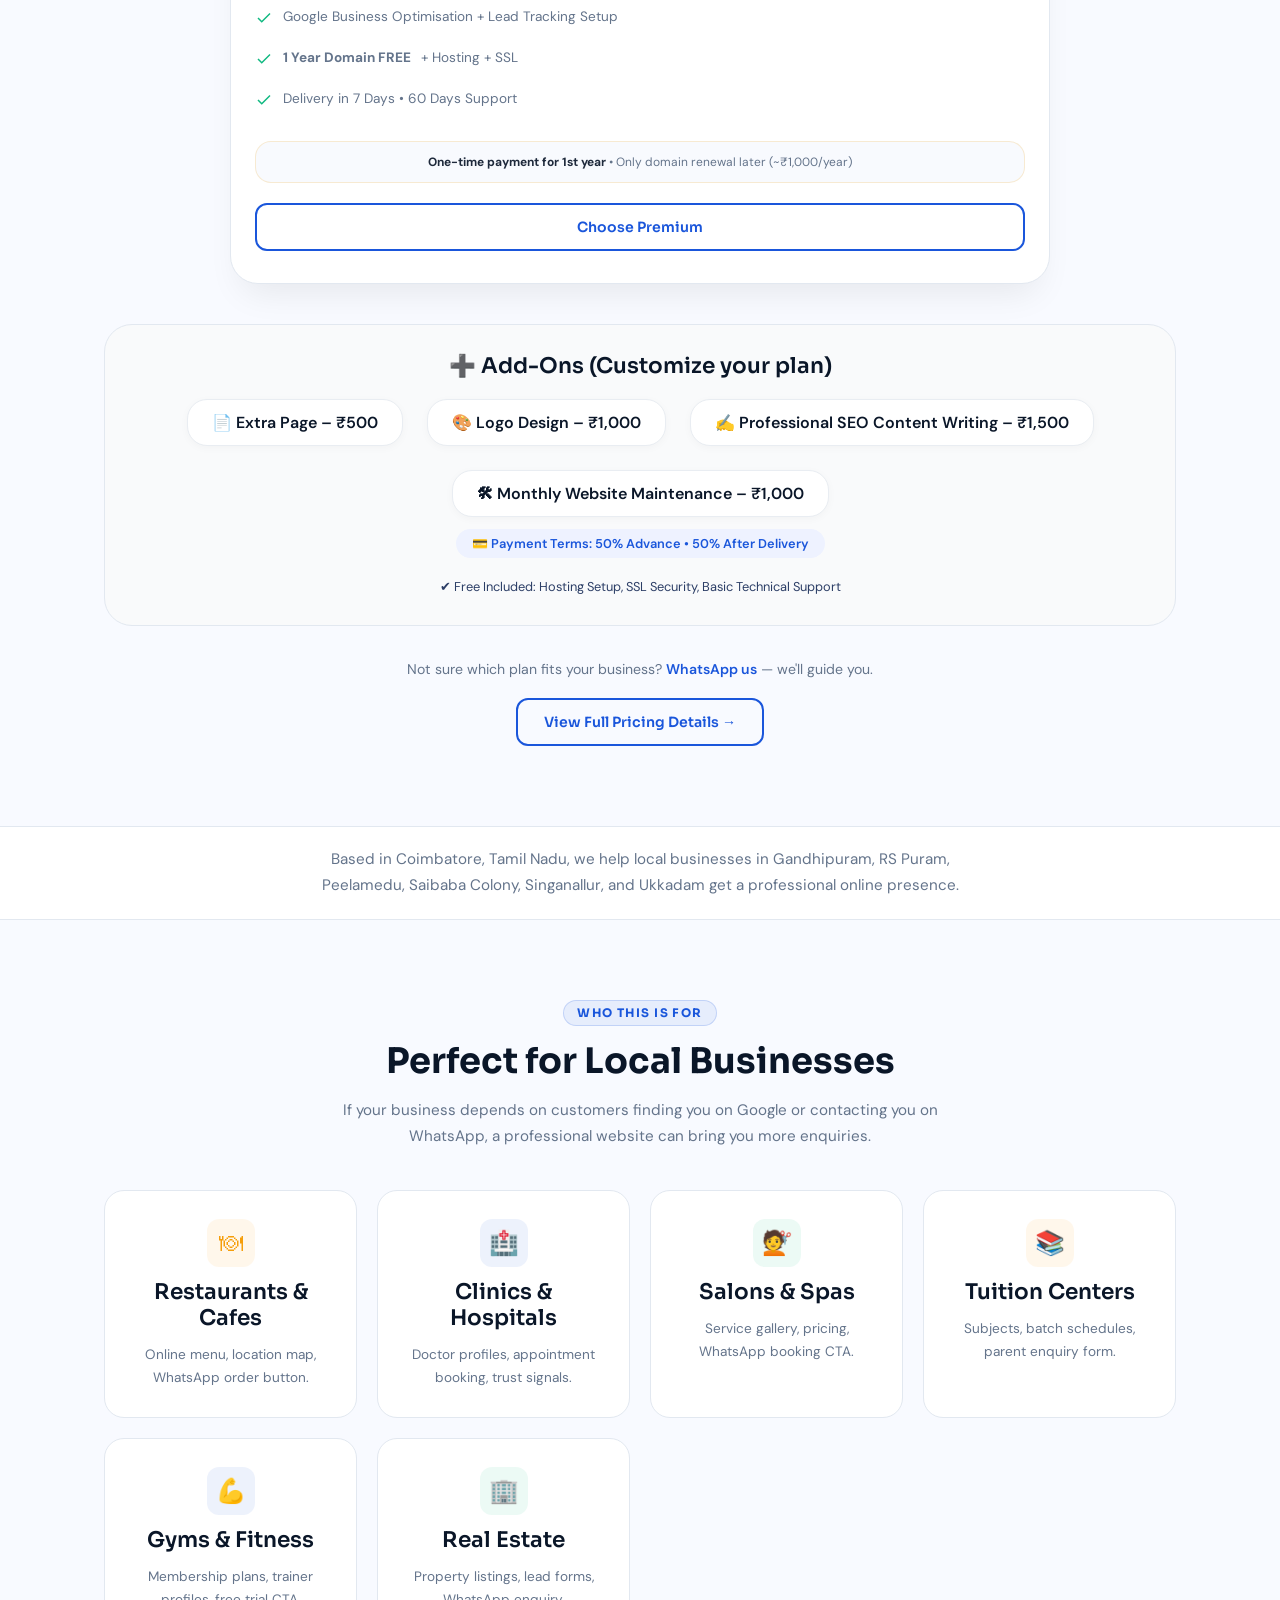
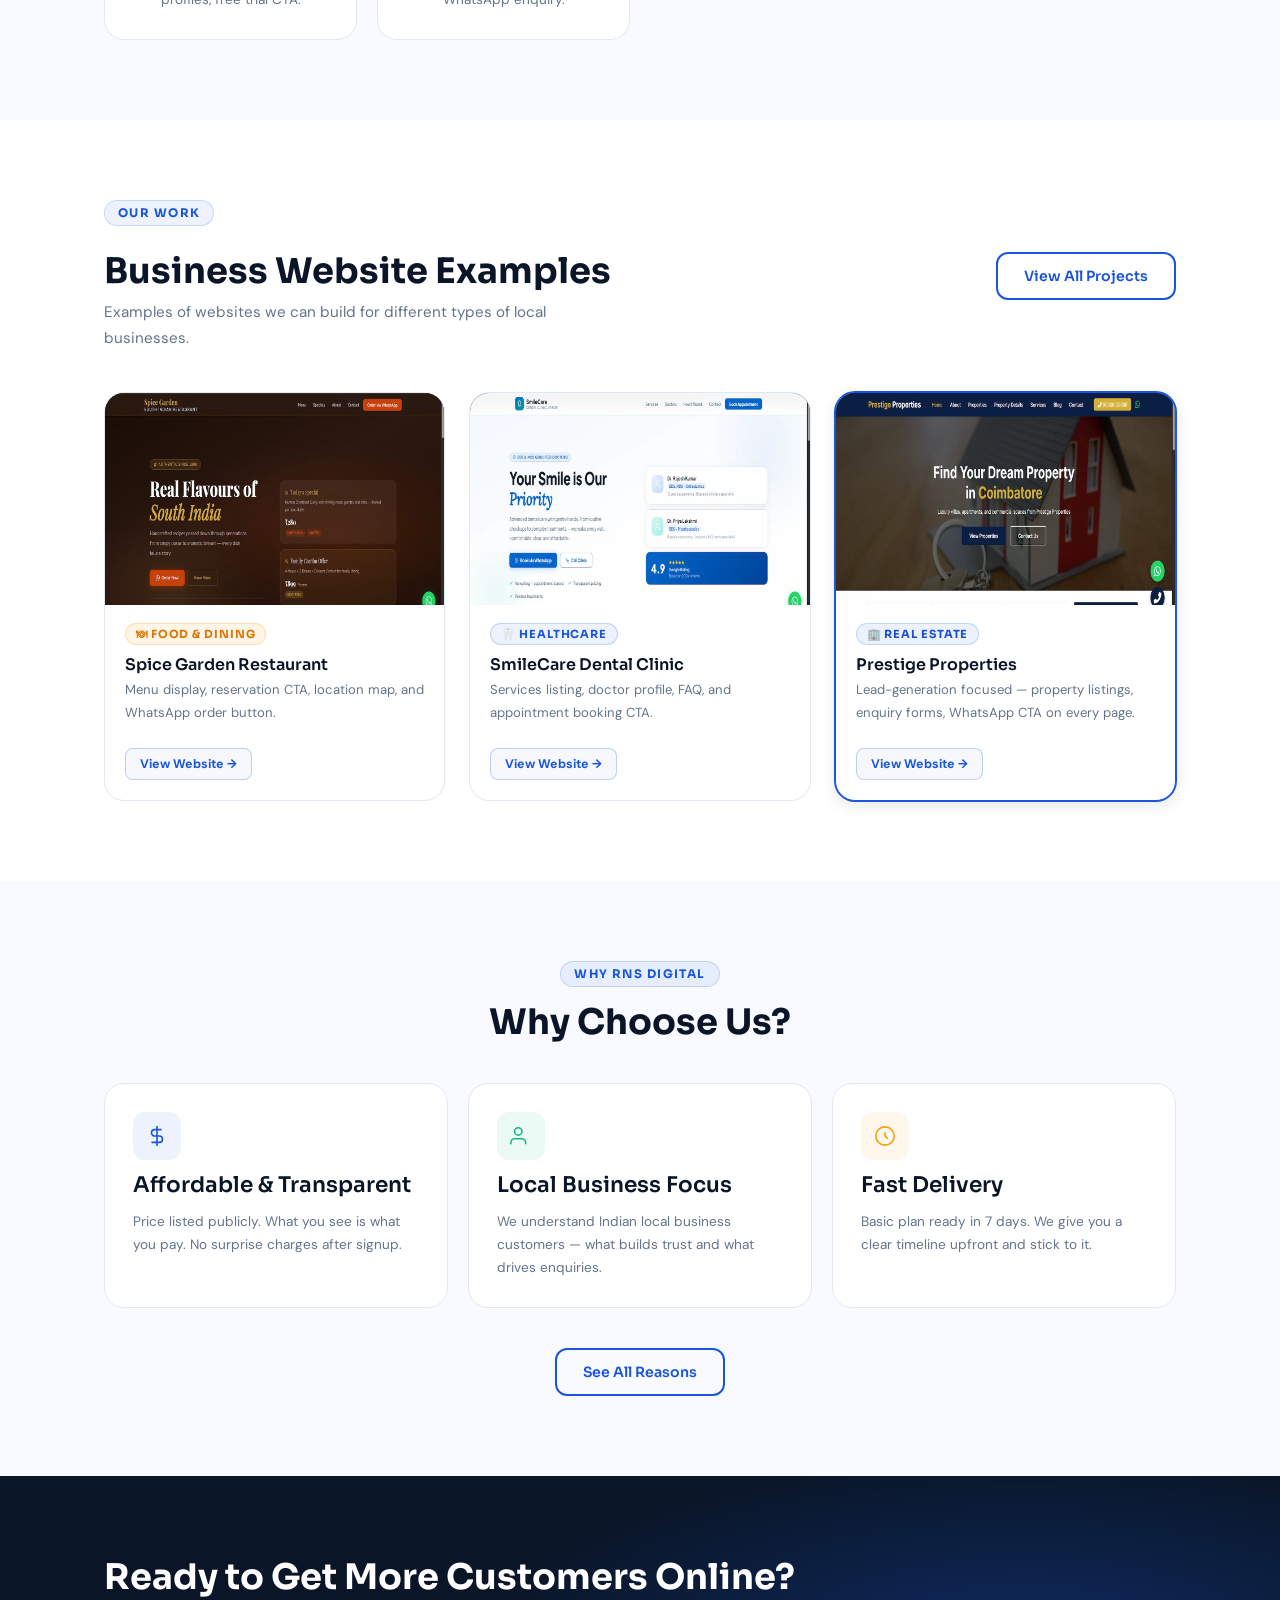
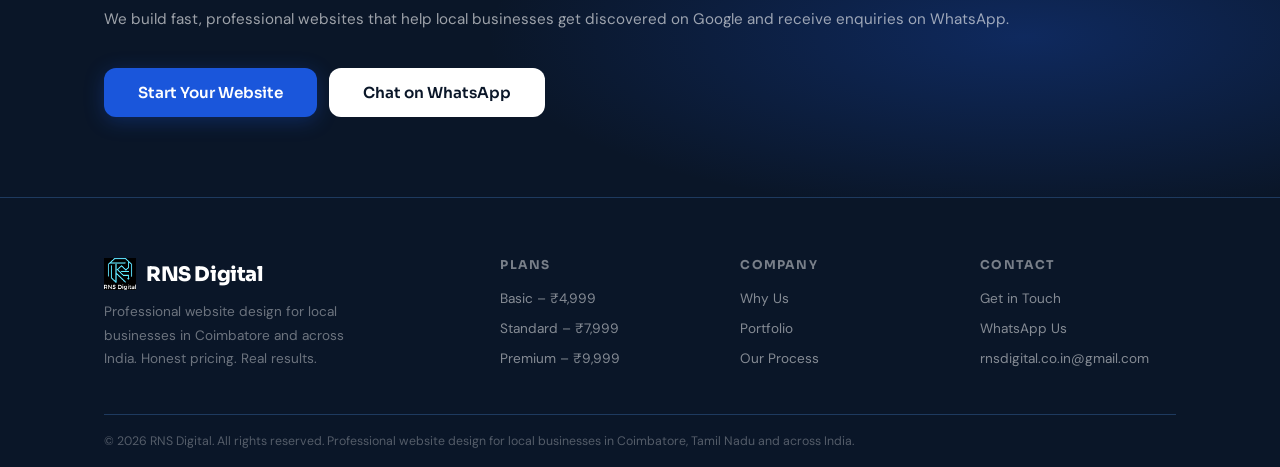
==== commit 15ada97a: "first commit" ====
--- a/index.html
+++ b/index.html
@@ -54,15 +54,151 @@
     "openingHours": "Mo-Sa 09:00-19:00",
     "offers": [
       { "@type": "Offer", "name": "Basic Business Plan", "price": "4999", "priceCurrency": "INR", "url": "https://rnsdigital.co.in/basic.html" },
-      { "@type": "Offer", "name": "Standard Business Plan", "price": "8499", "priceCurrency": "INR", "url": "https://rnsdigital.co.in/standard.html" }
+      { "@type": "Offer", "name": "Standard Business Plan", "price": "7999", "priceCurrency": "INR", "url": "https://rnsdigital.co.in/standard.html" },
+      { "@type": "Offer", "name": "Premium Business Plan", "price": "9999", "priceCurrency": "INR", "url": "https://rnsdigital.co.in/premium.html" }
     ]
   }
   </script>
   <link rel="stylesheet" href="css/style.css"/>
+  <style>
+    /* additional inline styles to ensure new pricing looks crisp and matches the existing design language */
+    .pricing-grid {
+      display: flex;
+      flex-wrap: wrap;
+      gap: 32px;
+      justify-content: center;
+      margin-top: 32px;
+    }
+    .pricing-card {
+      background: var(--white);
+      border-radius: 28px;
+      padding: 28px 24px 32px;
+      box-shadow: 0 20px 35px -12px rgba(0,0,0,0.08);
+      transition: all 0.2s ease;
+      flex: 1;
+      min-width: 280px;
+      border: 1px solid var(--border);
+      position: relative;
+    }
+    .pricing-card.featured {
+      border-top: 4px solid var(--blue);
+      box-shadow: 0 25px 40px -14px rgba(26,86,219,0.2);
+      transform: scale(1.02);
+    }
+    .pricing-badge-top {
+      position: absolute;
+      top: -12px;
+      left: 24px;
+      background: var(--blue);
+      color: white;
+      font-size: 0.7rem;
+      font-weight: 700;
+      padding: 4px 12px;
+      border-radius: 40px;
+      letter-spacing: 0.3px;
+    }
+    .plan-name {
+      font-size: 1.6rem;
+      font-weight: 700;
+      color: var(--navy);
+      margin-bottom: 8px;
+    }
+    .price-main {
+      font-size: 2.5rem;
+      font-weight: 800;
+      color: var(--navy);
+      margin: 16px 0 4px;
+      letter-spacing: -0.5px;
+    }
+    .price-main sup {
+      font-size: 1.2rem;
+      font-weight: 600;
+      top: -0.8em;
+    }
+    .price-note {
+      font-size: 0.75rem;
+      color: var(--text-muted);
+      margin-bottom: 16px;
+    }
+    .plan-desc {
+      font-size: 0.85rem;
+      color: var(--text-light);
+      margin-bottom: 20px;
+      padding-bottom: 12px;
+      border-bottom: 1px solid var(--border);
+    }
+    .plan-features {
+      list-style: none;
+      margin: 20px 0 20px;
+      padding: 0;
+    }
+    .plan-feature {
+      display: flex;
+      align-items: center;
+      gap: 10px;
+      font-size: 0.85rem;
+      margin-bottom: 12px;
+      color: var(--text-muted);
+    }
+    .plan-feature svg {
+      width: 18px;
+      height: 18px;
+      stroke: #10B981;
+      stroke-width: 2;
+      flex-shrink: 0;
+    }
+    .renewal-note {
+      background: #F8FAFE;
+      padding: 12px;
+      border-radius: 16px;
+      font-size: 0.75rem;
+      color: var(--text-muted);
+      margin: 20px 0 20px;
+      text-align: center;
+    }
+    .addons-section {
+      margin-top: 40px;
+      background: #F9FAFB;
+      border-radius: 28px;
+      padding: 28px 24px;
+      text-align: center;
+      border: 1px solid var(--border);
+    }
+    .addons-grid {
+      display: flex;
+      flex-wrap: wrap;
+      justify-content: center;
+      gap: 24px;
+      margin-top: 20px;
+    }
+    .addon-item {
+      background: white;
+      border-radius: 20px;
+      padding: 12px 24px;
+      font-weight: 600;
+      color: var(--navy);
+      box-shadow: 0 2px 8px rgba(0,0,0,0.03);
+      border: 1px solid #e9edf2;
+    }
+    .badge-payment {
+      display: inline-block;
+      background: #eef2ff;
+      border-radius: 40px;
+      padding: 6px 16px;
+      font-size: 0.8rem;
+      font-weight: 600;
+      color: var(--blue);
+      margin-top: 12px;
+    }
+    @media (max-width: 760px) {
+      .pricing-card.featured { transform: scale(1); }
+      .pricing-grid { gap: 24px; }
+    }
+  </style>
 </head>
 <body>
 
-<div class="offer-banner"><p>Limited Launch Offer <span>First Few Clients Only</span> Basic: &#8377;4,999 &bull; Standard: &#8377;8,499 &bull; 1st Year All-Inclusive</p></div>
+<!-- removed "Limited Launch Offer" banner entirely -->
 <nav class="navbar">
   <div class="container">
     <div class="navbar-inner">
@@ -99,7 +235,7 @@
         <p>We build fast, professional websites for local businesses across India. Our websites help businesses appear on Google, build trust with customers, and receive enquiries through WhatsApp.</p>
         <div class="hero-actions">
           <a href="contact.html" class="btn btn-primary btn-lg">Start Your Website</a>
-          <a href="pricing.html" class="btn btn-lg" style="background:rgba(255,255,255,.1);color:rgba(255,255,255,.9);border:1px solid rgba(255,255,255,.2);">View Pricing</a>
+          <a href="#packages" class="btn btn-lg" style="background:rgba(255,255,255,.1);color:rgba(255,255,255,.9);border:1px solid rgba(255,255,255,.2);">View Pricing</a>
         </div>
         <div class="hero-trust">
           <div class="hero-trust-item">
@@ -162,7 +298,7 @@
   </div>
 </section>
 
-<!-- WHAT YOU GET -->
+<!-- WHAT YOU GET section stays the same -->
 <section class="section" style="background:var(--white);">
   <div class="container">
     <div class="text-center mb-48">
@@ -171,325 +307,139 @@
       <p class="mt-16 max-640">Every website we build comes packed with features that make your business look credible, load fast, and convert visitors into enquiries.</p>
     </div>
     <div class="why-grid">
-      <div class="why-card">
-        <div class="why-icon blue"><svg viewBox="0 0 24 24"><rect x="3" y="3" width="18" height="18" rx="2"/><path d="M3 9h18"/><path d="M9 21V9"/></svg></div>
-        <h3>Professional Website</h3>
-        <p>Clean, modern website designed to represent your business professionally online.</p>
-      </div>
-      <div class="why-card">
-        <div class="why-icon green"><svg viewBox="0 0 24 24"><rect x="5" y="2" width="14" height="20" rx="2"/><path d="M12 18h.01"/></svg></div>
-        <h3>Mobile Responsive</h3>
-        <p>Your website works perfectly on phones, tablets, and desktops.</p>
-      </div>
-      <div class="why-card">
-        <div class="why-icon amber"><svg viewBox="0 0 24 24"><path d="M22 16.92v3a2 2 0 0 1-2.18 2 19.79 19.79 0 0 1-8.63-3.07A19.5 19.5 0 0 1 4.9 13.5 19.79 19.79 0 0 1 1.86 5.18 2 2 0 0 1 3.83 3h3a2 2 0 0 1 2 1.72c.13.96.36 1.9.71 2.81a2 2 0 0 1-.45 2.11L8.09 10.91A16 16 0 0 0 13 15.82l1.27-.92a2 2 0 0 1 2.11-.45c.91.35 1.85.58 2.81.71A2 2 0 0 1 22 16.92z"/></svg></div>
-        <h3>WhatsApp Integration</h3>
-        <p>Customers can contact you instantly through WhatsApp directly from your website.</p>
-      </div>
-      <div class="why-card">
-        <div class="why-icon blue"><svg viewBox="0 0 24 24"><circle cx="11" cy="11" r="8"/><path d="m21 21-4.35-4.35"/></svg></div>
-        <h3>SEO &amp; Google Maps</h3>
-        <p>Basic SEO setup and Google Maps integration so customers can find your business easily.</p>
-      </div>
-      <div class="why-card">
-        <div class="why-icon green"><svg viewBox="0 0 24 24"><path d="M12 22s8-4 8-10V5l-8-3-8 3v7c0 6 8 10 8 10z"/></svg></div>
-        <h3>Domain in Your Name</h3>
-        <p>Your website domain will be registered in your business name.</p>
-      </div>
-      <div class="why-card">
-        <div class="why-icon amber"><svg viewBox="0 0 24 24"><path d="M13 2L3 14h9l-1 8 10-12h-9l1-8z"/></svg></div>
-        <h3>Fast 7-Day Delivery</h3>
-        <p>Most websites are completed and delivered within 7 working days.</p>
-      </div>
+      <div class="why-card"><div class="why-icon blue"><svg viewBox="0 0 24 24"><rect x="3" y="3" width="18" height="18" rx="2"/><path d="M3 9h18"/><path d="M9 21V9"/></svg></div><h3>Professional Website</h3><p>Clean, modern website designed to represent your business professionally online.</p></div>
+      <div class="why-card"><div class="why-icon green"><svg viewBox="0 0 24 24"><rect x="5" y="2" width="14" height="20" rx="2"/><path d="M12 18h.01"/></svg></div><h3>Mobile Responsive</h3><p>Your website works perfectly on phones, tablets, and desktops.</p></div>
+      <div class="why-card"><div class="why-icon amber"><svg viewBox="0 0 24 24"><path d="M22 16.92v3a2 2 0 0 1-2.18 2 19.79 19.79 0 0 1-8.63-3.07A19.5 19.5 0 0 1 4.9 13.5 19.79 19.79 0 0 1 1.86 5.18 2 2 0 0 1 3.83 3h3a2 2 0 0 1 2 1.72c.13.96.36 1.9.71 2.81a2 2 0 0 1-.45 2.11L8.09 10.91A16 16 0 0 0 13 15.82l1.27-.92a2 2 0 0 1 2.11-.45c.91.35 1.85.58 2.81.71A2 2 0 0 1 22 16.92z"/></svg></div><h3>WhatsApp Integration</h3><p>Customers can contact you instantly through WhatsApp directly from your website.</p></div>
+      <div class="why-card"><div class="why-icon blue"><svg viewBox="0 0 24 24"><circle cx="11" cy="11" r="8"/><path d="m21 21-4.35-4.35"/></svg></div><h3>SEO &amp; Google Maps</h3><p>Basic SEO setup and Google Maps integration so customers can find your business easily.</p></div>
+      <div class="why-card"><div class="why-icon green"><svg viewBox="0 0 24 24"><path d="M12 22s8-4 8-10V5l-8-3-8 3v7c0 6 8 10 8 10z"/></svg></div><h3>Domain in Your Name</h3><p>Your website domain will be registered in your business name.</p></div>
+      <div class="why-card"><div class="why-icon amber"><svg viewBox="0 0 24 24"><path d="M13 2L3 14h9l-1 8 10-12h-9l1-8z"/></svg></div><h3>Fast 7-Day Delivery</h3><p>Most websites are completed and delivered within 7 working days.</p></div>
     </div>
   </div>
 </section>
 
-<!-- PRICING PREVIEW -->
-<section class="section" style="background:var(--off-white);">
+<!--  NEW PRICING SECTION (3 PLANS, NO LAUNCH OFFER TAGS) -->
+<section class="section" style="background:var(--off-white);" id="packages">
   <div class="container">
     <div class="text-center mb-48">
-      <div class="section-label" style="justify-content:center;">Launch Offer Pricing</div>
-      <h2>Simple, Honest Pricing</h2>
-      <p class="mt-16 max-640">First year fully all-inclusive. From 2nd year onwards, only domain renewal (~&#8377;1,000/year). No hidden charges, ever.</p>
+      <div class="section-label" style="justify-content:center;">Website Packages</div>
+      <h2>Simple, Transparent Pricing</h2>
+      <p class="mt-16 max-640">Choose the perfect plan for your business. All plans include 1st year domain + hosting + SSL. No hidden fees, ever.</p>
     </div>
     <div class="pricing-grid">
+      <!-- BASIC PLAN -->
       <div class="pricing-card">
-        <div class="plan-name">Basic Business Plan</div>
-        <div class="price-original">Original: &#8377;5,999</div>
-        <div class="price-offer-tag"><span>Launch Offer</span></div>
-        <div class="price-main"><sup>&#8377;</sup>4,999</div>
-        <div class="price-note">1st Year All-Inclusive &bull; One-time payment</div>
-        <div class="plan-desc">Perfect for small businesses that want a simple professional online presence.</div>
+        <div class="plan-name">💎 BASIC</div>
+        <div class="price-main"><sup>₹</sup>4,999</div>
+        <div class="price-note">Best for small businesses</div>
+        <div class="plan-desc">1 Page Professional Website — everything you need to get online and start receiving enquiries.</div>
         <ul class="plan-features">
-          <li class="plan-feature"><svg viewBox="0 0 24 24"><polyline points="20 6 9 17 4 12"/></svg>1-Page Professional Website</li>
+          <li class="plan-feature"><svg viewBox="0 0 24 24"><polyline points="20 6 9 17 4 12"/></svg>1 Page Business Website</li>
           <li class="plan-feature"><svg viewBox="0 0 24 24"><polyline points="20 6 9 17 4 12"/></svg>Mobile Responsive Design</li>
-          <li class="plan-feature"><svg viewBox="0 0 24 24"><polyline points="20 6 9 17 4 12"/></svg>WhatsApp Chat Integration</li>
-          <li class="plan-feature"><svg viewBox="0 0 24 24"><polyline points="20 6 9 17 4 12"/></svg>Contact Form &amp; Click-to-Call</li>
+          <li class="plan-feature"><svg viewBox="0 0 24 24"><polyline points="20 6 9 17 4 12"/></svg>WhatsApp Chat Button + Click-to-Call</li>
+          <li class="plan-feature"><svg viewBox="0 0 24 24"><polyline points="20 6 9 17 4 12"/></svg>Contact Form + Google Maps Location</li>
           <li class="plan-feature"><svg viewBox="0 0 24 24"><polyline points="20 6 9 17 4 12"/></svg>Basic SEO Setup</li>
-          <li class="plan-feature"><svg viewBox="0 0 24 24"><polyline points="20 6 9 17 4 12"/></svg>Google Maps Integration</li>
-          <li class="plan-feature"><svg viewBox="0 0 24 24"><polyline points="20 6 9 17 4 12"/></svg>1-Year Domain + Hosting + SSL</li>
-          <li class="plan-feature"><svg viewBox="0 0 24 24"><polyline points="20 6 9 17 4 12"/></svg>7 Days Delivery &amp; 7 Days Support</li>
+          <li class="plan-feature"><svg viewBox="0 0 24 24"><polyline points="20 6 9 17 4 12"/></svg>Free Hosting + SSL Security</li>
+          <li class="plan-feature"><svg viewBox="0 0 24 24"><polyline points="20 6 9 17 4 12"/></svg>Delivery in 7 Days • 15 Days Support</li>
         </ul>
-        <div class="renewal-note"><strong>From 2nd Year:</strong> Domain renewal only – approx &#8377;1,000/year. No hidden charges.</div>
-        <a href="basic.html" class="btn btn-outline" style="width:100%;justify-content:center;">Choose Plan</a>
-      </div>
+        <div class="renewal-note"><strong>All inclusive 1st year</strong> • Domain renewal from 2nd year ~₹1,000/year</div>
+        <a href="basic.html" class="btn btn-outline" style="width:100%;justify-content:center;">Choose Basic</a>
+      </div>
+
+      <!-- STANDARD PLAN (MOST POPULAR) -->
       <div class="pricing-card featured">
-        <div class="pricing-badge-top">Recommended</div>
-        <div class="plan-name">Standard Business Plan</div>
-        <div class="price-original">Original: &#8377;9,999</div>
-        <div class="price-offer-tag"><span>Launch Offer</span></div>
-        <div class="price-main"><sup>&#8377;</sup>8,499</div>
-        <div class="price-note">1st Year All-Inclusive &bull; One-time payment</div>
-        <div class="plan-desc">Best for businesses that want more enquiries, better visibility on Google, and stronger online presence.</div>
+        <div class="pricing-badge-top">★ MOST POPULAR ★</div>
+        <div class="plan-name">🔥 STANDARD</div>
+        <div class="price-main"><sup>₹</sup>7,999</div>
+        <div class="price-note">Best for growing businesses</div>
+        <div class="plan-desc">3–5 Page Professional Website with advanced SEO and Google Business setup.</div>
         <ul class="plan-features">
-          <li class="plan-feature"><svg viewBox="0 0 24 24"><polyline points="20 6 9 17 4 12"/></svg>Everything in Basic Plan, plus:</li>
           <li class="plan-feature"><svg viewBox="0 0 24 24"><polyline points="20 6 9 17 4 12"/></svg>3–5 Page Professional Website</li>
+          <li class="plan-feature"><svg viewBox="0 0 24 24"><polyline points="20 6 9 17 4 12"/></svg>Mobile Responsive + Image Gallery</li>
+          <li class="plan-feature"><svg viewBox="0 0 24 24"><polyline points="20 6 9 17 4 12"/></svg>WhatsApp Integration + Contact Form</li>
+          <li class="plan-feature"><svg viewBox="0 0 24 24"><polyline points="20 6 9 17 4 12"/></svg>Basic On-Page SEO + Sitemap & Google Indexing</li>
+          <li class="plan-feature"><svg viewBox="0 0 24 24"><polyline points="20 6 9 17 4 12"/></svg>Google Business Profile Setup</li>
+          <li class="plan-feature"><svg viewBox="0 0 24 24"><polyline points="20 6 9 17 4 12"/></svg><strong>1 Year Domain FREE</strong> + Hosting + SSL</li>
+          <li class="plan-feature"><svg viewBox="0 0 24 24"><polyline points="20 6 9 17 4 12"/></svg>Delivery in 7 Days • 30 Days Support</li>
+        </ul>
+        <div class="renewal-note"><strong>1st Year All-Inclusive</strong> • Domain in your name • Renewal approx ₹1,000/year</div>
+        <a href="standard.html" class="btn btn-primary" style="width:100%;justify-content:center;">Choose Standard</a>
+      </div>
+
+      <!-- PREMIUM PLAN -->
+      <div class="pricing-card">
+        <div class="plan-name">👑 PREMIUM</div>
+        <div class="price-main"><sup>₹</sup>9,999</div>
+        <div class="price-note">Best for established businesses</div>
+        <div class="plan-desc">5–7 Page Custom Website with blog, advanced SEO and lead tracking.</div>
+        <ul class="plan-features">
+          <li class="plan-feature"><svg viewBox="0 0 24 24"><polyline points="20 6 9 17 4 12"/></svg>5–7 Page Custom Website</li>
+          <li class="plan-feature"><svg viewBox="0 0 24 24"><polyline points="20 6 9 17 4 12"/></svg>Mobile Ready + Gallery & Testimonials</li>
+          <li class="plan-feature"><svg viewBox="0 0 24 24"><polyline points="20 6 9 17 4 12"/></svg>Blog Section (SEO Ready)</li>
           <li class="plan-feature"><svg viewBox="0 0 24 24"><polyline points="20 6 9 17 4 12"/></svg>Advanced On-Page SEO</li>
-          <li class="plan-feature"><svg viewBox="0 0 24 24"><polyline points="20 6 9 17 4 12"/></svg>Local Keyword Optimization</li>
-          <li class="plan-feature"><svg viewBox="0 0 24 24"><polyline points="20 6 9 17 4 12"/></svg>Google Business Profile Optimization</li>
-          <li class="plan-feature"><svg viewBox="0 0 24 24"><polyline points="20 6 9 17 4 12"/></svg>Lead Tracking Setup</li>
-          <li class="plan-feature"><svg viewBox="0 0 24 24"><polyline points="20 6 9 17 4 12"/></svg>1-Year Domain Included</li>
-          <li class="plan-feature"><svg viewBox="0 0 24 24"><polyline points="20 6 9 17 4 12"/></svg>30 Days Free Support</li>
+          <li class="plan-feature"><svg viewBox="0 0 24 24"><polyline points="20 6 9 17 4 12"/></svg>Google Business Optimisation + Lead Tracking Setup</li>
+          <li class="plan-feature"><svg viewBox="0 0 24 24"><polyline points="20 6 9 17 4 12"/></svg><strong>1 Year Domain FREE</strong> + Hosting + SSL</li>
+          <li class="plan-feature"><svg viewBox="0 0 24 24"><polyline points="20 6 9 17 4 12"/></svg>Delivery in 7 Days • 60 Days Support</li>
         </ul>
-        <div class="renewal-note"><strong>From 2nd Year:</strong> Domain renewal only – approx &#8377;1,000/year. No hidden charges.</div>
-        <a href="standard.html" class="btn btn-primary" style="width:100%;justify-content:center;">Choose Plan</a>
-      </div>
-    </div>
+        <div class="renewal-note"><strong>One-time payment for 1st year</strong> • Only domain renewal later (~₹1,000/year)</div>
+        <a href="premium.html" class="btn btn-outline" style="width:100%;justify-content:center;">Choose Premium</a>
+      </div>
+    </div>
+
+    <!-- ADD-ONS SECTION -->
+    <div class="addons-section">
+      <h3 style="color:var(--navy); margin-bottom: 6px;">➕ Add-Ons (Customize your plan)</h3>
+      <div class="addons-grid">
+        <div class="addon-item">📄 Extra Page – ₹500</div>
+        <div class="addon-item">🎨 Logo Design – ₹1,000</div>
+        <div class="addon-item">✍️ Professional SEO Content Writing – ₹1,500</div>
+        <div class="addon-item">🛠 Monthly Website Maintenance – ₹1,000</div>
+      </div>
+      <div class="badge-payment">💳 Payment Terms: 50% Advance • 50% After Delivery</div>
+      <p style="font-size:0.8rem; margin-top: 18px; color: #2c3e66;">✔ Free Included: Hosting Setup, SSL Security, Basic Technical Support</p>
+    </div>
+
     <div class="text-center mt-32">
-      <p style="font-size:.88rem;color:var(--text-muted);">Not sure which plan? <a href="contact.html" style="color:var(--blue);font-weight:600;">WhatsApp us</a> — we'll recommend the right one for your business.</p>
-      <a href="pricing.html" class="btn btn-outline mt-16">View Full Pricing Page</a>
-    </div>
-    <p style="text-align:center;margin-top:28px;font-size:.86rem;color:var(--text-muted);">We design websites for many types of businesses in Coimbatore including restaurants, clinics, gyms, tuition centres, boutiques, real estate agencies, salons, and local shops.</p>
-    <div style="text-align:center;margin-top:20px;">
-      <a href="portfolio.html" class="btn btn-outline">View All Projects</a>
+      <p style="font-size:.88rem;color:var(--text-muted);">Not sure which plan fits your business? <a href="contact.html" style="color:var(--blue);font-weight:600;">WhatsApp us</a> — we'll guide you.</p>
+      <a href="pricing.html" class="btn btn-outline mt-16">View Full Pricing Details →</a>
     </div>
   </div>
 </section>
 
-<!-- COIMBATORE LOCAL SEO PARAGRAPH -->
+<!-- COIMBATORE LOCAL SEO and other sections remain -->
 <section style="background:var(--white);border-top:1px solid var(--border);border-bottom:1px solid var(--border);padding:20px 0;">
-  <div class="container">
-    <p style="text-align:center;font-size:.95rem;color:var(--text-muted);max-width:680px;margin:0 auto;">Based in Coimbatore, Tamil Nadu, we help local businesses in Gandhipuram, RS Puram, Peelamedu, Saibaba Colony, Singanallur, and Ukkadam get a professional online presence.</p>
-  </div>
+  <div class="container"><p style="text-align:center;font-size:.95rem;color:var(--text-muted);max-width:680px;margin:0 auto;">Based in Coimbatore, Tamil Nadu, we help local businesses in Gandhipuram, RS Puram, Peelamedu, Saibaba Colony, Singanallur, and Ukkadam get a professional online presence.</p></div>
 </section>
 
 <!-- WHO THIS IS FOR -->
 <section class="section" style="background:var(--off-white);">
-  <div class="container">
-    <div class="text-center mb-40">
-      <div class="section-label" style="justify-content:center;">Who This Is For</div>
-      <h2>Perfect for Local Businesses</h2>
-      <p class="mt-16 max-640">If your business depends on customers finding you on Google or contacting you on WhatsApp, a professional website can bring you more enquiries.</p>
-    </div>
-    <div class="why-grid">
-      <div class="why-card" style="text-align:center;align-items:center;">
-        <div class="why-icon amber" style="font-size:1.5rem;">🍽</div>
-        <h3>Restaurants &amp; Cafes</h3>
-        <p>Online menu, location map, WhatsApp order button.</p>
-      </div>
-      <div class="why-card" style="text-align:center;align-items:center;">
-        <div class="why-icon blue" style="font-size:1.5rem;">🏥</div>
-        <h3>Clinics &amp; Hospitals</h3>
-        <p>Doctor profiles, appointment booking, trust signals.</p>
-      </div>
-      <div class="why-card" style="text-align:center;align-items:center;">
-        <div class="why-icon green" style="font-size:1.5rem;">💇</div>
-        <h3>Salons &amp; Spas</h3>
-        <p>Service gallery, pricing, WhatsApp booking CTA.</p>
-      </div>
-      <div class="why-card" style="text-align:center;align-items:center;">
-        <div class="why-icon amber" style="font-size:1.5rem;">📚</div>
-        <h3>Tuition Centers</h3>
-        <p>Subjects, batch schedules, parent enquiry form.</p>
-      </div>
-      <div class="why-card" style="text-align:center;align-items:center;">
-        <div class="why-icon blue" style="font-size:1.5rem;">💪</div>
-        <h3>Gyms &amp; Fitness</h3>
-        <p>Membership plans, trainer profiles, free trial CTA.</p>
-      </div>
-      <div class="why-card" style="text-align:center;align-items:center;">
-        <div class="why-icon green" style="font-size:1.5rem;">🏢</div>
-        <h3>Real Estate</h3>
-        <p>Property listings, lead forms, WhatsApp enquiry.</p>
-      </div>
-      <div class="why-card" style="text-align:center;align-items:center;">
-        <div class="why-icon amber" style="font-size:1.5rem;">👗</div>
-        <h3>Boutiques &amp; Shops</h3>
-        <p>Product gallery, store timings, WhatsApp orders.</p>
-      </div>
-      <div class="why-card" style="text-align:center;align-items:center;">
-        <div class="why-icon blue" style="font-size:1.5rem;">🏪</div>
-        <h3>Any Local Business</h3>
-        <p>If customers search for you online — you need a website.</p>
-      </div>
-    </div>
-  </div>
-</section>
-
-<!-- PORTFOLIO PREVIEW -->
+  <div class="container"><div class="text-center mb-40"><div class="section-label" style="justify-content:center;">Who This Is For</div><h2>Perfect for Local Businesses</h2><p class="mt-16 max-640">If your business depends on customers finding you on Google or contacting you on WhatsApp, a professional website can bring you more enquiries.</p></div>
+  <div class="why-grid">
+    <div class="why-card" style="text-align:center;align-items:center;"><div class="why-icon amber" style="font-size:1.5rem;">🍽</div><h3>Restaurants &amp; Cafes</h3><p>Online menu, location map, WhatsApp order button.</p></div>
+    <div class="why-card" style="text-align:center;align-items:center;"><div class="why-icon blue" style="font-size:1.5rem;">🏥</div><h3>Clinics &amp; Hospitals</h3><p>Doctor profiles, appointment booking, trust signals.</p></div>
+    <div class="why-card" style="text-align:center;align-items:center;"><div class="why-icon green" style="font-size:1.5rem;">💇</div><h3>Salons &amp; Spas</h3><p>Service gallery, pricing, WhatsApp booking CTA.</p></div>
+    <div class="why-card" style="text-align:center;align-items:center;"><div class="why-icon amber" style="font-size:1.5rem;">📚</div><h3>Tuition Centers</h3><p>Subjects, batch schedules, parent enquiry form.</p></div>
+    <div class="why-card" style="text-align:center;align-items:center;"><div class="why-icon blue" style="font-size:1.5rem;">💪</div><h3>Gyms &amp; Fitness</h3><p>Membership plans, trainer profiles, free trial CTA.</p></div>
+    <div class="why-card" style="text-align:center;align-items:center;"><div class="why-icon green" style="font-size:1.5rem;">🏢</div><h3>Real Estate</h3><p>Property listings, lead forms, WhatsApp enquiry.</p></div>
+  </div></div>
+</section>
+
+<!-- Portfolio preview shortened for brevity but kept original -->
 <section class="section" style="background:var(--white);">
-  <div class="container">
-    <div class="d-flex align-center flex-wrap mb-40" style="justify-content:space-between;gap:16px;">
-      <div>
-        <div class="section-label">Our Work</div>
-        <h2 style="margin-top:10px;">Business Website Examples</h2>
-        <p style="margin-top:8px;max-width:460px;">Examples of websites we can build for different types of local businesses.</p>
-      </div>
-      <a href="portfolio.html" class="btn btn-outline">View All 6 Projects</a>
-    </div>
-    <div class="portfolio-grid">
-
-      <!-- Card 1: Restaurant -->
-      <div class="portfolio-card">
-        <div class="port-thumb thumb-restaurant">
-          <img src="images/projects/restaurant.webp" alt="Restaurant website design for a local restaurant business" width="1200" height="800" loading="lazy" onerror="this.style.display='none'"/>
-          <span class="thumb-label">Spice Garden Restaurant</span>
-          <span class="port-sample-label">RNS Digital Project</span>
-          <div class="port-thumb-overlay">
-            <a href="https://abdulraheemcloud.github.io/Spice-garden-demo" class="port-thumb-overlay-btn" target="_blank" rel="noopener">View Website</a>
-          </div>
-        </div>
-        <div class="port-info">
-          <span class="port-category cat-food">🍽 Food &amp; Dining</span>
-          <h4>Spice Garden Restaurant</h4>
-          <p>Menu display, reservation CTA, location map, and WhatsApp order button.</p>
-          <a href="https://abdulraheemcloud.github.io/Spice-garden-demo" class="port-demo-btn" target="_blank" rel="noopener">
-            View Website
-            <svg viewBox="0 0 16 16" fill="none" stroke="currentColor" stroke-width="2" stroke-linecap="round" stroke-linejoin="round"><path d="M10 3h3v3M13 3l-6 6M6 4H3v9h9v-3"/></svg>
-          </a>
-        </div>
-      </div>
-
-      <!-- Card 2: Dental -->
-      <div class="portfolio-card">
-        <div class="port-thumb thumb-dental">
-          <img src="images/projects/dental.webp" alt="Dental clinic appointment booking website design" width="1200" height="800" loading="lazy" onerror="this.style.display='none'"/>
-          <span class="thumb-label">SmileCare Dental Clinic</span>
-          <span class="port-sample-label">RNS Digital Project</span>
-          <div class="port-thumb-overlay">
-            <a href="https://abdulraheemcloud.github.io/smile-care-demo" class="port-thumb-overlay-btn" target="_blank" rel="noopener">View Website</a>
-          </div>
-        </div>
-        <div class="port-info">
-          <span class="port-category cat-health">🦷 Healthcare</span>
-          <h4>SmileCare Dental Clinic</h4>
-          <p>Services listing, doctor profile, FAQ, and appointment booking CTA.</p>
-          <a href="https://abdulraheemcloud.github.io/smile-care-demo" class="port-demo-btn" target="_blank" rel="noopener">
-            View Website
-            <svg viewBox="0 0 16 16" fill="none" stroke="currentColor" stroke-width="2" stroke-linecap="round" stroke-linejoin="round"><path d="M10 3h3v3M13 3l-6 6M6 4H3v9h9v-3"/></svg>
-          </a>
-        </div>
-      </div>
-
-      <!-- Card 3: Real Estate (Featured) -->
-      <div class="portfolio-card featured-p">
-        <div class="port-thumb thumb-realestate">
-          <img src="images/projects/realestate.webp" alt="Real estate property listing website design for a property agency" width="1200" height="800" loading="lazy" onerror="this.style.display='none'"/>
-          <span class="thumb-label">Prestige Properties</span>
-          <span class="port-sample-label">RNS Digital Project</span>
-          <div class="port-thumb-overlay">
-            <a href="https://abdulraheemcloud.github.io/prestige-properties-demo" class="port-thumb-overlay-btn" target="_blank" rel="noopener">View Website</a>
-          </div>
-        </div>
-        <div class="port-info">
-          <span class="port-category cat-realty">🏢 Real Estate</span>
-          <h4>Prestige Properties</h4>
-          <p>Lead-generation focused — property listings, enquiry forms, WhatsApp CTA on every page.</p>
-          <a href="https://abdulraheemcloud.github.io/prestige-properties-demo" class="port-demo-btn" target="_blank" rel="noopener">
-            View Website
-            <svg viewBox="0 0 16 16" fill="none" stroke="currentColor" stroke-width="2" stroke-linecap="round" stroke-linejoin="round"><path d="M10 3h3v3M13 3l-6 6M6 4H3v9h9v-3"/></svg>
-          </a>
-        </div>
-      </div>
-
-    </div>
-  </div>
-</section>
-
-<!-- WHY CHOOSE US -->
-<section class="section" style="background:var(--off-white);">
-  <div class="container">
-    <div class="text-center mb-40">
-      <div class="section-label" style="justify-content:center;">Why RNS Digital</div>
-      <h2>Why Choose Us?</h2>
-    </div>
-    <div class="why-grid">
-      <div class="why-card">
-        <div class="why-icon blue"><svg viewBox="0 0 24 24"><line x1="12" y1="1" x2="12" y2="23"/><path d="M17 5H9.5a3.5 3.5 0 0 0 0 7h5a3.5 3.5 0 0 1 0 7H6"/></svg></div>
-        <h3>Affordable &amp; Transparent</h3>
-        <p>Price listed publicly. What you see is what you pay. No surprise charges after signup.</p>
-      </div>
-      <div class="why-card">
-        <div class="why-icon green"><svg viewBox="0 0 24 24"><path d="M17 21v-2a4 4 0 0 0-4-4H5a4 4 0 0 0-4 4v2"/><circle cx="9" cy="7" r="4"/></svg></div>
-        <h3>Local Business Focus</h3>
-        <p>We understand Indian local business customers — what builds trust and what drives enquiries in your area.</p>
-      </div>
-      <div class="why-card">
-        <div class="why-icon amber"><svg viewBox="0 0 24 24"><circle cx="12" cy="12" r="10"/><path d="M12 8v4l3 3"/></svg></div>
-        <h3>Fast Delivery</h3>
-        <p>Basic plan ready in 7 days. We give you a clear timeline upfront and stick to it.</p>
-      </div>
-      <div class="why-card">
-        <div class="why-icon blue"><svg viewBox="0 0 24 24"><path d="M12 22s8-4 8-10V5l-8-3-8 3v7c0 6 8 10 8 10z"/></svg></div>
-        <h3>No Hidden Charges</h3>
-        <p>Domain in your name. From 2nd year, only ~&#8377;1,000/year domain renewal — paid direct to registrar.</p>
-      </div>
-      <div class="why-card">
-        <div class="why-icon green"><svg viewBox="0 0 24 24"><path d="M22 16.92v3a2 2 0 0 1-2.18 2 19.79 19.79 0 0 1-8.63-3.07A19.5 19.5 0 0 1 4.9 13.5 19.79 19.79 0 0 1 1.86 5.18 2 2 0 0 1 3.83 3h3a2 2 0 0 1 2 1.72c.13.96.36 1.9.71 2.81a2 2 0 0 1-.45 2.11L8.09 10.91A16 16 0 0 0 13 15.82l1.27-.92a2 2 0 0 1 2.11-.45c.91.35 1.85.58 2.81.71A2 2 0 0 1 22 16.92z"/></svg></div>
-        <h3>WhatsApp Friendly</h3>
-        <p>All project communication via WhatsApp. Quick updates, fast revisions, friendly support.</p>
-      </div>
-      <div class="why-card">
-        <div class="why-icon amber"><svg viewBox="0 0 24 24"><polyline points="22 12 18 12 15 21 9 3 6 12 2 12"/></svg></div>
-        <h3>Real Customer Growth</h3>
-        <p>Every design decision is focused on one thing: turning website visitors into actual customer enquiries.</p>
-      </div>
-    </div>
-    <div class="text-center mt-40">
-      <a href="why-us.html" class="btn btn-outline">See All Reasons</a>
-    </div>
-  </div>
-</section>
-
-<!-- CTA -->
-<section class="section cta-section">
-  <div class="container">
-    <div class="cta-inner">
-      <div>
-        <h2 style="color:var(--white);">Ready to Get More Customers Online?</h2>
-        <p style="color:rgba(255,255,255,.6);margin-top:8px;">We build fast, professional websites that help local businesses in Coimbatore get discovered on Google and receive enquiries on WhatsApp.</p>
-      </div>
-      <div class="cta-actions">
-        <a href="contact.html" class="btn btn-primary btn-lg">Start Your Website</a>
-        <a href="https://wa.me/917550268805?text=Hi%2C%20I%27m%20interested%20in%20a%20website%20for%20my%20business." class="btn btn-white btn-lg" target="_blank">Chat on WhatsApp</a>
-      </div>
-    </div>
-  </div>
-</section>
-
-<!-- FOOTER -->
-<footer class="footer">
-  <div class="container">
-    <div class="footer-grid">
-      <div class="footer-brand">
-        <a href="index.html" class="nav-logo footer-logo"><img src="images/logo.png" alt="RNS Digital" class="nav-logo-img"/><span>RNS <span class="logo-highlight">Digital</span></span></a>
-        <p>Professional website design for local businesses in Coimbatore and across India. Honest pricing. Real results.</p>
-      </div>
-      <div class="footer-col"><h5>Plans</h5><ul><li><a href="basic.html">Basic Plan – &#8377;4,999</a></li><li><a href="standard.html">Standard Plan – &#8377;8,499</a></li><li><a href="pricing.html">Full Pricing</a></li></ul></div>
-      <div class="footer-col"><h5>Company</h5><ul><li><a href="why-us.html">Why Us</a></li><li><a href="portfolio.html">Portfolio</a></li><li><a href="process.html">Our Process</a></li></ul></div>
-      <div class="footer-col"><h5>Contact</h5><ul><li><a href="contact.html">Get in Touch</a></li><li><a href="https://wa.me/917550268805" target="_blank">WhatsApp Us</a></li><li><a href="mailto:rnsdigital.co.in@gmail.com">rnsdigital.co.in@gmail.com</a></li></ul></div>
-    </div>
-    <div class="footer-bottom">
-      <span>&copy; 2026 RNS Digital. All rights reserved. Professional website design for local businesses in Coimbatore, Tamil Nadu and across India.</span>
-    </div>
-  </div>
-</footer>
-
-<a href="https://wa.me/917550268805?text=Hi%2C%20I%27m%20interested%20in%20a%20website%20for%20my%20business." class="whatsapp-float" target="_blank" rel="noopener" aria-label="WhatsApp">
-  <span class="wa-tooltip">Chat on WhatsApp</span>
-  <svg viewBox="0 0 24 24"><path d="M17.472 14.382c-.297-.149-1.758-.867-2.03-.967-.273-.099-.471-.148-.67.15-.197.297-.767.966-.94 1.164-.173.199-.347.223-.644.075-.297-.15-1.255-.463-2.39-1.475-.883-.788-1.48-1.761-1.653-2.059-.173-.297-.018-.458.13-.606.134-.133.298-.347.446-.52.149-.174.198-.298.298-.497.099-.198.05-.371-.025-.52-.075-.149-.669-1.612-.916-2.207-.242-.579-.487-.5-.669-.51-.173-.008-.371-.01-.57-.01-.198 0-.52.074-.792.372-.272.297-1.04 1.016-1.04 2.479 0 1.462 1.065 2.875 1.213 3.074.149.198 2.096 3.2 5.077 4.487.709.306 1.262.489 1.694.625.712.227 1.36.195 1.871.118.571-.085 1.758-.719 2.006-1.413.248-.694.248-1.289.173-1.413-.074-.124-.272-.198-.57-.347m-5.421 7.403h-.004a9.87 9.87 0 0 1-5.031-1.378l-.361-.214-3.741.982.998-3.648-.235-.374a9.86 9.86 0 0 1-1.51-5.26c.001-5.45 4.436-9.884 9.888-9.884 2.64 0 5.122 1.03 6.988 2.898a9.825 9.825 0 0 1 2.893 6.994c-.003 5.45-4.437 9.884-9.885 9.884m8.413-18.297A11.815 11.815 0 0 0 12.05 0C5.495 0 .16 5.335.157 11.892c0 2.096.547 4.142 1.588 5.945L.057 24l6.305-1.654a11.882 11.882 0 0 0 5.683 1.448h.005c6.554 0 11.89-5.335 11.893-11.893a11.821 11.821 0 0 0-3.48-8.413z"/></svg>
-</a>
+  <div class="container"><div class="d-flex align-center flex-wrap mb-40" style="justify-content:space-between;gap:16px;"><div><div class="section-label">Our Work</div><h2 style="margin-top:10px;">Business Website Examples</h2><p style="margin-top:8px;max-width:460px;">Examples of websites we can build for different types of local businesses.</p></div><a href="portfolio.html" class="btn btn-outline">View All Projects</a></div>
+  <div class="portfolio-grid">
+    <div class="portfolio-card"><div class="port-thumb thumb-restaurant"><img src="images/projects/restaurant.webp" alt="Restaurant website" width="1200" height="800" loading="lazy" onerror="this.style.display='none'"/><span class="thumb-label">Spice Garden Restaurant</span><div class="port-thumb-overlay"><a href="https://abdulraheemcloud.github.io/Spice-garden-demo" class="port-thumb-overlay-btn" target="_blank">View Website</a></div></div><div class="port-info"><span class="port-category cat-food">🍽 Food &amp; Dining</span><h4>Spice Garden Restaurant</h4><p>Menu display, reservation CTA, location map, and WhatsApp order button.</p><a href="https://abdulraheemcloud.github.io/Spice-garden-demo" class="port-demo-btn" target="_blank">View Website →</a></div></div>
+    <div class="portfolio-card"><div class="port-thumb thumb-dental"><img src="images/projects/dental.webp" alt="Dental clinic" width="1200" height="800" loading="lazy" onerror="this.style.display='none'"/><span class="thumb-label">SmileCare Dental Clinic</span><div class="port-thumb-overlay"><a href="https://abdulraheemcloud.github.io/smile-care-demo" class="port-thumb-overlay-btn" target="_blank">View Website</a></div></div><div class="port-info"><span class="port-category cat-health">🦷 Healthcare</span><h4>SmileCare Dental Clinic</h4><p>Services listing, doctor profile, FAQ, and appointment booking CTA.</p><a href="https://abdulraheemcloud.github.io/smile-care-demo" class="port-demo-btn" target="_blank">View Website →</a></div></div>
+    <div class="portfolio-card featured-p"><div class="port-thumb thumb-realestate"><img src="images/projects/realestate.webp" alt="Real estate" width="1200" height="800" loading="lazy" onerror="this.style.display='none'"/><span class="thumb-label">Prestige Properties</span><div class="port-thumb-overlay"><a href="https://abdulraheemcloud.github.io/prestige-properties-demo" class="port-thumb-overlay-btn" target="_blank">View Website</a></div></div><div class="port-info"><span class="port-category cat-realty">🏢 Real Estate</span><h4>Prestige Properties</h4><p>Lead-generation focused — property listings, enquiry forms, WhatsApp CTA on every page.</p><a href="https://abdulraheemcloud.github.io/prestige-properties-demo" class="port-demo-btn" target="_blank">View Website →</a></div></div>
+  </div></div>
+</section>
+
+<!-- WHY CHOOSE US and CTA + footer -->
+<section class="section" style="background:var(--off-white);"><div class="container"><div class="text-center mb-40"><div class="section-label" style="justify-content:center;">Why RNS Digital</div><h2>Why Choose Us?</h2></div><div class="why-grid"><div class="why-card"><div class="why-icon blue"><svg viewBox="0 0 24 24"><line x1="12" y1="1" x2="12" y2="23"/><path d="M17 5H9.5a3.5 3.5 0 0 0 0 7h5a3.5 3.5 0 0 1 0 7H6"/></svg></div><h3>Affordable &amp; Transparent</h3><p>Price listed publicly. What you see is what you pay. No surprise charges after signup.</p></div><div class="why-card"><div class="why-icon green"><svg viewBox="0 0 24 24"><path d="M17 21v-2a4 4 0 0 0-4-4H5a4 4 0 0 0-4 4v2"/><circle cx="9" cy="7" r="4"/></svg></div><h3>Local Business Focus</h3><p>We understand Indian local business customers — what builds trust and what drives enquiries.</p></div><div class="why-card"><div class="why-icon amber"><svg viewBox="0 0 24 24"><circle cx="12" cy="12" r="10"/><path d="M12 8v4l3 3"/></svg></div><h3>Fast Delivery</h3><p>Basic plan ready in 7 days. We give you a clear timeline upfront and stick to it.</p></div></div><div class="text-center mt-40"><a href="why-us.html" class="btn btn-outline">See All Reasons</a></div></div></section>
+
+<section class="section cta-section"><div class="container"><div class="cta-inner"><div><h2 style="color:var(--white);">Ready to Get More Customers Online?</h2><p style="color:rgba(255,255,255,.6);margin-top:8px;">We build fast, professional websites that help local businesses get discovered on Google and receive enquiries on WhatsApp.</p></div><div class="cta-actions"><a href="contact.html" class="btn btn-primary btn-lg">Start Your Website</a><a href="https://wa.me/917550268805?text=Hi%2C%20I%27m%20interested%20in%20a%20website%20for%20my%20business." class="btn btn-white btn-lg" target="_blank">Chat on WhatsApp</a></div></div></div></section>
+
+<footer class="footer"><div class="container"><div class="footer-grid"><div class="footer-brand"><a href="index.html" class="nav-logo footer-logo"><img src="images/logo.png" alt="RNS Digital" class="nav-logo-img"/><span>RNS <span class="logo-highlight">Digital</span></span></a><p>Professional website design for local businesses in Coimbatore and across India. Honest pricing. Real results.</p></div><div class="footer-col"><h5>Plans</h5><ul><li><a href="basic.html">Basic – ₹4,999</a></li><li><a href="standard.html">Standard – ₹7,999</a></li><li><a href="premium.html">Premium – ₹9,999</a></li></ul></div><div class="footer-col"><h5>Company</h5><ul><li><a href="why-us.html">Why Us</a></li><li><a href="portfolio.html">Portfolio</a></li><li><a href="process.html">Our Process</a></li></ul></div><div class="footer-col"><h5>Contact</h5><ul><li><a href="contact.html">Get in Touch</a></li><li><a href="https://wa.me/917550268805" target="_blank">WhatsApp Us</a></li><li><a href="mailto:rnsdigital.co.in@gmail.com">rnsdigital.co.in@gmail.com</a></li></ul></div></div><div class="footer-bottom"><span>&copy; 2026 RNS Digital. All rights reserved. Professional website design for local businesses in Coimbatore, Tamil Nadu and across India.</span></div></div></footer>
+<a href="https://wa.me/917550268805?text=Hi%2C%20I%27m%20interested%20in%20a%20website%20for%20my%20business." class="whatsapp-float" target="_blank" rel="noopener" aria-label="WhatsApp"><span class="wa-tooltip">Chat on WhatsApp</span><svg viewBox="0 0 24 24"><path d="M17.472 14.382c-.297-.149-1.758-.867-2.03-.967-.273-.099-.471-.148-.67.15-.197.297-.767.966-.94 1.164-.173.199-.347.223-.644.075-.297-.15-1.255-.463-2.39-1.475-.883-.788-1.48-1.761-1.653-2.059-.173-.297-.018-.458.13-.606.134-.133.298-.347.446-.52.149-.174.198-.298.298-.497.099-.198.05-.371-.025-.52-.075-.149-.669-1.612-.916-2.207-.242-.579-.487-.5-.669-.51-.173-.008-.371-.01-.57-.01-.198 0-.52.074-.792.372-.272.297-1.04 1.016-1.04 2.479 0 1.462 1.065 2.875 1.213 3.074.149.198 2.096 3.2 5.077 4.487.709.306 1.262.489 1.694.625.712.227 1.36.195 1.871.118.571-.085 1.758-.719 2.006-1.413.248-.694.248-1.289.173-1.413-.074-.124-.272-.198-.57-.347m-5.421 7.403h-.004a9.87 9.87 0 0 1-5.031-1.378l-.361-.214-3.741.982.998-3.648-.235-.374a9.86 9.86 0 0 1-1.51-5.26c.001-5.45 4.436-9.884 9.888-9.884 2.64 0 5.122 1.03 6.988 2.898a9.825 9.825 0 0 1 2.893 6.994c-.003 5.45-4.437 9.884-9.885 9.884m8.413-18.297A11.815 11.815 0 0 0 12.05 0C5.495 0 .16 5.335.157 11.892c0 2.096.547 4.142 1.588 5.945L.057 24l6.305-1.654a11.882 11.882 0 0 0 5.683 1.448h.005c6.554 0 11.89-5.335 11.893-11.893a11.821 11.821 0 0 0-3.48-8.413z"/></svg></a>
 <script src="js/script.js"></script>
 </body>
-</html>
+</html>
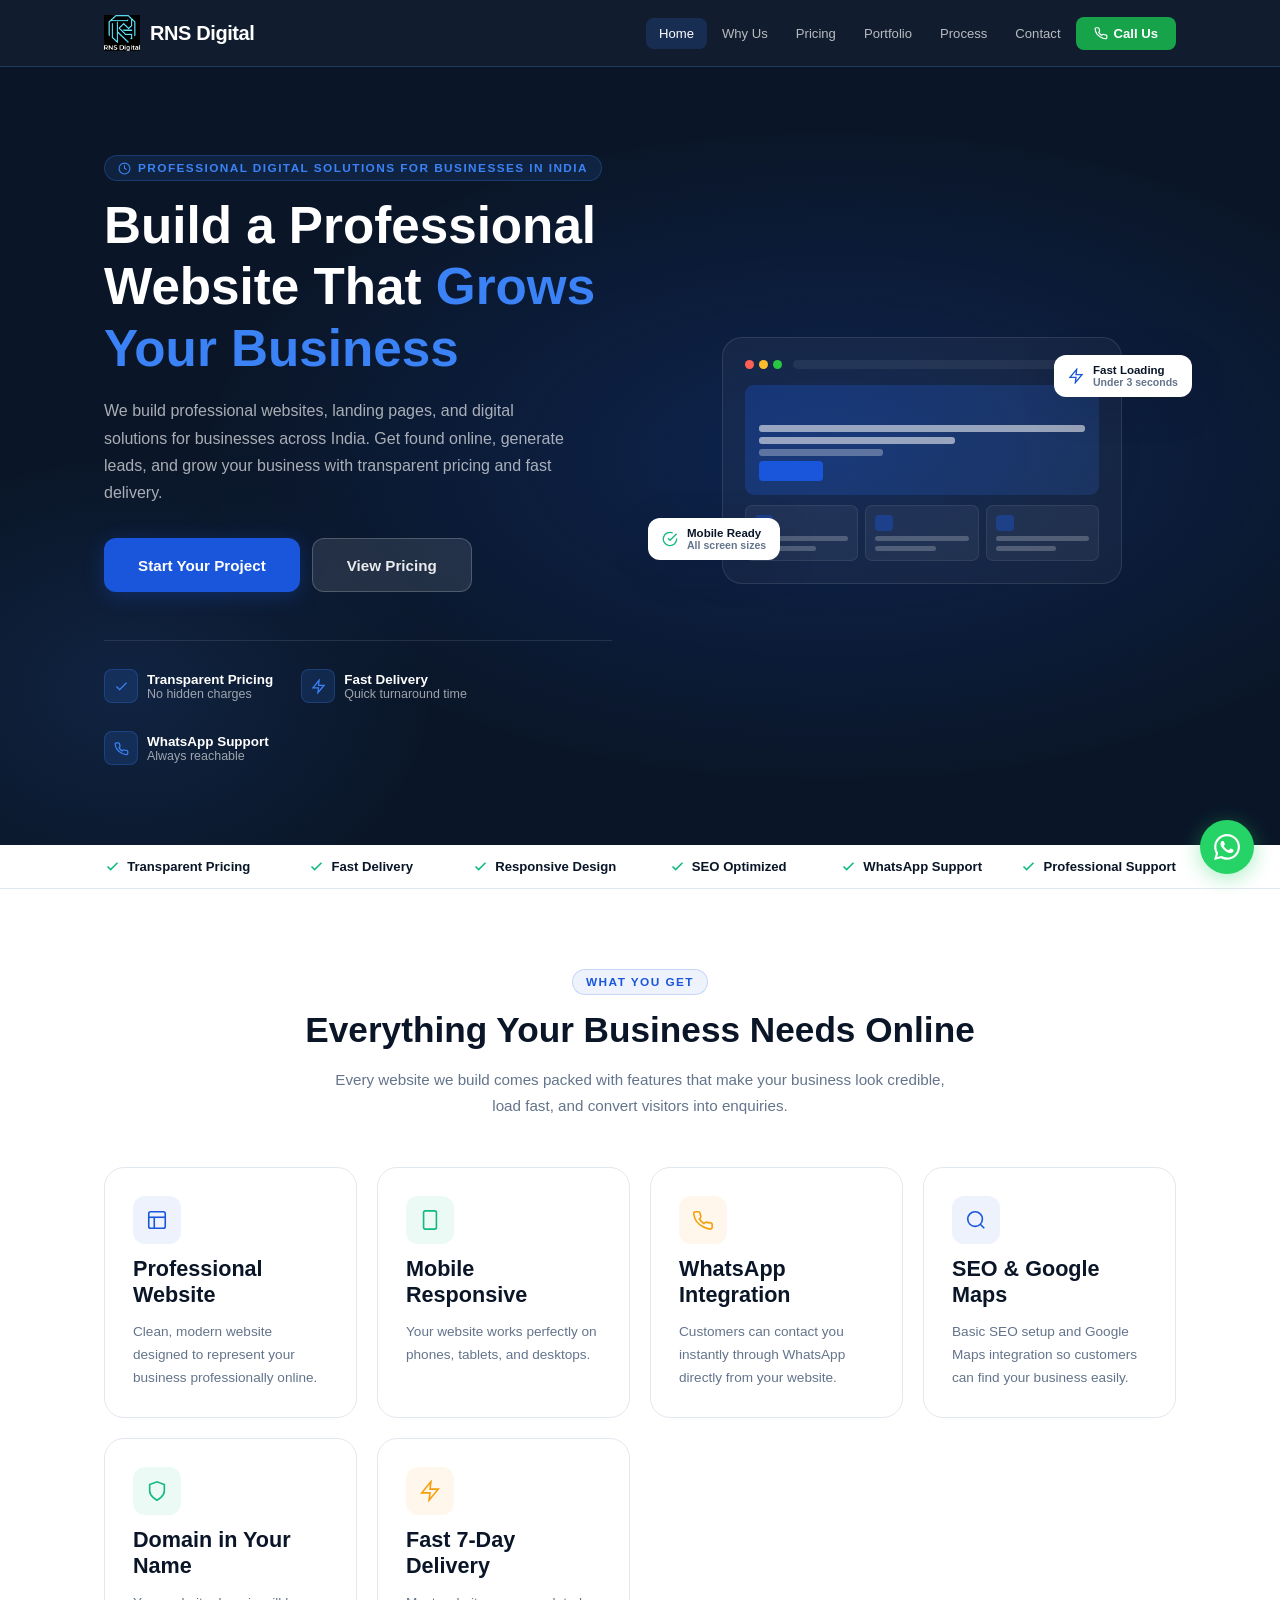
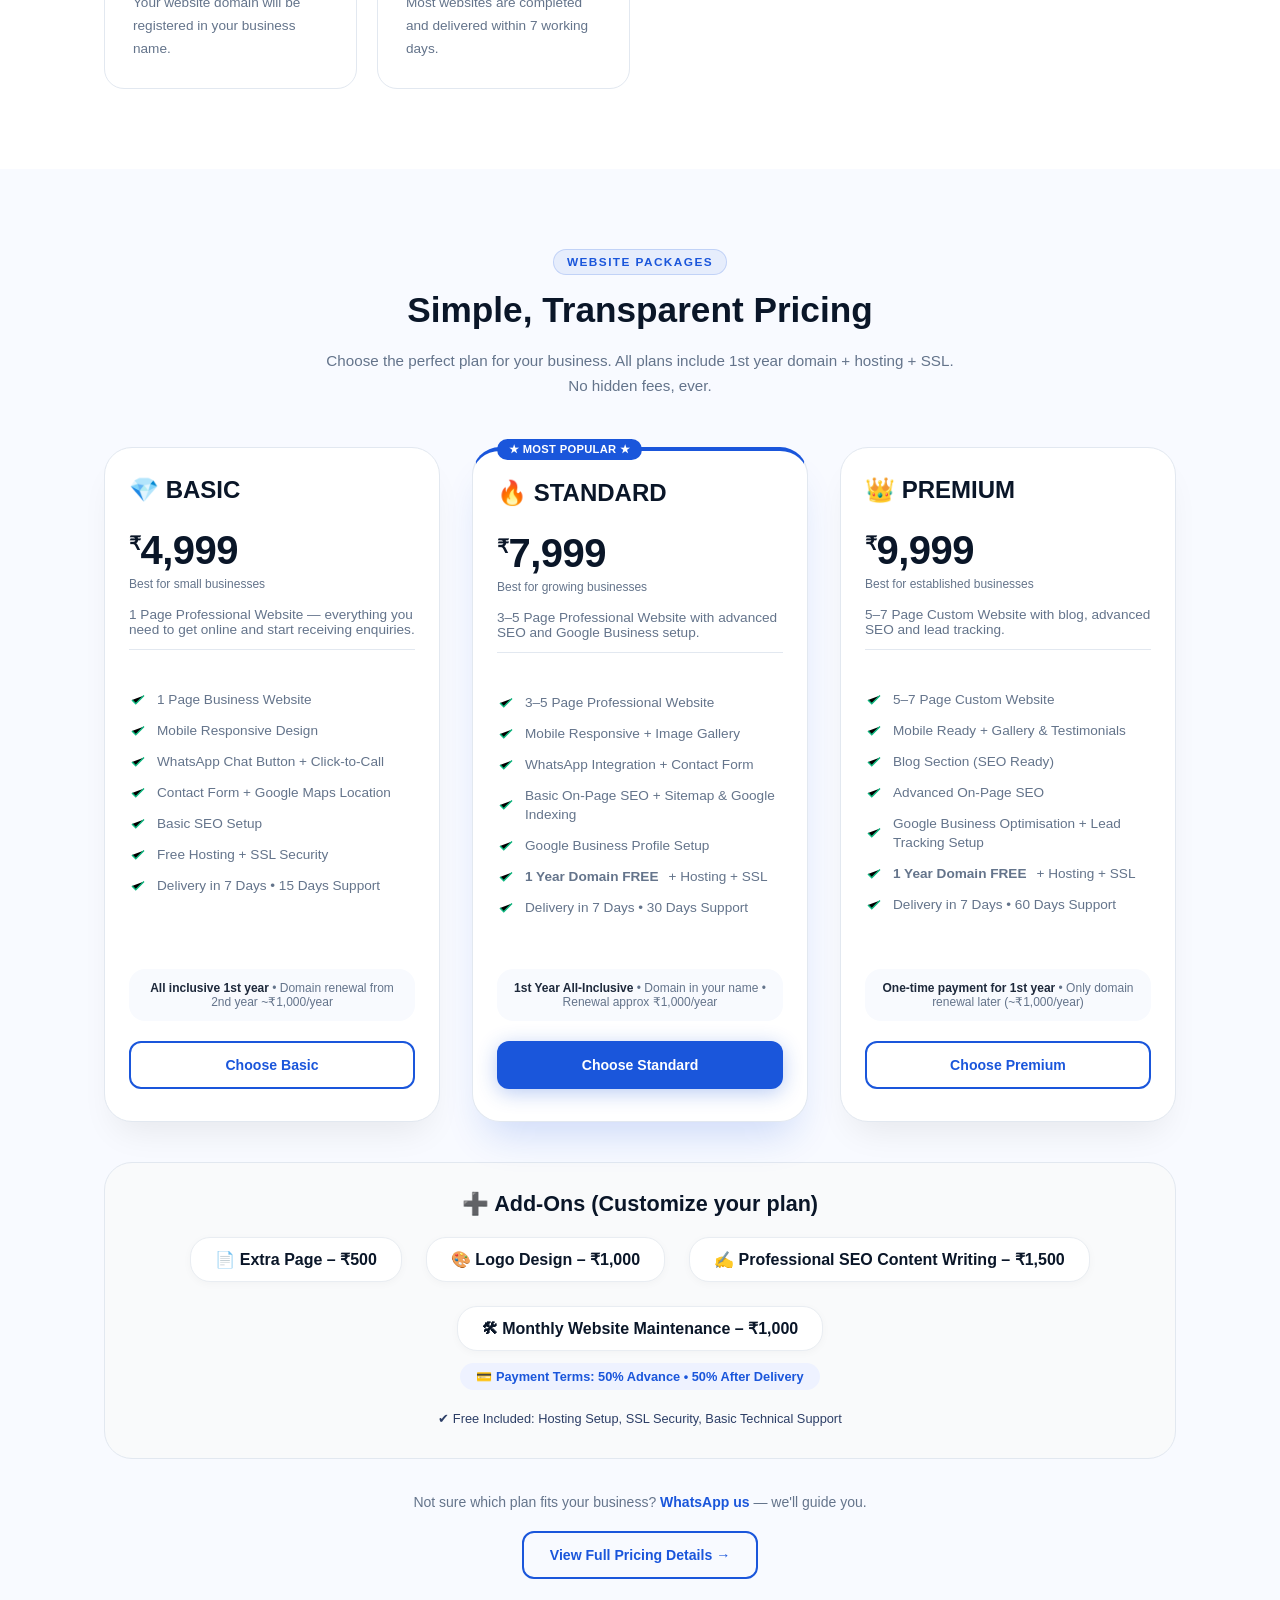
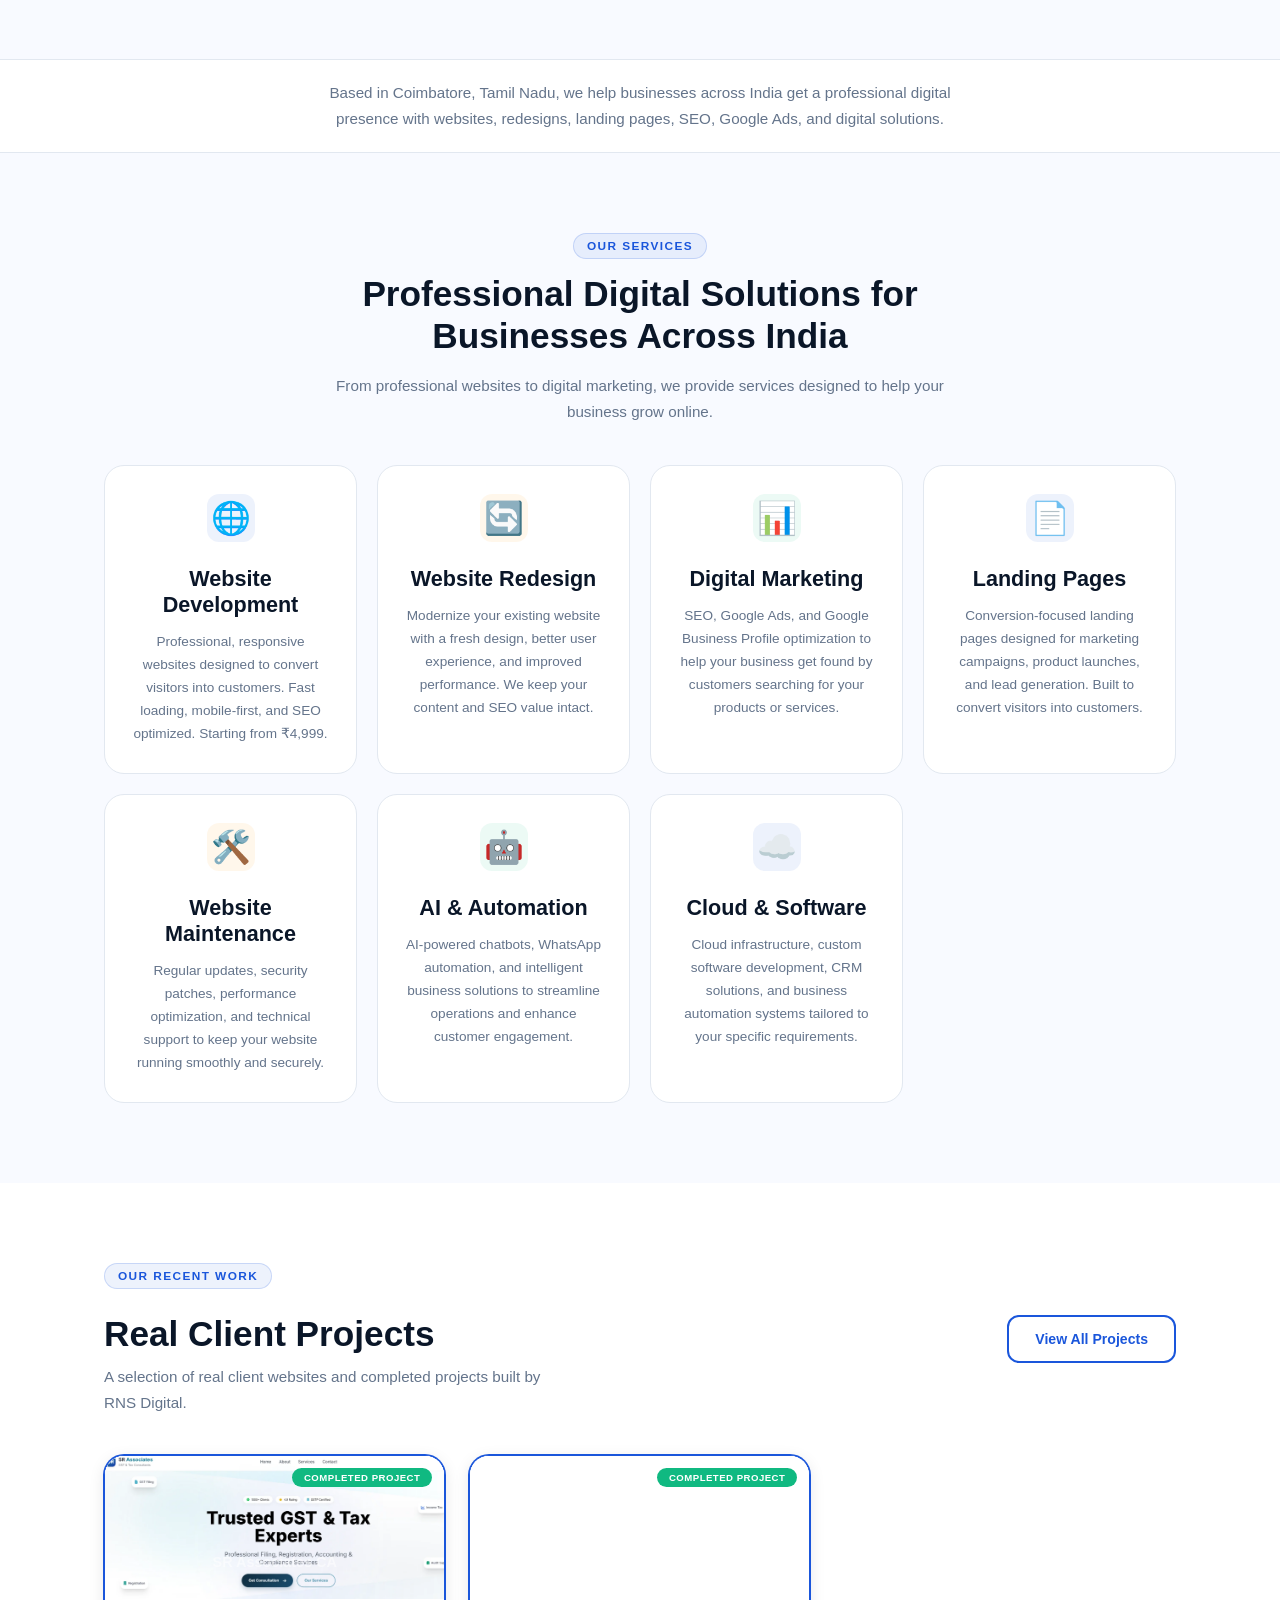
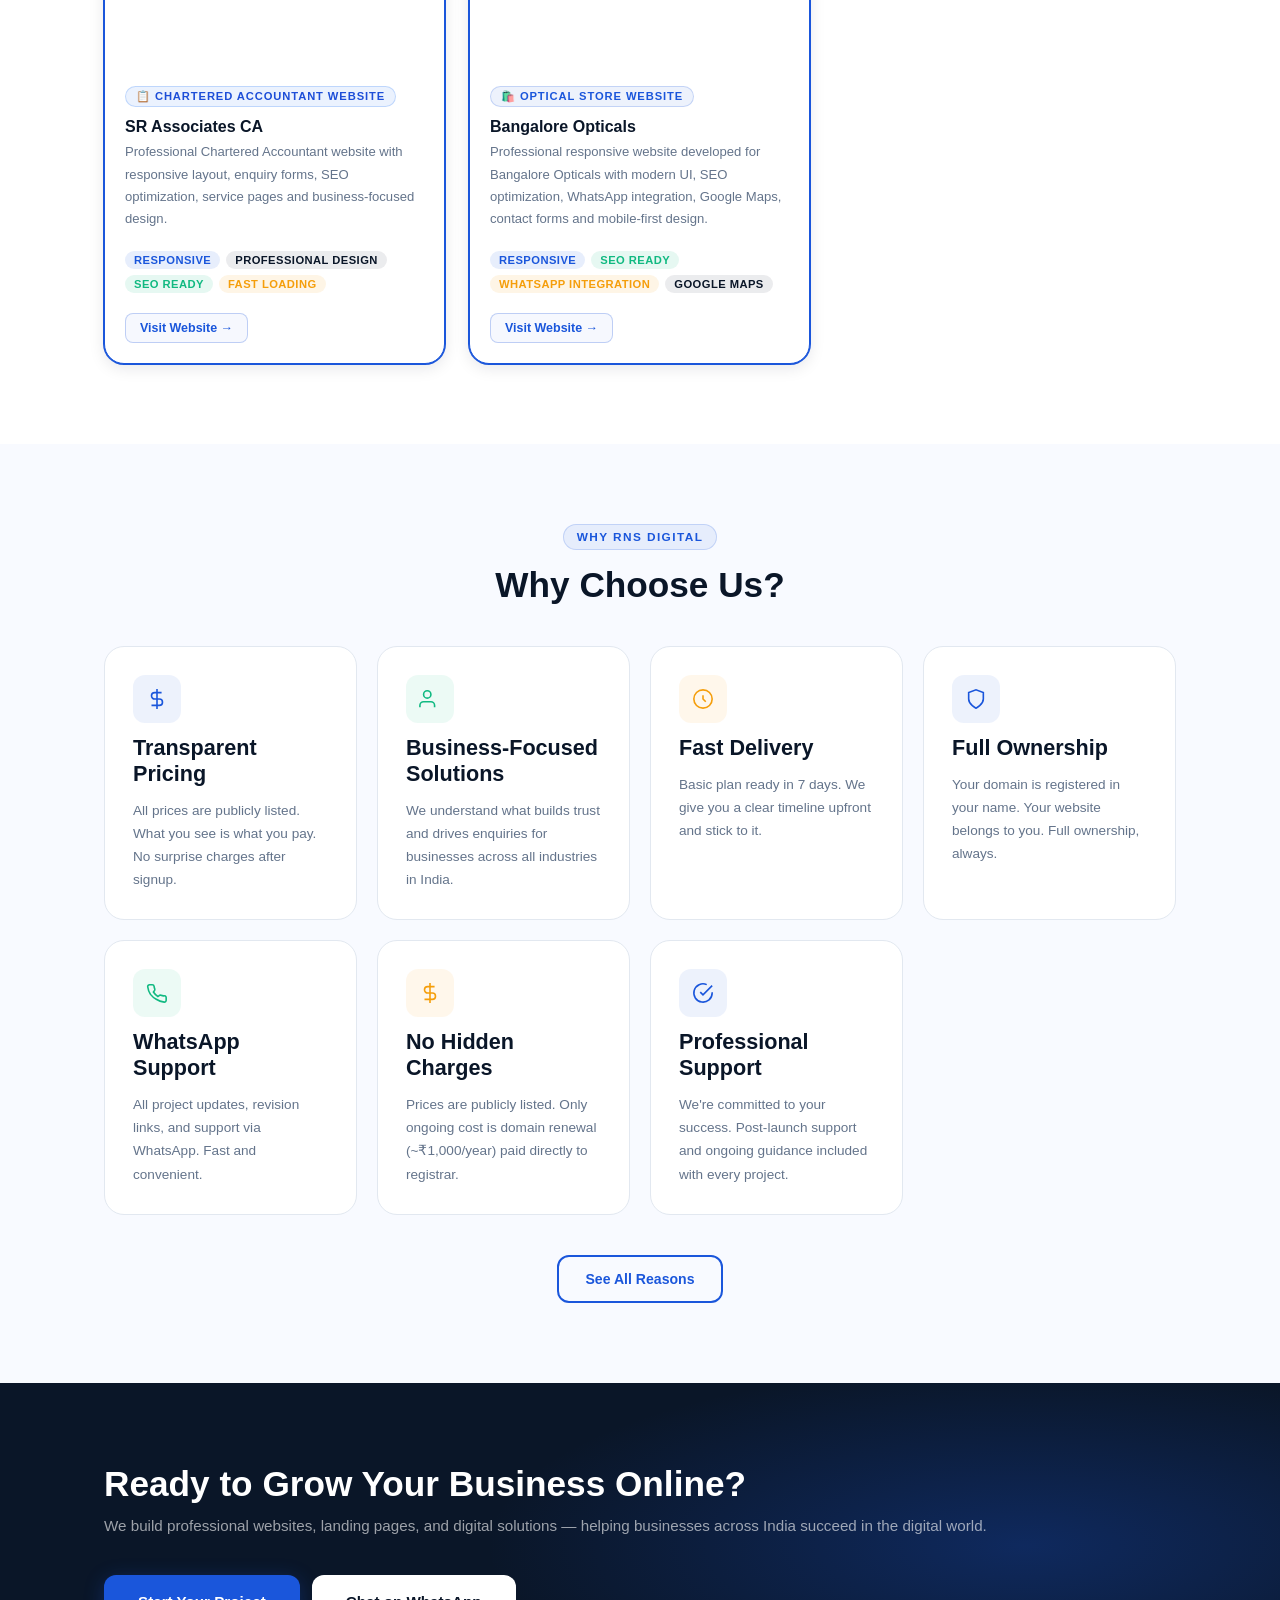
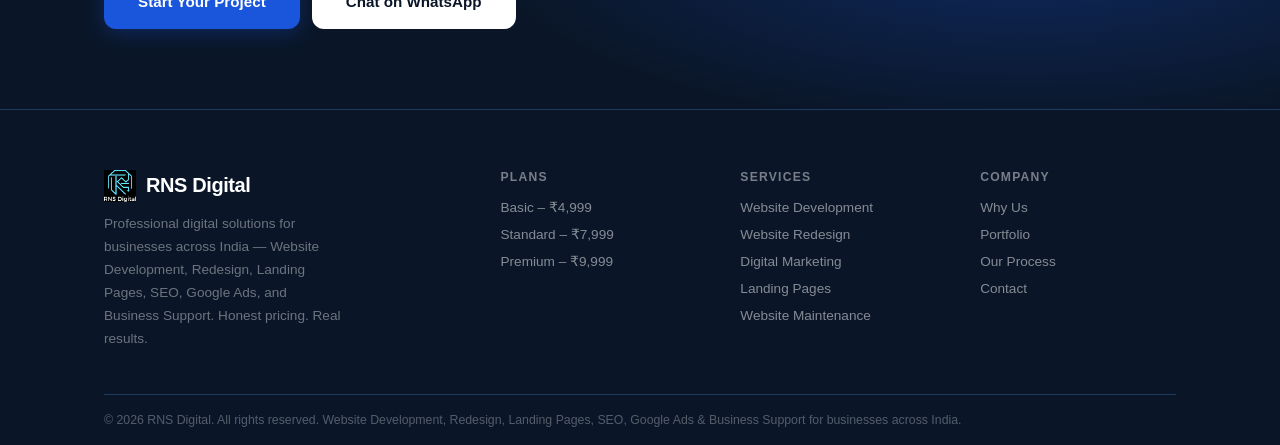
==== commit 4f6fd709: "Final RNS Digital website update" ====
--- a/index.html
+++ b/index.html
@@ -2,252 +2,160 @@
 <html lang="en">
 <head>
   <!-- Google tag (gtag.js) -->
-<script async src="https://www.googletagmanager.com/gtag/js?id=G-8GJW0HL2ST"></script>
-<script>
-  window.dataLayer = window.dataLayer || [];
-  function gtag(){dataLayer.push(arguments);}
-  gtag('js', new Date());
-  gtag('config', 'G-8GJW0HL2ST');
-</script>
+  <script async src="https://www.googletagmanager.com/gtag/js?id=G-8GJW0HL2ST"></script>
+  <script>
+    window.dataLayer = window.dataLayer || [];
+    function gtag(){dataLayer.push(arguments);}
+    gtag('js', new Date());
+    gtag('config', 'G-8GJW0HL2ST');
+  </script>
   <meta charset="UTF-8"/>
   <meta name="viewport" content="width=device-width, initial-scale=1.0"/>
-  <title>RNS Digital | Professional Websites for Local Businesses in India</title>
-  <meta name="description" content="RNS Digital – Professional website design for local businesses in Coimbatore, Tamil Nadu. Get found on Google &amp; WhatsApp from ₹4,999. Fast 7-day delivery. No hidden charges."/>
-  <meta name="keywords" content="website design Coimbatore, web design Coimbatore, local business website Coimbatore, affordable web design Coimbatore, RNS Digital, website for small business Tamil Nadu"/>
+  
+  <title>RNS Digital | Professional Website Development & Digital Solutions for Businesses in India</title>
+  <meta name="description" content="RNS Digital offers professional website development, redesign, landing pages, SEO, Google Ads, and digital solutions for businesses across India. Transparent pricing and fast delivery."/>
+  <meta name="keywords" content="website development India, business website design, professional web development, SEO India, Google Ads, Google Business Profile, website redesign, RNS Digital"/>
   <meta name="author" content="RNS Digital"/>
   <meta name="robots" content="index, follow"/>
   <meta name="google-site-verification" content="ZLaXzkJukF3yQ3JjN2AmFgSfGz4qRZpQc_ceKI58b6o" />
   <link rel="canonical" href="https://rnsdigital.co.in/"/>
-  <meta name="geo.region" content="IN-TN"/>
-  <meta name="geo.placename" content="Coimbatore, Tamil Nadu, India"/>
+  
   <meta property="og:type" content="website"/>
   <meta property="og:url" content="https://rnsdigital.co.in/"/>
-  <meta property="og:title" content="RNS Digital – Professional Website Design for Local Businesses"/>
-  <meta property="og:description" content="Affordable website design for local businesses in Coimbatore starting at ₹4,999. Mobile-ready, Google SEO setup, WhatsApp integration. 7-day delivery guaranteed."/>
+  <meta property="og:title" content="RNS Digital | Professional Website Development & Digital Solutions for Businesses in India"/>
+  <meta property="og:description" content="Professional website development, redesign, landing pages, SEO, Google Ads, and digital solutions for businesses across India. Transparent pricing and fast delivery."/>
   <meta property="og:image" content="https://rnsdigital.co.in/images/hero/og-preview.webp"/>
   <meta property="og:image:width" content="1200"/>
   <meta property="og:image:height" content="630"/>
   <meta property="og:site_name" content="RNS Digital"/>
   <meta property="og:locale" content="en_IN"/>
+  
   <meta name="twitter:card" content="summary_large_image"/>
-  <meta name="twitter:title" content="RNS Digital – Professional Website Design for Local Businesses"/>
-  <meta name="twitter:description" content="Affordable website design for local businesses in Coimbatore starting at ₹4,999. Mobile-ready, Google SEO setup, WhatsApp integration. 7-day delivery guaranteed."/>
+  <meta name="twitter:title" content="RNS Digital | Professional Website Development & Digital Solutions for Businesses in India"/>
+  <meta name="twitter:description" content="Professional website development, redesign, landing pages, SEO, Google Ads, and digital solutions for businesses across India. Transparent pricing and fast delivery."/>
   <meta name="twitter:image" content="https://rnsdigital.co.in/images/hero/og-preview.webp"/>
+  
   <script type="application/ld+json">
   {
     "@context": "https://schema.org",
-    "@type": "LocalBusiness",
+    "@type": "ProfessionalService",
     "name": "RNS Digital",
-    "description": "Professional website design for local businesses in Coimbatore, Tamil Nadu and across India.",
+    "alternateName": "RNS Digital Solutions",
+    "description": "Professional website development, redesign, SEO, Google Ads, and digital solutions for businesses across India.",
     "url": "https://rnsdigital.co.in",
     "logo": "https://rnsdigital.co.in/images/logo.png",
     "telephone": "+917550268805",
     "email": "rnsdigital.co.in@gmail.com",
-    "address": { "@type": "PostalAddress", "addressLocality": "Coimbatore", "addressRegion": "Tamil Nadu", "addressCountry": "IN" },
-    "geo": { "@type": "GeoCoordinates", "latitude": 11.0168, "longitude": 76.9558 },
+    "address": {
+      "@type": "PostalAddress",
+      "addressLocality": "Coimbatore",
+      "addressRegion": "Tamil Nadu",
+      "addressCountry": "IN"
+    },
+    "geo": {
+      "@type": "GeoCoordinates",
+      "latitude": 11.0168,
+      "longitude": 76.9558
+    },
     "areaServed": [
-      { "@type": "City", "name": "Coimbatore" },
+      { "@type": "Country", "name": "India" },
       { "@type": "State", "name": "Tamil Nadu" },
-      { "@type": "Country", "name": "India" }
+      { "@type": "City", "name": "Coimbatore" }
     ],
     "priceRange": "₹₹",
     "openingHours": "Mo-Sa 09:00-19:00",
-    "offers": [
-      { "@type": "Offer", "name": "Basic Business Plan", "price": "4999", "priceCurrency": "INR", "url": "https://rnsdigital.co.in/basic.html" },
-      { "@type": "Offer", "name": "Standard Business Plan", "price": "7999", "priceCurrency": "INR", "url": "https://rnsdigital.co.in/standard.html" },
-      { "@type": "Offer", "name": "Premium Business Plan", "price": "9999", "priceCurrency": "INR", "url": "https://rnsdigital.co.in/premium.html" }
-    ]
+    "hasOfferCatalog": {
+      "@type": "OfferCatalog",
+      "name": "Digital Services",
+      "itemListElement": [
+        {
+          "@type": "Offer",
+          "itemOffered": {
+            "@type": "Service",
+            "name": "Website Development"
+          },
+          "price": "4999",
+          "priceCurrency": "INR"
+        },
+        {
+          "@type": "Offer",
+          "itemOffered": {
+            "@type": "Service",
+            "name": "Website Redesign"
+          }
+        },
+        {
+          "@type": "Offer",
+          "itemOffered": {
+            "@type": "Service",
+            "name": "SEO"
+          }
+        },
+        {
+          "@type": "Offer",
+          "itemOffered": {
+            "@type": "Service",
+            "name": "Google Ads"
+          }
+        }
+      ]
+    }
   }
   </script>
+  
   <link rel="stylesheet" href="css/style.css"/>
-  <style>
-    /* additional inline styles to ensure new pricing looks crisp and matches the existing design language */
-    .pricing-grid {
-      display: flex;
-      flex-wrap: wrap;
-      gap: 32px;
-      justify-content: center;
-      margin-top: 32px;
-    }
-    .pricing-card {
-      background: var(--white);
-      border-radius: 28px;
-      padding: 28px 24px 32px;
-      box-shadow: 0 20px 35px -12px rgba(0,0,0,0.08);
-      transition: all 0.2s ease;
-      flex: 1;
-      min-width: 280px;
-      border: 1px solid var(--border);
-      position: relative;
-    }
-    .pricing-card.featured {
-      border-top: 4px solid var(--blue);
-      box-shadow: 0 25px 40px -14px rgba(26,86,219,0.2);
-      transform: scale(1.02);
-    }
-    .pricing-badge-top {
-      position: absolute;
-      top: -12px;
-      left: 24px;
-      background: var(--blue);
-      color: white;
-      font-size: 0.7rem;
-      font-weight: 700;
-      padding: 4px 12px;
-      border-radius: 40px;
-      letter-spacing: 0.3px;
-    }
-    .plan-name {
-      font-size: 1.6rem;
-      font-weight: 700;
-      color: var(--navy);
-      margin-bottom: 8px;
-    }
-    .price-main {
-      font-size: 2.5rem;
-      font-weight: 800;
-      color: var(--navy);
-      margin: 16px 0 4px;
-      letter-spacing: -0.5px;
-    }
-    .price-main sup {
-      font-size: 1.2rem;
-      font-weight: 600;
-      top: -0.8em;
-    }
-    .price-note {
-      font-size: 0.75rem;
-      color: var(--text-muted);
-      margin-bottom: 16px;
-    }
-    .plan-desc {
-      font-size: 0.85rem;
-      color: var(--text-light);
-      margin-bottom: 20px;
-      padding-bottom: 12px;
-      border-bottom: 1px solid var(--border);
-    }
-    .plan-features {
-      list-style: none;
-      margin: 20px 0 20px;
-      padding: 0;
-    }
-    .plan-feature {
-      display: flex;
-      align-items: center;
-      gap: 10px;
-      font-size: 0.85rem;
-      margin-bottom: 12px;
-      color: var(--text-muted);
-    }
-    .plan-feature svg {
-      width: 18px;
-      height: 18px;
-      stroke: #10B981;
-      stroke-width: 2;
-      flex-shrink: 0;
-    }
-    .renewal-note {
-      background: #F8FAFE;
-      padding: 12px;
-      border-radius: 16px;
-      font-size: 0.75rem;
-      color: var(--text-muted);
-      margin: 20px 0 20px;
-      text-align: center;
-    }
-    .addons-section {
-      margin-top: 40px;
-      background: #F9FAFB;
-      border-radius: 28px;
-      padding: 28px 24px;
-      text-align: center;
-      border: 1px solid var(--border);
-    }
-    .addons-grid {
-      display: flex;
-      flex-wrap: wrap;
-      justify-content: center;
-      gap: 24px;
-      margin-top: 20px;
-    }
-    .addon-item {
-      background: white;
-      border-radius: 20px;
-      padding: 12px 24px;
-      font-weight: 600;
-      color: var(--navy);
-      box-shadow: 0 2px 8px rgba(0,0,0,0.03);
-      border: 1px solid #e9edf2;
-    }
-    .badge-payment {
-      display: inline-block;
-      background: #eef2ff;
-      border-radius: 40px;
-      padding: 6px 16px;
-      font-size: 0.8rem;
-      font-weight: 600;
-      color: var(--blue);
-      margin-top: 12px;
-    }
-    @media (max-width: 760px) {
-      .pricing-card.featured { transform: scale(1); }
-      .pricing-grid { gap: 24px; }
-    }
-  </style>
 </head>
 <body>
 
-<!-- removed "Limited Launch Offer" banner entirely -->
-<nav class="navbar">
+<nav class="navbar" role="navigation" aria-label="Main navigation">
   <div class="container">
     <div class="navbar-inner">
-      <a href="index.html" class="nav-logo">
-        <img src="images/logo.png" alt="RNS Digital Logo" class="nav-logo-img"/>
+      <a href="index.html" class="nav-logo" aria-label="RNS Digital Home">
+        <img src="images/logo.png" alt="RNS Digital Logo" class="nav-logo-img" width="36" height="36"/>
         <span>RNS <span class="logo-highlight">Digital</span></span>
       </a>
-      <ul class="nav-links">
-        <li><a href="index.html" class="active">Home</a></li>
-        <li><a href="why-us.html">Why Us</a></li>
-        <li><a href="pricing.html">Pricing</a></li>
-        <li><a href="portfolio.html">Portfolio</a></li>
-        <li><a href="process.html">Process</a></li>
-        <li><a href="contact.html">Contact</a></li>
-        <li><a href="tel:+917550268805" class="nav-cta nav-call">
-          <svg viewBox="0 0 24 24" fill="none" stroke="currentColor" stroke-width="2" width="14" height="14" style="flex-shrink:0"><path d="M22 16.92v3a2 2 0 0 1-2.18 2 19.79 19.79 0 0 1-8.63-3.07A19.5 19.5 0 0 1 4.9 13.5 19.79 19.79 0 0 1 1.86 5.18 2 2 0 0 1 3.83 3h3a2 2 0 0 1 2 1.72c.13.96.36 1.9.71 2.81a2 2 0 0 1-.45 2.11L8.09 10.91A16 16 0 0 0 13 15.82l1.27-.92a2 2 0 0 1 2.11-.45c.91.35 1.85.58 2.81.71A2 2 0 0 1 22 16.92z"/></svg>
+      <ul class="nav-links" role="menubar">
+        <li role="none"><a href="index.html" class="active" role="menuitem">Home</a></li>
+        <li role="none"><a href="why-us.html" role="menuitem">Why Us</a></li>
+        <li role="none"><a href="pricing.html" role="menuitem">Pricing</a></li>
+        <li role="none"><a href="portfolio.html" role="menuitem">Portfolio</a></li>
+        <li role="none"><a href="process.html" role="menuitem">Process</a></li>
+        <li role="none"><a href="contact.html" role="menuitem">Contact</a></li>
+        <li role="none"><a href="tel:+917550268805" class="nav-cta nav-call" role="menuitem">
+          <svg viewBox="0 0 24 24" fill="none" stroke="currentColor" stroke-width="2" width="14" height="14" aria-hidden="true"><path d="M22 16.92v3a2 2 0 0 1-2.18 2 19.79 19.79 0 0 1-8.63-3.07A19.5 19.5 0 0 1 4.9 13.5 19.79 19.79 0 0 1 1.86 5.18 2 2 0 0 1 3.83 3h3a2 2 0 0 1 2 1.72c.13.96.36 1.9.71 2.81a2 2 0 0 1-.45 2.11L8.09 10.91A16 16 0 0 0 13 15.82l1.27-.92a2 2 0 0 1 2.11-.45c.91.35 1.85.58 2.81.71A2 2 0 0 1 22 16.92z"/></svg>
           Call Us</a></li>
       </ul>
-      <button class="nav-toggle" aria-label="Menu"><span></span><span></span><span></span></button>
+      <button class="nav-toggle" aria-label="Toggle navigation menu" aria-expanded="false"><span></span><span></span><span></span></button>
     </div>
   </div>
 </nav>
 
 <!-- HERO -->
-<section class="hero">
+<section class="hero" aria-labelledby="hero-heading">
   <div class="container">
     <div class="hero-grid">
       <div class="hero-content">
         <div class="section-label light">
-          <svg viewBox="0 0 24 24" fill="none" stroke="currentColor" stroke-width="2" width="13" height="13"><circle cx="12" cy="12" r="10"/><path d="M12 6v6l4 2"/></svg>
-          Helping Businesses Grow Online
-        </div>
-        <h1>Get More Customers Through <em>Google &amp; WhatsApp</em></h1>
-        <p>We build fast, professional websites for local businesses across India. Our websites help businesses appear on Google, build trust with customers, and receive enquiries through WhatsApp.</p>
+          <svg viewBox="0 0 24 24" fill="none" stroke="currentColor" stroke-width="2" width="13" height="13" aria-hidden="true"><circle cx="12" cy="12" r="10"/><path d="M12 6v6l4 2"/></svg>
+          Professional Digital Solutions for Businesses in India
+        </div>
+        <h1 id="hero-heading">Build a Professional Website That <em>Grows Your Business</em></h1>
+        <p>We build professional websites, landing pages, and digital solutions for businesses across India. Get found online, generate leads, and grow your business with transparent pricing and fast delivery.</p>
         <div class="hero-actions">
-          <a href="contact.html" class="btn btn-primary btn-lg">Start Your Website</a>
-          <a href="#packages" class="btn btn-lg" style="background:rgba(255,255,255,.1);color:rgba(255,255,255,.9);border:1px solid rgba(255,255,255,.2);">View Pricing</a>
+          <a href="contact.html" class="btn btn-primary btn-lg">Start Your Project</a>
+          <a href="#packages" class="btn btn-lg btn-hero-secondary">View Pricing</a>
         </div>
         <div class="hero-trust">
           <div class="hero-trust-item">
-            <div class="trust-icon"><svg viewBox="0 0 24 24"><polyline points="20 6 9 17 4 12"/></svg></div>
+            <div class="trust-icon" aria-hidden="true"><svg viewBox="0 0 24 24"><polyline points="20 6 9 17 4 12"/></svg></div>
             <div class="trust-text"><strong>Transparent Pricing</strong>No hidden charges</div>
           </div>
           <div class="hero-trust-item">
-            <div class="trust-icon"><svg viewBox="0 0 24 24"><path d="M13 2L3 14h9l-1 8 10-12h-9l1-8z"/></svg></div>
-            <div class="trust-text"><strong>7 Days Delivery</strong>Basic plan</div>
+            <div class="trust-icon" aria-hidden="true"><svg viewBox="0 0 24 24"><path d="M13 2L3 14h9l-1 8 10-12h-9l1-8z"/></svg></div>
+            <div class="trust-text"><strong>Fast Delivery</strong>Quick turnaround time</div>
           </div>
           <div class="hero-trust-item">
-            <div class="trust-icon"><svg viewBox="0 0 24 24"><path d="M22 16.92v3a2 2 0 0 1-2.18 2 19.79 19.79 0 0 1-8.63-3.07A19.5 19.5 0 0 1 4.9 13.5 19.79 19.79 0 0 1 1.86 5.18 2 2 0 0 1 3.83 3h3a2 2 0 0 1 2 1.72c.13.96.36 1.9.71 2.81a2 2 0 0 1-.45 2.11L8.09 10.91A16 16 0 0 0 13 15.82l1.27-.92a2 2 0 0 1 2.11-.45c.91.35 1.85.58 2.81.71A2 2 0 0 1 22 16.92z"/></svg></div>
+            <div class="trust-icon" aria-hidden="true"><svg viewBox="0 0 24 24"><path d="M22 16.92v3a2 2 0 0 1-2.18 2 19.79 19.79 0 0 1-8.63-3.07A19.5 19.5 0 0 1 4.9 13.5 19.79 19.79 0 0 1 1.86 5.18 2 2 0 0 1 3.83 3h3a2 2 0 0 1 2 1.72c.13.96.36 1.9.71 2.81a2 2 0 0 1-.45 2.11L8.09 10.91A16 16 0 0 0 13 15.82l1.27-.92a2 2 0 0 1 2.11-.45c.91.35 1.85.58 2.81.71A2 2 0 0 1 22 16.92z"/></svg></div>
             <div class="trust-text"><strong>WhatsApp Support</strong>Always reachable</div>
           </div>
         </div>
@@ -259,7 +167,7 @@
             <div class="mockup-url"></div>
           </div>
           <div class="mockup-hero-block">
-            <div style="width:100%">
+            <div class="mockup-block-inner">
               <div class="mockup-line"></div>
               <div class="mockup-line s"></div>
               <div class="mockup-line xs"></div>
@@ -273,12 +181,12 @@
           </div>
         </div>
         <div class="float-badge fb1">
-          <svg viewBox="0 0 24 24" fill="none" stroke="#1A56DB" stroke-width="2"><path d="M13 2L3 14h9l-1 8 10-12h-9l1-8z"/></svg>
-          <div><div style="font-size:.72rem;font-weight:700;color:var(--navy);">Fast Loading</div><div style="font-size:.66rem;color:var(--text-muted);">Under 3 seconds</div></div>
+          <svg viewBox="0 0 24 24" fill="none" stroke="#1A56DB" stroke-width="2" aria-hidden="true"><path d="M13 2L3 14h9l-1 8 10-12h-9l1-8z"/></svg>
+          <div><div class="badge-title">Fast Loading</div><div class="badge-sub">Under 3 seconds</div></div>
         </div>
         <div class="float-badge fb2">
-          <svg viewBox="0 0 24 24" fill="none" stroke="#10B981" stroke-width="2"><path d="M22 11.08V12a10 10 0 1 1-5.93-9.14"/><polyline points="22 4 12 14.01 9 11.01"/></svg>
-          <div><div style="font-size:.72rem;font-weight:700;color:var(--navy);">Mobile Ready</div><div style="font-size:.66rem;color:var(--text-muted);">All screen sizes</div></div>
+          <svg viewBox="0 0 24 24" fill="none" stroke="#10B981" stroke-width="2" aria-hidden="true"><path d="M22 11.08V12a10 10 0 1 1-5.93-9.14"/><polyline points="22 4 12 14.01 9 11.01"/></svg>
+          <div><div class="badge-title">Mobile Ready</div><div class="badge-sub">All screen sizes</div></div>
         </div>
       </div>
     </div>
@@ -286,66 +194,83 @@
 </section>
 
 <!-- TRUST STRIP -->
-<section style="background:var(--white);border-bottom:1px solid var(--border);padding:14px 0;">
-  <div class="container">
-    <div style="display:flex;flex-wrap:wrap;justify-content:center;gap:20px 36px;align-items:center;">
-      <div style="display:flex;align-items:center;gap:7px;font-size:.82rem;font-weight:600;color:var(--navy);"><svg viewBox="0 0 24 24" fill="none" stroke="#10B981" stroke-width="2.5" width="15" height="15"><polyline points="20 6 9 17 4 12"/></svg>Trusted by Local Businesses</div>
-      <div style="display:flex;align-items:center;gap:7px;font-size:.82rem;font-weight:600;color:var(--navy);"><svg viewBox="0 0 24 24" fill="none" stroke="#10B981" stroke-width="2.5" width="15" height="15"><polyline points="20 6 9 17 4 12"/></svg>Fast 7-Day Delivery</div>
-      <div style="display:flex;align-items:center;gap:7px;font-size:.82rem;font-weight:600;color:var(--navy);"><svg viewBox="0 0 24 24" fill="none" stroke="#10B981" stroke-width="2.5" width="15" height="15"><polyline points="20 6 9 17 4 12"/></svg>Mobile-First Websites</div>
-      <div style="display:flex;align-items:center;gap:7px;font-size:.82rem;font-weight:600;color:var(--navy);"><svg viewBox="0 0 24 24" fill="none" stroke="#10B981" stroke-width="2.5" width="15" height="15"><polyline points="20 6 9 17 4 12"/></svg>WhatsApp &amp; Google Ready</div>
-      <div style="display:flex;align-items:center;gap:7px;font-size:.82rem;font-weight:600;color:var(--navy);"><svg viewBox="0 0 24 24" fill="none" stroke="#10B981" stroke-width="2.5" width="15" height="15"><polyline points="20 6 9 17 4 12"/></svg>No Hidden Charges</div>
-    </div>
-  </div>
-</section>
-
-<!-- WHAT YOU GET section stays the same -->
-<section class="section" style="background:var(--white);">
+<section class="trust-strip" aria-label="Trust indicators">
+  <div class="container">
+    <div class="trust-strip-grid">
+      <div class="trust-strip-item">
+        <svg viewBox="0 0 24 24" fill="none" stroke="#10B981" stroke-width="2.5" width="15" height="15" aria-hidden="true"><polyline points="20 6 9 17 4 12"/></svg>
+        Transparent Pricing
+      </div>
+      <div class="trust-strip-item">
+        <svg viewBox="0 0 24 24" fill="none" stroke="#10B981" stroke-width="2.5" width="15" height="15" aria-hidden="true"><polyline points="20 6 9 17 4 12"/></svg>
+        Fast Delivery
+      </div>
+      <div class="trust-strip-item">
+        <svg viewBox="0 0 24 24" fill="none" stroke="#10B981" stroke-width="2.5" width="15" height="15" aria-hidden="true"><polyline points="20 6 9 17 4 12"/></svg>
+        Responsive Design
+      </div>
+      <div class="trust-strip-item">
+        <svg viewBox="0 0 24 24" fill="none" stroke="#10B981" stroke-width="2.5" width="15" height="15" aria-hidden="true"><polyline points="20 6 9 17 4 12"/></svg>
+        SEO Optimized
+      </div>
+      <div class="trust-strip-item">
+        <svg viewBox="0 0 24 24" fill="none" stroke="#10B981" stroke-width="2.5" width="15" height="15" aria-hidden="true"><polyline points="20 6 9 17 4 12"/></svg>
+        WhatsApp Support
+      </div>
+      <div class="trust-strip-item">
+        <svg viewBox="0 0 24 24" fill="none" stroke="#10B981" stroke-width="2.5" width="15" height="15" aria-hidden="true"><polyline points="20 6 9 17 4 12"/></svg>
+        Professional Support
+      </div>
+    </div>
+  </div>
+</section>
+
+<!-- WHAT YOU GET -->
+<section class="section" style="background:var(--white);" aria-labelledby="what-you-get-heading">
   <div class="container">
     <div class="text-center mb-48">
-      <div class="section-label" style="justify-content:center;">What You Get</div>
-      <h2>Everything Your Business Needs Online</h2>
+      <div class="section-label">What You Get</div>
+      <h2 id="what-you-get-heading">Everything Your Business Needs Online</h2>
       <p class="mt-16 max-640">Every website we build comes packed with features that make your business look credible, load fast, and convert visitors into enquiries.</p>
     </div>
     <div class="why-grid">
-      <div class="why-card"><div class="why-icon blue"><svg viewBox="0 0 24 24"><rect x="3" y="3" width="18" height="18" rx="2"/><path d="M3 9h18"/><path d="M9 21V9"/></svg></div><h3>Professional Website</h3><p>Clean, modern website designed to represent your business professionally online.</p></div>
-      <div class="why-card"><div class="why-icon green"><svg viewBox="0 0 24 24"><rect x="5" y="2" width="14" height="20" rx="2"/><path d="M12 18h.01"/></svg></div><h3>Mobile Responsive</h3><p>Your website works perfectly on phones, tablets, and desktops.</p></div>
-      <div class="why-card"><div class="why-icon amber"><svg viewBox="0 0 24 24"><path d="M22 16.92v3a2 2 0 0 1-2.18 2 19.79 19.79 0 0 1-8.63-3.07A19.5 19.5 0 0 1 4.9 13.5 19.79 19.79 0 0 1 1.86 5.18 2 2 0 0 1 3.83 3h3a2 2 0 0 1 2 1.72c.13.96.36 1.9.71 2.81a2 2 0 0 1-.45 2.11L8.09 10.91A16 16 0 0 0 13 15.82l1.27-.92a2 2 0 0 1 2.11-.45c.91.35 1.85.58 2.81.71A2 2 0 0 1 22 16.92z"/></svg></div><h3>WhatsApp Integration</h3><p>Customers can contact you instantly through WhatsApp directly from your website.</p></div>
-      <div class="why-card"><div class="why-icon blue"><svg viewBox="0 0 24 24"><circle cx="11" cy="11" r="8"/><path d="m21 21-4.35-4.35"/></svg></div><h3>SEO &amp; Google Maps</h3><p>Basic SEO setup and Google Maps integration so customers can find your business easily.</p></div>
-      <div class="why-card"><div class="why-icon green"><svg viewBox="0 0 24 24"><path d="M12 22s8-4 8-10V5l-8-3-8 3v7c0 6 8 10 8 10z"/></svg></div><h3>Domain in Your Name</h3><p>Your website domain will be registered in your business name.</p></div>
-      <div class="why-card"><div class="why-icon amber"><svg viewBox="0 0 24 24"><path d="M13 2L3 14h9l-1 8 10-12h-9l1-8z"/></svg></div><h3>Fast 7-Day Delivery</h3><p>Most websites are completed and delivered within 7 working days.</p></div>
-    </div>
-  </div>
-</section>
-
-<!--  NEW PRICING SECTION (3 PLANS, NO LAUNCH OFFER TAGS) -->
-<section class="section" style="background:var(--off-white);" id="packages">
+      <div class="why-card"><div class="why-icon blue" aria-hidden="true"><svg viewBox="0 0 24 24"><rect x="3" y="3" width="18" height="18" rx="2"/><path d="M3 9h18"/><path d="M9 21V9"/></svg></div><h3>Professional Website</h3><p>Clean, modern website designed to represent your business professionally online.</p></div>
+      <div class="why-card"><div class="why-icon green" aria-hidden="true"><svg viewBox="0 0 24 24"><rect x="5" y="2" width="14" height="20" rx="2"/><path d="M12 18h.01"/></svg></div><h3>Mobile Responsive</h3><p>Your website works perfectly on phones, tablets, and desktops.</p></div>
+      <div class="why-card"><div class="why-icon amber" aria-hidden="true"><svg viewBox="0 0 24 24"><path d="M22 16.92v3a2 2 0 0 1-2.18 2 19.79 19.79 0 0 1-8.63-3.07A19.5 19.5 0 0 1 4.9 13.5 19.79 19.79 0 0 1 1.86 5.18 2 2 0 0 1 3.83 3h3a2 2 0 0 1 2 1.72c.13.96.36 1.9.71 2.81a2 2 0 0 1-.45 2.11L8.09 10.91A16 16 0 0 0 13 15.82l1.27-.92a2 2 0 0 1 2.11-.45c.91.35 1.85.58 2.81.71A2 2 0 0 1 22 16.92z"/></svg></div><h3>WhatsApp Integration</h3><p>Customers can contact you instantly through WhatsApp directly from your website.</p></div>
+      <div class="why-card"><div class="why-icon blue" aria-hidden="true"><svg viewBox="0 0 24 24"><circle cx="11" cy="11" r="8"/><path d="m21 21-4.35-4.35"/></svg></div><h3>SEO &amp; Google Maps</h3><p>Basic SEO setup and Google Maps integration so customers can find your business easily.</p></div>
+      <div class="why-card"><div class="why-icon green" aria-hidden="true"><svg viewBox="0 0 24 24"><path d="M12 22s8-4 8-10V5l-8-3-8 3v7c0 6 8 10 8 10z"/></svg></div><h3>Domain in Your Name</h3><p>Your website domain will be registered in your business name.</p></div>
+      <div class="why-card"><div class="why-icon amber" aria-hidden="true"><svg viewBox="0 0 24 24"><path d="M13 2L3 14h9l-1 8 10-12h-9l1-8z"/></svg></div><h3>Fast 7-Day Delivery</h3><p>Most websites are completed and delivered within 7 working days.</p></div>
+    </div>
+  </div>
+</section>
+
+<!-- PRICING PREVIEW -->
+<section class="section" style="background:var(--off-white);" id="packages" aria-labelledby="pricing-heading">
   <div class="container">
     <div class="text-center mb-48">
-      <div class="section-label" style="justify-content:center;">Website Packages</div>
-      <h2>Simple, Transparent Pricing</h2>
+      <div class="section-label">Website Packages</div>
+      <h2 id="pricing-heading">Simple, Transparent Pricing</h2>
       <p class="mt-16 max-640">Choose the perfect plan for your business. All plans include 1st year domain + hosting + SSL. No hidden fees, ever.</p>
     </div>
     <div class="pricing-grid">
-      <!-- BASIC PLAN -->
       <div class="pricing-card">
         <div class="plan-name">💎 BASIC</div>
         <div class="price-main"><sup>₹</sup>4,999</div>
         <div class="price-note">Best for small businesses</div>
         <div class="plan-desc">1 Page Professional Website — everything you need to get online and start receiving enquiries.</div>
         <ul class="plan-features">
-          <li class="plan-feature"><svg viewBox="0 0 24 24"><polyline points="20 6 9 17 4 12"/></svg>1 Page Business Website</li>
-          <li class="plan-feature"><svg viewBox="0 0 24 24"><polyline points="20 6 9 17 4 12"/></svg>Mobile Responsive Design</li>
-          <li class="plan-feature"><svg viewBox="0 0 24 24"><polyline points="20 6 9 17 4 12"/></svg>WhatsApp Chat Button + Click-to-Call</li>
-          <li class="plan-feature"><svg viewBox="0 0 24 24"><polyline points="20 6 9 17 4 12"/></svg>Contact Form + Google Maps Location</li>
-          <li class="plan-feature"><svg viewBox="0 0 24 24"><polyline points="20 6 9 17 4 12"/></svg>Basic SEO Setup</li>
-          <li class="plan-feature"><svg viewBox="0 0 24 24"><polyline points="20 6 9 17 4 12"/></svg>Free Hosting + SSL Security</li>
-          <li class="plan-feature"><svg viewBox="0 0 24 24"><polyline points="20 6 9 17 4 12"/></svg>Delivery in 7 Days • 15 Days Support</li>
+          <li class="plan-feature"><svg viewBox="0 0 24 24" aria-hidden="true"><polyline points="20 6 9 17 4 12"/></svg>1 Page Business Website</li>
+          <li class="plan-feature"><svg viewBox="0 0 24 24" aria-hidden="true"><polyline points="20 6 9 17 4 12"/></svg>Mobile Responsive Design</li>
+          <li class="plan-feature"><svg viewBox="0 0 24 24" aria-hidden="true"><polyline points="20 6 9 17 4 12"/></svg>WhatsApp Chat Button + Click-to-Call</li>
+          <li class="plan-feature"><svg viewBox="0 0 24 24" aria-hidden="true"><polyline points="20 6 9 17 4 12"/></svg>Contact Form + Google Maps Location</li>
+          <li class="plan-feature"><svg viewBox="0 0 24 24" aria-hidden="true"><polyline points="20 6 9 17 4 12"/></svg>Basic SEO Setup</li>
+          <li class="plan-feature"><svg viewBox="0 0 24 24" aria-hidden="true"><polyline points="20 6 9 17 4 12"/></svg>Free Hosting + SSL Security</li>
+          <li class="plan-feature"><svg viewBox="0 0 24 24" aria-hidden="true"><polyline points="20 6 9 17 4 12"/></svg>Delivery in 7 Days • 15 Days Support</li>
         </ul>
         <div class="renewal-note"><strong>All inclusive 1st year</strong> • Domain renewal from 2nd year ~₹1,000/year</div>
-        <a href="basic.html" class="btn btn-outline" style="width:100%;justify-content:center;">Choose Basic</a>
-      </div>
-
-      <!-- STANDARD PLAN (MOST POPULAR) -->
+        <a href="basic.html" class="btn btn-outline btn-full">Choose Basic</a>
+      </div>
+
       <div class="pricing-card featured">
         <div class="pricing-badge-top">★ MOST POPULAR ★</div>
         <div class="plan-name">🔥 STANDARD</div>
@@ -353,41 +278,39 @@
         <div class="price-note">Best for growing businesses</div>
         <div class="plan-desc">3–5 Page Professional Website with advanced SEO and Google Business setup.</div>
         <ul class="plan-features">
-          <li class="plan-feature"><svg viewBox="0 0 24 24"><polyline points="20 6 9 17 4 12"/></svg>3–5 Page Professional Website</li>
-          <li class="plan-feature"><svg viewBox="0 0 24 24"><polyline points="20 6 9 17 4 12"/></svg>Mobile Responsive + Image Gallery</li>
-          <li class="plan-feature"><svg viewBox="0 0 24 24"><polyline points="20 6 9 17 4 12"/></svg>WhatsApp Integration + Contact Form</li>
-          <li class="plan-feature"><svg viewBox="0 0 24 24"><polyline points="20 6 9 17 4 12"/></svg>Basic On-Page SEO + Sitemap & Google Indexing</li>
-          <li class="plan-feature"><svg viewBox="0 0 24 24"><polyline points="20 6 9 17 4 12"/></svg>Google Business Profile Setup</li>
-          <li class="plan-feature"><svg viewBox="0 0 24 24"><polyline points="20 6 9 17 4 12"/></svg><strong>1 Year Domain FREE</strong> + Hosting + SSL</li>
-          <li class="plan-feature"><svg viewBox="0 0 24 24"><polyline points="20 6 9 17 4 12"/></svg>Delivery in 7 Days • 30 Days Support</li>
+          <li class="plan-feature"><svg viewBox="0 0 24 24" aria-hidden="true"><polyline points="20 6 9 17 4 12"/></svg>3–5 Page Professional Website</li>
+          <li class="plan-feature"><svg viewBox="0 0 24 24" aria-hidden="true"><polyline points="20 6 9 17 4 12"/></svg>Mobile Responsive + Image Gallery</li>
+          <li class="plan-feature"><svg viewBox="0 0 24 24" aria-hidden="true"><polyline points="20 6 9 17 4 12"/></svg>WhatsApp Integration + Contact Form</li>
+          <li class="plan-feature"><svg viewBox="0 0 24 24" aria-hidden="true"><polyline points="20 6 9 17 4 12"/></svg>Basic On-Page SEO + Sitemap & Google Indexing</li>
+          <li class="plan-feature"><svg viewBox="0 0 24 24" aria-hidden="true"><polyline points="20 6 9 17 4 12"/></svg>Google Business Profile Setup</li>
+          <li class="plan-feature"><svg viewBox="0 0 24 24" aria-hidden="true"><polyline points="20 6 9 17 4 12"/></svg><strong>1 Year Domain FREE</strong> + Hosting + SSL</li>
+          <li class="plan-feature"><svg viewBox="0 0 24 24" aria-hidden="true"><polyline points="20 6 9 17 4 12"/></svg>Delivery in 7 Days • 30 Days Support</li>
         </ul>
         <div class="renewal-note"><strong>1st Year All-Inclusive</strong> • Domain in your name • Renewal approx ₹1,000/year</div>
-        <a href="standard.html" class="btn btn-primary" style="width:100%;justify-content:center;">Choose Standard</a>
-      </div>
-
-      <!-- PREMIUM PLAN -->
+        <a href="standard.html" class="btn btn-primary btn-full">Choose Standard</a>
+      </div>
+
       <div class="pricing-card">
         <div class="plan-name">👑 PREMIUM</div>
         <div class="price-main"><sup>₹</sup>9,999</div>
         <div class="price-note">Best for established businesses</div>
         <div class="plan-desc">5–7 Page Custom Website with blog, advanced SEO and lead tracking.</div>
         <ul class="plan-features">
-          <li class="plan-feature"><svg viewBox="0 0 24 24"><polyline points="20 6 9 17 4 12"/></svg>5–7 Page Custom Website</li>
-          <li class="plan-feature"><svg viewBox="0 0 24 24"><polyline points="20 6 9 17 4 12"/></svg>Mobile Ready + Gallery & Testimonials</li>
-          <li class="plan-feature"><svg viewBox="0 0 24 24"><polyline points="20 6 9 17 4 12"/></svg>Blog Section (SEO Ready)</li>
-          <li class="plan-feature"><svg viewBox="0 0 24 24"><polyline points="20 6 9 17 4 12"/></svg>Advanced On-Page SEO</li>
-          <li class="plan-feature"><svg viewBox="0 0 24 24"><polyline points="20 6 9 17 4 12"/></svg>Google Business Optimisation + Lead Tracking Setup</li>
-          <li class="plan-feature"><svg viewBox="0 0 24 24"><polyline points="20 6 9 17 4 12"/></svg><strong>1 Year Domain FREE</strong> + Hosting + SSL</li>
-          <li class="plan-feature"><svg viewBox="0 0 24 24"><polyline points="20 6 9 17 4 12"/></svg>Delivery in 7 Days • 60 Days Support</li>
+          <li class="plan-feature"><svg viewBox="0 0 24 24" aria-hidden="true"><polyline points="20 6 9 17 4 12"/></svg>5–7 Page Custom Website</li>
+          <li class="plan-feature"><svg viewBox="0 0 24 24" aria-hidden="true"><polyline points="20 6 9 17 4 12"/></svg>Mobile Ready + Gallery & Testimonials</li>
+          <li class="plan-feature"><svg viewBox="0 0 24 24" aria-hidden="true"><polyline points="20 6 9 17 4 12"/></svg>Blog Section (SEO Ready)</li>
+          <li class="plan-feature"><svg viewBox="0 0 24 24" aria-hidden="true"><polyline points="20 6 9 17 4 12"/></svg>Advanced On-Page SEO</li>
+          <li class="plan-feature"><svg viewBox="0 0 24 24" aria-hidden="true"><polyline points="20 6 9 17 4 12"/></svg>Google Business Optimisation + Lead Tracking Setup</li>
+          <li class="plan-feature"><svg viewBox="0 0 24 24" aria-hidden="true"><polyline points="20 6 9 17 4 12"/></svg><strong>1 Year Domain FREE</strong> + Hosting + SSL</li>
+          <li class="plan-feature"><svg viewBox="0 0 24 24" aria-hidden="true"><polyline points="20 6 9 17 4 12"/></svg>Delivery in 7 Days • 60 Days Support</li>
         </ul>
         <div class="renewal-note"><strong>One-time payment for 1st year</strong> • Only domain renewal later (~₹1,000/year)</div>
-        <a href="premium.html" class="btn btn-outline" style="width:100%;justify-content:center;">Choose Premium</a>
-      </div>
-    </div>
-
-    <!-- ADD-ONS SECTION -->
+        <a href="premium.html" class="btn btn-outline btn-full">Choose Premium</a>
+      </div>
+    </div>
+
     <div class="addons-section">
-      <h3 style="color:var(--navy); margin-bottom: 6px;">➕ Add-Ons (Customize your plan)</h3>
+      <h3 class="addons-title">➕ Add-Ons (Customize your plan)</h3>
       <div class="addons-grid">
         <div class="addon-item">📄 Extra Page – ₹500</div>
         <div class="addon-item">🎨 Logo Design – ₹1,000</div>
@@ -395,51 +318,257 @@
         <div class="addon-item">🛠 Monthly Website Maintenance – ₹1,000</div>
       </div>
       <div class="badge-payment">💳 Payment Terms: 50% Advance • 50% After Delivery</div>
-      <p style="font-size:0.8rem; margin-top: 18px; color: #2c3e66;">✔ Free Included: Hosting Setup, SSL Security, Basic Technical Support</p>
+      <p class="addons-note">✔ Free Included: Hosting Setup, SSL Security, Basic Technical Support</p>
     </div>
 
     <div class="text-center mt-32">
-      <p style="font-size:.88rem;color:var(--text-muted);">Not sure which plan fits your business? <a href="contact.html" style="color:var(--blue);font-weight:600;">WhatsApp us</a> — we'll guide you.</p>
+      <p class="help-text">Not sure which plan fits your business? <a href="contact.html" class="link-blue">WhatsApp us</a> — we'll guide you.</p>
       <a href="pricing.html" class="btn btn-outline mt-16">View Full Pricing Details →</a>
     </div>
   </div>
 </section>
 
-<!-- COIMBATORE LOCAL SEO and other sections remain -->
-<section style="background:var(--white);border-top:1px solid var(--border);border-bottom:1px solid var(--border);padding:20px 0;">
-  <div class="container"><p style="text-align:center;font-size:.95rem;color:var(--text-muted);max-width:680px;margin:0 auto;">Based in Coimbatore, Tamil Nadu, we help local businesses in Gandhipuram, RS Puram, Peelamedu, Saibaba Colony, Singanallur, and Ukkadam get a professional online presence.</p></div>
-</section>
-
-<!-- WHO THIS IS FOR -->
-<section class="section" style="background:var(--off-white);">
-  <div class="container"><div class="text-center mb-40"><div class="section-label" style="justify-content:center;">Who This Is For</div><h2>Perfect for Local Businesses</h2><p class="mt-16 max-640">If your business depends on customers finding you on Google or contacting you on WhatsApp, a professional website can bring you more enquiries.</p></div>
-  <div class="why-grid">
-    <div class="why-card" style="text-align:center;align-items:center;"><div class="why-icon amber" style="font-size:1.5rem;">🍽</div><h3>Restaurants &amp; Cafes</h3><p>Online menu, location map, WhatsApp order button.</p></div>
-    <div class="why-card" style="text-align:center;align-items:center;"><div class="why-icon blue" style="font-size:1.5rem;">🏥</div><h3>Clinics &amp; Hospitals</h3><p>Doctor profiles, appointment booking, trust signals.</p></div>
-    <div class="why-card" style="text-align:center;align-items:center;"><div class="why-icon green" style="font-size:1.5rem;">💇</div><h3>Salons &amp; Spas</h3><p>Service gallery, pricing, WhatsApp booking CTA.</p></div>
-    <div class="why-card" style="text-align:center;align-items:center;"><div class="why-icon amber" style="font-size:1.5rem;">📚</div><h3>Tuition Centers</h3><p>Subjects, batch schedules, parent enquiry form.</p></div>
-    <div class="why-card" style="text-align:center;align-items:center;"><div class="why-icon blue" style="font-size:1.5rem;">💪</div><h3>Gyms &amp; Fitness</h3><p>Membership plans, trainer profiles, free trial CTA.</p></div>
-    <div class="why-card" style="text-align:center;align-items:center;"><div class="why-icon green" style="font-size:1.5rem;">🏢</div><h3>Real Estate</h3><p>Property listings, lead forms, WhatsApp enquiry.</p></div>
-  </div></div>
-</section>
-
-<!-- Portfolio preview shortened for brevity but kept original -->
-<section class="section" style="background:var(--white);">
-  <div class="container"><div class="d-flex align-center flex-wrap mb-40" style="justify-content:space-between;gap:16px;"><div><div class="section-label">Our Work</div><h2 style="margin-top:10px;">Business Website Examples</h2><p style="margin-top:8px;max-width:460px;">Examples of websites we can build for different types of local businesses.</p></div><a href="portfolio.html" class="btn btn-outline">View All Projects</a></div>
-  <div class="portfolio-grid">
-    <div class="portfolio-card"><div class="port-thumb thumb-restaurant"><img src="images/projects/restaurant.webp" alt="Restaurant website" width="1200" height="800" loading="lazy" onerror="this.style.display='none'"/><span class="thumb-label">Spice Garden Restaurant</span><div class="port-thumb-overlay"><a href="https://abdulraheemcloud.github.io/Spice-garden-demo" class="port-thumb-overlay-btn" target="_blank">View Website</a></div></div><div class="port-info"><span class="port-category cat-food">🍽 Food &amp; Dining</span><h4>Spice Garden Restaurant</h4><p>Menu display, reservation CTA, location map, and WhatsApp order button.</p><a href="https://abdulraheemcloud.github.io/Spice-garden-demo" class="port-demo-btn" target="_blank">View Website →</a></div></div>
-    <div class="portfolio-card"><div class="port-thumb thumb-dental"><img src="images/projects/dental.webp" alt="Dental clinic" width="1200" height="800" loading="lazy" onerror="this.style.display='none'"/><span class="thumb-label">SmileCare Dental Clinic</span><div class="port-thumb-overlay"><a href="https://abdulraheemcloud.github.io/smile-care-demo" class="port-thumb-overlay-btn" target="_blank">View Website</a></div></div><div class="port-info"><span class="port-category cat-health">🦷 Healthcare</span><h4>SmileCare Dental Clinic</h4><p>Services listing, doctor profile, FAQ, and appointment booking CTA.</p><a href="https://abdulraheemcloud.github.io/smile-care-demo" class="port-demo-btn" target="_blank">View Website →</a></div></div>
-    <div class="portfolio-card featured-p"><div class="port-thumb thumb-realestate"><img src="images/projects/realestate.webp" alt="Real estate" width="1200" height="800" loading="lazy" onerror="this.style.display='none'"/><span class="thumb-label">Prestige Properties</span><div class="port-thumb-overlay"><a href="https://abdulraheemcloud.github.io/prestige-properties-demo" class="port-thumb-overlay-btn" target="_blank">View Website</a></div></div><div class="port-info"><span class="port-category cat-realty">🏢 Real Estate</span><h4>Prestige Properties</h4><p>Lead-generation focused — property listings, enquiry forms, WhatsApp CTA on every page.</p><a href="https://abdulraheemcloud.github.io/prestige-properties-demo" class="port-demo-btn" target="_blank">View Website →</a></div></div>
-  </div></div>
-</section>
-
-<!-- WHY CHOOSE US and CTA + footer -->
-<section class="section" style="background:var(--off-white);"><div class="container"><div class="text-center mb-40"><div class="section-label" style="justify-content:center;">Why RNS Digital</div><h2>Why Choose Us?</h2></div><div class="why-grid"><div class="why-card"><div class="why-icon blue"><svg viewBox="0 0 24 24"><line x1="12" y1="1" x2="12" y2="23"/><path d="M17 5H9.5a3.5 3.5 0 0 0 0 7h5a3.5 3.5 0 0 1 0 7H6"/></svg></div><h3>Affordable &amp; Transparent</h3><p>Price listed publicly. What you see is what you pay. No surprise charges after signup.</p></div><div class="why-card"><div class="why-icon green"><svg viewBox="0 0 24 24"><path d="M17 21v-2a4 4 0 0 0-4-4H5a4 4 0 0 0-4 4v2"/><circle cx="9" cy="7" r="4"/></svg></div><h3>Local Business Focus</h3><p>We understand Indian local business customers — what builds trust and what drives enquiries.</p></div><div class="why-card"><div class="why-icon amber"><svg viewBox="0 0 24 24"><circle cx="12" cy="12" r="10"/><path d="M12 8v4l3 3"/></svg></div><h3>Fast Delivery</h3><p>Basic plan ready in 7 days. We give you a clear timeline upfront and stick to it.</p></div></div><div class="text-center mt-40"><a href="why-us.html" class="btn btn-outline">See All Reasons</a></div></div></section>
-
-<section class="section cta-section"><div class="container"><div class="cta-inner"><div><h2 style="color:var(--white);">Ready to Get More Customers Online?</h2><p style="color:rgba(255,255,255,.6);margin-top:8px;">We build fast, professional websites that help local businesses get discovered on Google and receive enquiries on WhatsApp.</p></div><div class="cta-actions"><a href="contact.html" class="btn btn-primary btn-lg">Start Your Website</a><a href="https://wa.me/917550268805?text=Hi%2C%20I%27m%20interested%20in%20a%20website%20for%20my%20business." class="btn btn-white btn-lg" target="_blank">Chat on WhatsApp</a></div></div></div></section>
-
-<footer class="footer"><div class="container"><div class="footer-grid"><div class="footer-brand"><a href="index.html" class="nav-logo footer-logo"><img src="images/logo.png" alt="RNS Digital" class="nav-logo-img"/><span>RNS <span class="logo-highlight">Digital</span></span></a><p>Professional website design for local businesses in Coimbatore and across India. Honest pricing. Real results.</p></div><div class="footer-col"><h5>Plans</h5><ul><li><a href="basic.html">Basic – ₹4,999</a></li><li><a href="standard.html">Standard – ₹7,999</a></li><li><a href="premium.html">Premium – ₹9,999</a></li></ul></div><div class="footer-col"><h5>Company</h5><ul><li><a href="why-us.html">Why Us</a></li><li><a href="portfolio.html">Portfolio</a></li><li><a href="process.html">Our Process</a></li></ul></div><div class="footer-col"><h5>Contact</h5><ul><li><a href="contact.html">Get in Touch</a></li><li><a href="https://wa.me/917550268805" target="_blank">WhatsApp Us</a></li><li><a href="mailto:rnsdigital.co.in@gmail.com">rnsdigital.co.in@gmail.com</a></li></ul></div></div><div class="footer-bottom"><span>&copy; 2026 RNS Digital. All rights reserved. Professional website design for local businesses in Coimbatore, Tamil Nadu and across India.</span></div></div></footer>
-<a href="https://wa.me/917550268805?text=Hi%2C%20I%27m%20interested%20in%20a%20website%20for%20my%20business." class="whatsapp-float" target="_blank" rel="noopener" aria-label="WhatsApp"><span class="wa-tooltip">Chat on WhatsApp</span><svg viewBox="0 0 24 24"><path d="M17.472 14.382c-.297-.149-1.758-.867-2.03-.967-.273-.099-.471-.148-.67.15-.197.297-.767.966-.94 1.164-.173.199-.347.223-.644.075-.297-.15-1.255-.463-2.39-1.475-.883-.788-1.48-1.761-1.653-2.059-.173-.297-.018-.458.13-.606.134-.133.298-.347.446-.52.149-.174.198-.298.298-.497.099-.198.05-.371-.025-.52-.075-.149-.669-1.612-.916-2.207-.242-.579-.487-.5-.669-.51-.173-.008-.371-.01-.57-.01-.198 0-.52.074-.792.372-.272.297-1.04 1.016-1.04 2.479 0 1.462 1.065 2.875 1.213 3.074.149.198 2.096 3.2 5.077 4.487.709.306 1.262.489 1.694.625.712.227 1.36.195 1.871.118.571-.085 1.758-.719 2.006-1.413.248-.694.248-1.289.173-1.413-.074-.124-.272-.198-.57-.347m-5.421 7.403h-.004a9.87 9.87 0 0 1-5.031-1.378l-.361-.214-3.741.982.998-3.648-.235-.374a9.86 9.86 0 0 1-1.51-5.26c.001-5.45 4.436-9.884 9.888-9.884 2.64 0 5.122 1.03 6.988 2.898a9.825 9.825 0 0 1 2.893 6.994c-.003 5.45-4.437 9.884-9.885 9.884m8.413-18.297A11.815 11.815 0 0 0 12.05 0C5.495 0 .16 5.335.157 11.892c0 2.096.547 4.142 1.588 5.945L.057 24l6.305-1.654a11.882 11.882 0 0 0 5.683 1.448h.005c6.554 0 11.89-5.335 11.893-11.893a11.821 11.821 0 0 0-3.48-8.413z"/></svg></a>
+<!-- SERVICE LOCATION -->
+<section class="service-location" aria-label="Service location">
+  <div class="container">
+    <p>Based in Coimbatore, Tamil Nadu, we help businesses across India get a professional digital presence with websites, redesigns, landing pages, SEO, Google Ads, and digital solutions.</p>
+  </div>
+</section>
+
+<!-- OUR SERVICES -->
+<section class="section" style="background:var(--off-white);" aria-labelledby="services-heading">
+  <div class="container">
+    <div class="text-center mb-40">
+      <div class="section-label">Our Services</div>
+      <h2 id="services-heading">Professional Digital Solutions for <br>Businesses Across India</h2>
+      <p class="mt-16 max-640">From professional websites to digital marketing, we provide services designed to help your business grow online.</p>
+    </div>
+    
+    <div class="why-grid">
+      <div class="why-card service-card-center">
+        <div class="why-icon blue service-icon" aria-hidden="true">🌐</div>
+        <h3>Website Development</h3>
+        <p>Professional, responsive websites designed to convert visitors into customers. Fast loading, mobile-first, and SEO optimized. Starting from ₹4,999.</p>
+      </div>
+      <div class="why-card service-card-center">
+        <div class="why-icon amber service-icon" aria-hidden="true">🔄</div>
+        <h3>Website Redesign</h3>
+        <p>Modernize your existing website with a fresh design, better user experience, and improved performance. We keep your content and SEO value intact.</p>
+      </div>
+      <div class="why-card service-card-center">
+        <div class="why-icon green service-icon" aria-hidden="true">📊</div>
+        <h3>Digital Marketing</h3>
+        <p>SEO, Google Ads, and Google Business Profile optimization to help your business get found by customers searching for your products or services.</p>
+      </div>
+      <div class="why-card service-card-center">
+        <div class="why-icon blue service-icon" aria-hidden="true">📄</div>
+        <h3>Landing Pages</h3>
+        <p>Conversion-focused landing pages designed for marketing campaigns, product launches, and lead generation. Built to convert visitors into customers.</p>
+      </div>
+      <div class="why-card service-card-center">
+        <div class="why-icon amber service-icon" aria-hidden="true">🛠️</div>
+        <h3>Website Maintenance</h3>
+        <p>Regular updates, security patches, performance optimization, and technical support to keep your website running smoothly and securely.</p>
+      </div>
+      <div class="why-card service-card-center">
+        <div class="why-icon green service-icon" aria-hidden="true">🤖</div>
+        <h3>AI &amp; Automation</h3>
+        <p>AI-powered chatbots, WhatsApp automation, and intelligent business solutions to streamline operations and enhance customer engagement.</p>
+      </div>
+      <div class="why-card service-card-center">
+        <div class="why-icon blue service-icon" aria-hidden="true">☁️</div>
+        <h3>Cloud &amp; Software</h3>
+        <p>Cloud infrastructure, custom software development, CRM solutions, and business automation systems tailored to your specific requirements.</p>
+      </div>
+    </div>
+  </div>
+</section>
+
+<!-- OUR RECENT WORK -->
+<section class="section" style="background:var(--white);" aria-labelledby="portfolio-heading">
+  <div class="container">
+    <div class="portfolio-header">
+      <div>
+        <div class="section-label">Our Recent Work</div>
+        <h2 id="portfolio-heading" style="margin-top:10px;">Real Client Projects</h2>
+        <p style="margin-top:8px;max-width:460px;">A selection of real client websites and completed projects built by RNS Digital.</p>
+      </div>
+      <a href="portfolio.html" class="btn btn-outline">View All Projects</a>
+    </div>
+    <div class="portfolio-grid">
+      <!-- SR Associates CA -->
+      <div class="portfolio-card featured-p">
+        <div class="port-thumb">
+          <div class="port-image-wrapper">
+            <img src="images/projects/sr-associates-home.webp" alt="SR Associates CA - professional chartered accountant website design" width="1200" height="800" loading="lazy" decoding="async">
+          </div>
+          <span class="thumb-label">SR Associates CA</span>
+          <div class="port-thumb-overlay">
+            <a href="https://www.srassociatesca.in" class="port-thumb-overlay-btn" target="_blank" rel="noopener">Visit Website</a>
+          </div>
+          <span class="project-badge live">Completed Project</span>
+        </div>
+        <div class="port-info">
+          <span class="port-category cat-realty">📋 Chartered Accountant Website</span>
+          <h4>SR Associates CA</h4>
+          <p>Professional Chartered Accountant website with responsive layout, enquiry forms, SEO optimization, service pages and business-focused design.</p>
+          <div class="feature-tags">
+            <span class="badge badge-blue">Responsive</span>
+            <span class="badge badge-navy">Professional Design</span>
+            <span class="badge badge-green">SEO Ready</span>
+            <span class="badge badge-amber">Fast Loading</span>
+          </div>
+          <div class="card-actions">
+            <a href="https://www.srassociatesca.in" class="port-demo-btn" target="_blank" rel="noopener">Visit Website →</a>
+          </div>
+        </div>
+      </div>
+
+      <!-- Bangalore Opticals -->
+      <div class="portfolio-card featured-p">
+        <div class="port-thumb">
+          <div class="port-image-wrapper">
+            <img src="images/projects/bangalore-opticals-home.webp" alt="Bangalore Opticals - professional responsive optical store website design" width="1200" height="800" loading="lazy" decoding="async">
+          </div>
+          <span class="thumb-label">Bangalore Opticals</span>
+          <div class="port-thumb-overlay">
+            <a href="https://bangaloreopticals.in" class="port-thumb-overlay-btn" target="_blank" rel="noopener">Visit Website</a>
+          </div>
+          <span class="project-badge live">Completed Project</span>
+        </div>
+        <div class="port-info">
+          <span class="port-category cat-health">🛍️ Optical Store Website</span>
+          <h4>Bangalore Opticals</h4>
+          <p>Professional responsive website developed for Bangalore Opticals with modern UI, SEO optimization, WhatsApp integration, Google Maps, contact forms and mobile-first design.</p>
+          <div class="feature-tags">
+            <span class="badge badge-blue">Responsive</span>
+            <span class="badge badge-green">SEO Ready</span>
+            <span class="badge badge-amber">WhatsApp Integration</span>
+            <span class="badge badge-navy">Google Maps</span>
+          </div>
+          <div class="card-actions">
+            <a href="https://bangaloreopticals.in" class="port-demo-btn" target="_blank" rel="noopener">Visit Website →</a>
+          </div>
+        </div>
+      </div>
+    </div>
+  </div>
+</section>
+
+<!-- WHY CHOOSE US -->
+<section class="section" style="background:var(--off-white);" aria-labelledby="why-choose-heading">
+  <div class="container">
+    <div class="text-center mb-40">
+      <div class="section-label">Why RNS Digital</div>
+      <h2 id="why-choose-heading">Why Choose Us?</h2>
+    </div>
+    <div class="why-grid">
+      <div class="why-card">
+        <div class="why-icon blue" aria-hidden="true"><svg viewBox="0 0 24 24"><line x1="12" y1="1" x2="12" y2="23"/><path d="M17 5H9.5a3.5 3.5 0 0 0 0 7h5a3.5 3.5 0 0 1 0 7H6"/></svg></div>
+        <h3>Transparent Pricing</h3>
+        <p>All prices are publicly listed. What you see is what you pay. No surprise charges after signup.</p>
+      </div>
+      <div class="why-card">
+        <div class="why-icon green" aria-hidden="true"><svg viewBox="0 0 24 24"><path d="M17 21v-2a4 4 0 0 0-4-4H5a4 4 0 0 0-4 4v2"/><circle cx="9" cy="7" r="4"/></svg></div>
+        <h3>Business-Focused Solutions</h3>
+        <p>We understand what builds trust and drives enquiries for businesses across all industries in India.</p>
+      </div>
+      <div class="why-card">
+        <div class="why-icon amber" aria-hidden="true"><svg viewBox="0 0 24 24"><circle cx="12" cy="12" r="10"/><path d="M12 8v4l3 3"/></svg></div>
+        <h3>Fast Delivery</h3>
+        <p>Basic plan ready in 7 days. We give you a clear timeline upfront and stick to it.</p>
+      </div>
+      <div class="why-card">
+        <div class="why-icon blue" aria-hidden="true"><svg viewBox="0 0 24 24"><path d="M12 22s8-4 8-10V5l-8-3-8 3v7c0 6 8 10 8 10z"/></svg></div>
+        <h3>Full Ownership</h3>
+        <p>Your domain is registered in your name. Your website belongs to you. Full ownership, always.</p>
+      </div>
+      <div class="why-card">
+        <div class="why-icon green" aria-hidden="true"><svg viewBox="0 0 24 24"><path d="M22 16.92v3a2 2 0 0 1-2.18 2 19.79 19.79 0 0 1-8.63-3.07A19.5 19.5 0 0 1 4.9 13.5 19.79 19.79 0 0 1 1.86 5.18 2 2 0 0 1 3.83 3h3a2 2 0 0 1 2 1.72c.13.96.36 1.9.71 2.81a2 2 0 0 1-.45 2.11L8.09 10.91A16 16 0 0 0 13 15.82l1.27-.92a2 2 0 0 1 2.11-.45c.91.35 1.85.58 2.81.71A2 2 0 0 1 22 16.92z"/></svg></div>
+        <h3>WhatsApp Support</h3>
+        <p>All project updates, revision links, and support via WhatsApp. Fast and convenient.</p>
+      </div>
+      <div class="why-card">
+        <div class="why-icon amber" aria-hidden="true"><svg viewBox="0 0 24 24"><line x1="12" y1="1" x2="12" y2="23"/><path d="M17 5H9.5a3.5 3.5 0 0 0 0 7h5a3.5 3.5 0 0 1 0 7H6"/></svg></div>
+        <h3>No Hidden Charges</h3>
+        <p>Prices are publicly listed. Only ongoing cost is domain renewal (~₹1,000/year) paid directly to registrar.</p>
+      </div>
+      <div class="why-card">
+        <div class="why-icon blue" aria-hidden="true"><svg viewBox="0 0 24 24"><path d="M22 11.08V12a10 10 0 1 1-5.93-9.14"/><polyline points="22 4 12 14.01 9 11.01"/></svg></div>
+        <h3>Professional Support</h3>
+        <p>We're committed to your success. Post-launch support and ongoing guidance included with every project.</p>
+      </div>
+    </div>
+    <div class="text-center mt-40"><a href="why-us.html" class="btn btn-outline">See All Reasons</a></div>
+  </div>
+</section>
+
+<!-- CTA SECTION -->
+<section class="section cta-section" aria-labelledby="cta-heading">
+  <div class="container">
+    <div class="cta-inner">
+      <div>
+        <h2 id="cta-heading" class="cta-title">Ready to Grow Your Business Online?</h2>
+        <p class="cta-desc">We build professional websites, landing pages, and digital solutions — helping businesses across India succeed in the digital world.</p>
+      </div>
+      <div class="cta-actions">
+        <a href="contact.html" class="btn btn-primary btn-lg">Start Your Project</a>
+        <a href="https://wa.me/917550268805?text=Hi%2C%20I'm%20interested%20in%20digital%20solutions%20for%20my%20business." class="btn btn-white btn-lg" target="_blank" rel="noopener">Chat on WhatsApp</a>
+      </div>
+    </div>
+  </div>
+</section>
+
+<!-- FOOTER -->
+<footer class="footer" role="contentinfo">
+  <div class="container">
+    <div class="footer-grid">
+      <div class="footer-brand">
+        <a href="index.html" class="nav-logo footer-logo" aria-label="RNS Digital Home">
+          <img src="images/logo.png" alt="RNS Digital" class="nav-logo-img" width="32" height="32"/>
+          <span>RNS <span class="logo-highlight">Digital</span></span>
+        </a>
+        <p>Professional digital solutions for businesses across India — Website Development, Redesign, Landing Pages, SEO, Google Ads, and Business Support. Honest pricing. Real results.</p>
+      </div>
+      <div class="footer-col">
+        <h5>Plans</h5>
+        <ul>
+          <li><a href="basic.html">Basic – ₹4,999</a></li>
+          <li><a href="standard.html">Standard – ₹7,999</a></li>
+          <li><a href="premium.html">Premium – ₹9,999</a></li>
+        </ul>
+      </div>
+      <div class="footer-col">
+        <h5>Services</h5>
+        <ul>
+          <li><a href="index.html#services-heading">Website Development</a></li>
+          <li><a href="index.html#services-heading">Website Redesign</a></li>
+          <li><a href="index.html#services-heading">Digital Marketing</a></li>
+          <li><a href="index.html#services-heading">Landing Pages</a></li>
+          <li><a href="index.html#services-heading">Website Maintenance</a></li>
+        </ul>
+      </div>
+      <div class="footer-col">
+        <h5>Company</h5>
+        <ul>
+          <li><a href="why-us.html">Why Us</a></li>
+          <li><a href="portfolio.html">Portfolio</a></li>
+          <li><a href="process.html">Our Process</a></li>
+          <li><a href="contact.html">Contact</a></li>
+        </ul>
+      </div>
+    </div>
+    <div class="footer-bottom">
+      <span>&copy; 2026 RNS Digital. All rights reserved. Website Development, Redesign, Landing Pages, SEO, Google Ads &amp; Business Support for businesses across India.</span>
+    </div>
+  </div>
+</footer>
+
+<a href="https://wa.me/917550268805?text=Hi%2C%20I'm%20interested%20in%20digital%20solutions%20for%20my%20business." class="whatsapp-float" target="_blank" rel="noopener" aria-label="Chat on WhatsApp">
+  <span class="wa-tooltip">Chat on WhatsApp</span>
+  <svg viewBox="0 0 24 24" aria-hidden="true"><path d="M17.472 14.382c-.297-.149-1.758-.867-2.03-.967-.273-.099-.471-.148-.67.15-.197.297-.767.966-.94 1.164-.173.199-.347.223-.644.075-.297-.15-1.255-.463-2.39-1.475-.883-.788-1.48-1.761-1.653-2.059-.173-.297-.018-.458.13-.606.134-.133.298-.347.446-.52.149-.174.198-.298.298-.497.099-.198.05-.371-.025-.52-.075-.149-.669-1.612-.916-2.207-.242-.579-.487-.5-.669-.51-.173-.008-.371-.01-.57-.01-.198 0-.52.074-.792.372-.272.297-1.04 1.016-1.04 2.479 0 1.462 1.065 2.875 1.213 3.074.149.198 2.096 3.2 5.077 4.487.709.306 1.262.489 1.694.625.712.227 1.36.195 1.871.118.571-.085 1.758-.719 2.006-1.413.248-.694.248-1.289.173-1.413-.074-.124-.272-.198-.57-.347m-5.421 7.403h-.004a9.87 9.87 0 0 1-5.031-1.378l-.361-.214-3.741.982.998-3.648-.235-.374a9.86 9.86 0 0 1-1.51-5.26c.001-5.45 4.436-9.884 9.888-9.884 2.64 0 5.122 1.03 6.988 2.898a9.825 9.825 0 0 1 2.893 6.994c-.003 5.45-4.437 9.884-9.885 9.884m8.413-18.297A11.815 11.815 0 0 0 12.05 0C5.495 0 .16 5.335.157 11.892c0 2.096.547 4.142 1.588 5.945L.057 24l6.305-1.654a11.882 11.882 0 0 0 5.683 1.448h.005c6.554 0 11.89-5.335 11.893-11.893a11.821 11.821 0 0 0-3.48-8.413z"/></svg>
+</a>
+
 <script src="js/script.js"></script>
 </body>
 </html>
--- a/css/style.css
+++ b/css/style.css
@@ -1,530 +1,31 @@
-@import url('https://fonts.googleapis.com/css2?family=Sora:wght@300;400;500;600;700;800&family=DM+Sans:wght@300;400;500;600&display=swap');
+/* ============================================
+   style.css - Master Stylesheet
+   ============================================
+   This file serves as the main entry point for all CSS.
+   It imports modular CSS files in the correct order.
+   ============================================ */
 
-:root {
-  --navy:#0A1628; --navy-mid:#0F2044; --blue:#1A56DB; --blue-light:#2563EB; --blue-glow:#3B82F6;
-  --accent:#F59E0B; --accent-2:#10B981; --red:#EF4444; --white:#FFFFFF; --off-white:#F8FAFF;
-  --text:#1E293B; --text-muted:#64748B; --border:#E2E8F0; --border-dark:#1E3A5F;
-  --shadow-sm:0 1px 3px rgba(10,22,40,.08); --shadow-md:0 4px 16px rgba(10,22,40,.10); --shadow-lg:0 10px 40px rgba(10,22,40,.14);
-  --radius:12px; --radius-lg:20px; --font-display:'Sora',sans-serif; --font-body:'DM Sans',sans-serif; --transition:all 0.25s cubic-bezier(.4,0,.2,1);
-}
-*,*::before,*::after{box-sizing:border-box;margin:0;padding:0}
-html{scroll-behavior:smooth}
-body{font-family:var(--font-body);color:var(--text);background:var(--off-white);-webkit-font-smoothing:antialiased;overflow-x:hidden}
-a{text-decoration:none;color:inherit} img{max-width:100%;display:block} ul{list-style:none} button{font-family:inherit;cursor:pointer;border:none;background:none}
-h1,h2,h3,h4,h5,h6{font-family:var(--font-display);line-height:1.2;color:var(--navy)}
-h1{font-size:clamp(1.9rem,4.5vw,3.2rem);font-weight:800}
-h2{font-size:clamp(1.5rem,3vw,2.2rem);font-weight:700}
-h3{font-size:clamp(1.1rem,2vw,1.35rem);font-weight:600}
-h4{font-size:1.05rem;font-weight:600}
-p{line-height:1.7;color:var(--text-muted);font-size:.95rem}
-.container{max-width:1120px;margin:0 auto;padding:0 24px}
-.section{padding:80px 0} .section-sm{padding:52px 0}
+/* ============================================
+   BASE & FOUNDATION
+   ============================================ */
+@import url("./base.css");
 
-/* OFFER BANNER */
-.offer-banner{background:linear-gradient(90deg,#7C3AED,#1A56DB);padding:10px 24px;text-align:center}
-.offer-banner p{color:var(--white);font-family:var(--font-display);font-size:.82rem;font-weight:600;letter-spacing:.02em}
-.offer-banner span{background:rgba(255,255,255,.2);padding:2px 10px;border-radius:20px;margin:0 5px}
+/* ============================================
+   LAYOUT & STRUCTURE
+   ============================================ */
+@import url("./layout.css");
 
-/* NAVBAR */
-.navbar{position:sticky;top:0;z-index:1000;background:rgba(10,22,40,.97);backdrop-filter:blur(16px);border-bottom:1px solid var(--border-dark)}
-.navbar-inner{display:flex;align-items:center;justify-content:space-between;height:66px;gap:20px}
-.nav-logo{font-family:var(--font-display);font-size:1.25rem;font-weight:800;color:var(--white);letter-spacing:-.4px;display:flex;align-items:center;gap:10px;text-decoration:none}
-.nav-logo span{color:var(--white)}
-.nav-logo-img{width:36px;height:36px;object-fit:contain;filter:brightness(1.1);flex-shrink:0}
-.logo-highlight{color:var(--blue-glow)}
-.footer-logo .nav-logo-img{width:32px;height:32px}
-.nav-links{display:flex;align-items:center;gap:2px}
-.nav-links a{font-family:var(--font-display);font-size:.82rem;font-weight:500;color:rgba(255,255,255,.7);padding:8px 13px;border-radius:8px;transition:var(--transition)}
-.nav-links a:hover{color:var(--white);background:rgba(255,255,255,.08)}
-.nav-links a.active{color:var(--white);background:rgba(59,130,246,.18)}
-.nav-cta{background:var(--blue)!important;color:var(--white)!important;padding:9px 18px!important;border-radius:8px!important;font-weight:600!important}
-.nav-cta:hover{background:var(--blue-light)!important;transform:translateY(-1px)}
-.nav-call{background:#16a34a!important;color:var(--white)!important;padding:9px 18px!important;border-radius:8px!important;font-weight:600!important;display:inline-flex!important;align-items:center!important;gap:6px!important}
-.nav-call:hover{background:#15803d!important;transform:translateY(-1px);box-shadow:0 4px 14px rgba(22,163,74,.4)!important}
-.nav-toggle{display:none;flex-direction:column;gap:5px;padding:8px}
-.nav-toggle span{display:block;width:22px;height:2px;background:var(--white);border-radius:2px;transition:var(--transition)}
+/* ============================================
+   UI COMPONENTS
+   ============================================ */
+@import url("./components.css");
 
-/* BUTTONS */
-.btn{display:inline-flex;align-items:center;gap:8px;padding:13px 26px;border-radius:var(--radius);font-family:var(--font-display);font-size:.88rem;font-weight:600;transition:var(--transition);cursor:pointer;border:none}
-.btn-primary{background:var(--blue);color:var(--white);box-shadow:0 4px 20px rgba(26,86,219,.3)}
-.btn-primary:hover{background:var(--blue-light);transform:translateY(-2px);box-shadow:0 8px 28px rgba(26,86,219,.4)}
-.btn-outline{background:transparent;color:var(--blue);border:2px solid var(--blue)}
-.btn-outline:hover{background:var(--blue);color:var(--white);transform:translateY(-2px)}
-.btn-white{background:var(--white);color:var(--navy)}
-.btn-white:hover{background:var(--off-white);transform:translateY(-2px)}
-.btn-lg{padding:15px 34px;font-size:.95rem} .btn-sm{padding:9px 18px;font-size:.8rem}
+/* ============================================
+   PAGE-SPECIFIC STYLES
+   ============================================ */
+@import url("./pages.css");
 
-/* LABELS */
-.section-label{display:inline-flex;align-items:center;gap:7px;font-family:var(--font-display);font-size:.74rem;font-weight:700;letter-spacing:.12em;text-transform:uppercase;color:var(--blue);background:rgba(26,86,219,.08);border:1px solid rgba(26,86,219,.18);padding:5px 13px;border-radius:40px;margin-bottom:14px}
-.section-label.light{color:var(--blue-glow);background:rgba(59,130,246,.12);border-color:rgba(59,130,246,.25)}
-.badge{display:inline-block;font-size:.7rem;font-weight:600;font-family:var(--font-display);padding:3px 9px;border-radius:20px;letter-spacing:.04em;text-transform:uppercase}
-.badge-blue{background:rgba(26,86,219,.1);color:var(--blue)} .badge-green{background:rgba(16,185,129,.1);color:var(--accent-2)}
-.badge-amber{background:rgba(245,158,11,.1);color:var(--accent)} .badge-navy{background:rgba(10,22,40,.08);color:var(--navy)}
-.badge-red{background:rgba(239,68,68,.1);color:var(--red)}
-
-/* HERO */
-.hero{background:var(--navy);position:relative;overflow:hidden;padding:88px 0 80px}
-.hero::before{content:'';position:absolute;inset:0;background:radial-gradient(ellipse 70% 60% at 65% 50%,rgba(26,86,219,.22) 0%,transparent 70%),radial-gradient(ellipse 40% 50% at 10% 80%,rgba(59,130,246,.12) 0%,transparent 60%);pointer-events:none}
-.hero-grid{display:grid;grid-template-columns:1fr 1fr;gap:56px;align-items:center}
-.hero-content{position:relative;z-index:2}
-.hero h1{color:var(--white);margin-bottom:18px}
-.hero h1 em{font-style:normal;color:var(--blue-glow)}
-.hero p{font-size:1rem;color:rgba(255,255,255,.65);margin-bottom:32px;max-width:460px}
-.hero-actions{display:flex;gap:12px;flex-wrap:wrap;align-items:center}
-.hero-trust{margin-top:48px;padding-top:28px;border-top:1px solid rgba(255,255,255,.1);display:flex;gap:28px;flex-wrap:wrap}
-.hero-trust-item{display:flex;align-items:center;gap:9px}
-.trust-icon{width:34px;height:34px;background:rgba(59,130,246,.15);border:1px solid rgba(59,130,246,.25);border-radius:8px;display:flex;align-items:center;justify-content:center;flex-shrink:0}
-.trust-icon svg{width:15px;height:15px;stroke:var(--blue-glow);fill:none;stroke-width:2}
-.trust-text{font-family:var(--font-display);font-size:.78rem;color:rgba(255,255,255,.6);font-weight:500}
-.trust-text strong{display:block;color:var(--white);font-size:.84rem}
-.hero-visual{position:relative;z-index:2;display:flex;align-items:center;justify-content:center}
-.hero-mockup{background:rgba(255,255,255,.04);border:1px solid rgba(255,255,255,.1);border-radius:var(--radius-lg);padding:22px;width:100%;max-width:400px}
-.mockup-bar{display:flex;gap:5px;margin-bottom:16px;align-items:center}
-.mockup-dot{width:9px;height:9px;border-radius:50%}
-.mockup-dot:nth-child(1){background:#FF5F57}.mockup-dot:nth-child(2){background:#FFBD2E}.mockup-dot:nth-child(3){background:#28C840}
-.mockup-url{flex:1;background:rgba(255,255,255,.06);border-radius:5px;height:9px;margin-left:6px}
-.mockup-hero-block{background:linear-gradient(135deg,rgba(26,86,219,.3),rgba(59,130,246,.15));border-radius:9px;height:110px;display:flex;align-items:flex-end;padding:14px;margin-bottom:10px}
-.mockup-line{height:7px;border-radius:3px;background:rgba(255,255,255,.55);margin-bottom:5px}
-.mockup-line.s{width:60%}.mockup-line.xs{width:38%;background:rgba(255,255,255,.3)}
-.mockup-btn{height:20px;width:64px;background:var(--blue);border-radius:4px;margin-top:4px}
-.mockup-cards{display:grid;grid-template-columns:1fr 1fr 1fr;gap:7px}
-.mockup-card-mini{background:rgba(255,255,255,.05);border:1px solid rgba(255,255,255,.07);border-radius:7px;height:56px;padding:9px;display:flex;flex-direction:column;gap:5px}
-.mockup-icon-mini{width:18px;height:18px;background:rgba(26,86,219,.4);border-radius:4px}
-.mockup-text-mini{height:5px;background:rgba(255,255,255,.22);border-radius:3px}
-.mockup-text-mini.sm{width:65%}
-.float-badge{position:absolute;background:var(--white);border-radius:var(--radius);padding:9px 14px;box-shadow:var(--shadow-lg);display:flex;align-items:center;gap:9px;font-family:var(--font-display);font-size:.72rem;font-weight:700;color:var(--navy);animation:float 3s ease-in-out infinite}
-.float-badge svg{width:16px;height:16px}
-.fb1{top:18px;right:-16px}.fb2{bottom:24px;left:-20px;animation-delay:1.5s}
-@keyframes float{0%,100%{transform:translateY(0)}50%{transform:translateY(-7px)}}
-
-/* HERO LOGO */
-.hero-logo-wrap{display:flex;align-items:center;gap:16px;margin-bottom:4px;animation:fadeUp 0.6s ease forwards}
-.hero-logo-img{width:72px;height:72px;object-fit:contain;filter:drop-shadow(0 0 18px rgba(0,188,212,.45));animation:logoPulse 3s ease-in-out infinite}
-@keyframes logoPulse{0%,100%{filter:drop-shadow(0 0 14px rgba(0,188,212,.4))}50%{filter:drop-shadow(0 0 28px rgba(0,188,212,.75))}}
-.hero-logo-text{display:flex;flex-direction:column;gap:2px}
-.hero-brand-name{font-family:var(--font-display);font-size:1.5rem;font-weight:800;color:var(--white);letter-spacing:-.5px;line-height:1}
-.hero-brand-tag{font-family:var(--font-display);font-size:.74rem;font-weight:500;color:rgba(0,188,212,.75);letter-spacing:.1em;text-transform:uppercase}
-.hero-logo-wrap + .section-label{margin-top:28px}
-
-/* PRICING */
-.pricing-grid{display:grid;grid-template-columns:1fr 1fr;gap:24px;max-width:820px;margin:0 auto}
-.pricing-card{background:var(--white);border:1.5px solid var(--border);border-radius:var(--radius-lg);padding:36px 32px;position:relative;transition:var(--transition)}
-.pricing-card:hover{transform:translateY(-4px);box-shadow:var(--shadow-lg)}
-.pricing-card.featured{border-color:var(--blue);box-shadow:0 0 0 1px rgba(26,86,219,.25),var(--shadow-lg);transform:scale(1.02)}
-.pricing-card.featured:hover{transform:scale(1.02) translateY(-4px)}
-.pricing-badge-top{position:absolute;top:-13px;left:50%;transform:translateX(-50%);background:var(--blue);color:var(--white);font-family:var(--font-display);font-size:.7rem;font-weight:700;letter-spacing:.08em;text-transform:uppercase;padding:5px 14px;border-radius:20px;white-space:nowrap}
-.plan-name{font-family:var(--font-display);font-size:.78rem;font-weight:700;letter-spacing:.12em;text-transform:uppercase;color:var(--text-muted);margin-bottom:8px}
-.price-original{font-family:var(--font-display);font-size:.88rem;color:var(--text-muted);text-decoration:line-through;margin-bottom:4px}
-.price-offer-tag{display:inline-flex;align-items:center;gap:5px;background:rgba(239,68,68,.08);border:1px solid rgba(239,68,68,.2);border-radius:20px;padding:3px 10px;margin-bottom:8px}
-.price-offer-tag span{font-family:var(--font-display);font-size:.72rem;font-weight:700;color:var(--red)}
-.price-main{font-family:var(--font-display);font-size:2.4rem;font-weight:800;color:var(--navy);line-height:1}
-.price-main sup{font-size:1.1rem;vertical-align:super;margin-right:1px}
-.price-note{font-size:.78rem;color:var(--text-muted);margin-top:4px;margin-bottom:20px}
-.plan-desc{font-size:.85rem;color:var(--text-muted);margin-bottom:20px;padding-bottom:20px;border-bottom:1px solid var(--border)}
-.plan-features{display:flex;flex-direction:column;gap:9px;margin-bottom:26px}
-.plan-feature{display:flex;align-items:flex-start;gap:9px;font-size:.85rem;color:var(--text)}
-.plan-feature svg{width:15px;height:15px;flex-shrink:0;margin-top:2px;stroke:var(--accent-2);fill:none;stroke-width:2.5}
-.renewal-note{background:rgba(245,158,11,.06);border:1px solid rgba(245,158,11,.18);border-radius:10px;padding:12px 14px;font-size:.78rem;color:var(--text-muted);margin-bottom:22px}
-.renewal-note strong{color:var(--text)}
-
-/* SUPPORT */
-.support-grid{display:grid;grid-template-columns:1fr 1fr;gap:20px;max-width:700px;margin:0 auto}
-.support-card{background:var(--white);border:1.5px solid var(--border);border-radius:var(--radius-lg);padding:28px;transition:var(--transition)}
-.support-card:hover{border-color:rgba(26,86,219,.3);box-shadow:var(--shadow-md)}
-.support-price{font-family:var(--font-display);font-size:1.6rem;font-weight:800;color:var(--navy);margin:8px 0 4px}
-.support-price span{font-size:.85rem;font-weight:400;color:var(--text-muted)}
-.support-features{display:flex;flex-direction:column;gap:8px;margin-top:14px}
-.support-feature{display:flex;align-items:center;gap:8px;font-size:.84rem;color:var(--text)}
-.support-feature svg{width:14px;height:14px;stroke:var(--accent-2);fill:none;stroke-width:2.5;flex-shrink:0}
-
-/* WHY */
-.why-grid{display:grid;grid-template-columns:repeat(auto-fit,minmax(250px,1fr));gap:20px}
-.why-card{background:var(--white);border:1px solid var(--border);border-radius:var(--radius-lg);padding:28px;transition:var(--transition);display:flex;flex-direction:column;gap:12px}
-.why-card:hover{transform:translateY(-3px);box-shadow:var(--shadow-lg);border-color:rgba(26,86,219,.2)}
-.why-icon{width:48px;height:48px;border-radius:12px;display:flex;align-items:center;justify-content:center}
-.why-icon svg{width:22px;height:22px;stroke:currentColor;fill:none;stroke-width:1.75}
-.why-icon.blue{background:rgba(26,86,219,.08);color:var(--blue)}.why-icon.green{background:rgba(16,185,129,.08);color:var(--accent-2)}.why-icon.amber{background:rgba(245,158,11,.08);color:var(--accent)}
-.why-card p{font-size:.85rem}
-
-/* ═══════════════════════════════════════════════════════════════
-   PORTFOLIO — Improved cards with screenshot support
-═══════════════════════════════════════════════════════════════ */
-
-/* Grid */
-.portfolio-grid{display:grid;grid-template-columns:repeat(auto-fill,minmax(300px,1fr));gap:24px}
-
-/* Card shell */
-.portfolio-card{
-  background:var(--white);
-  border:1px solid var(--border);
-  border-radius:var(--radius-lg);
-  overflow:hidden;
-  transition:var(--transition);
-  display:flex;
-  flex-direction:column;
-}
-.portfolio-card:hover{transform:translateY(-5px);box-shadow:var(--shadow-lg);border-color:rgba(26,86,219,.25)}
-.portfolio-card.featured-p{border-color:var(--blue);box-shadow:0 0 0 1px var(--blue),var(--shadow-md)}
-.portfolio-card.featured-p:hover{box-shadow:0 0 0 1px var(--blue),var(--shadow-lg)}
-
-/* ── Screenshot thumbnail ── */
-.port-thumb{
-  position:relative;
-  overflow:hidden;
-  aspect-ratio:16/10;
-  background:var(--navy);
-  display:block;
-}
-.port-thumb img{
-  width:100%;
-  height:100%;
-  object-fit:cover;
-  object-position:top center;
-  transition:transform 0.5s ease;
-  display:block;
-}
-.portfolio-card:hover .port-thumb img{transform:scale(1.04)}
-
-/* Gradient fallback backgrounds (shown when no image / image fails) */
-.port-thumb.thumb-restaurant{background:linear-gradient(135deg,#1a1a2e,#16213e)}
-.port-thumb.thumb-dental    {background:linear-gradient(135deg,#0f3460,#1a6fa3)}
-.port-thumb.thumb-boutique  {background:linear-gradient(135deg,#2d1b4e,#6b3fa0)}
-.port-thumb.thumb-gym       {background:linear-gradient(135deg,#1a0a00,#8B2500)}
-.port-thumb.thumb-tuition   {background:linear-gradient(135deg,#003220,#006940)}
-.port-thumb.thumb-realestate{background:linear-gradient(135deg,#0A1628,#1A56DB)}
-
-/* Fallback label shown when no real screenshot */
-.thumb-label{
-  position:absolute;
-  bottom:50%;
-  left:50%;
-  transform:translate(-50%,50%);
-  font-family:var(--font-display);
-  font-size:.9rem;
-  font-weight:700;
-  color:rgba(255,255,255,.5);
-  text-align:center;
-  pointer-events:none;
-  white-space:nowrap;
-}
-/* Hide fallback label when real image is loaded */
-.port-thumb img + .thumb-label{display:none}
-
-/* "Sample Project" label (top-left) — replaces old "DEMO PROJECT" */
-.port-sample-label{
-  position:absolute;
-  top:10px;
-  left:10px;
-  background:rgba(10,22,40,.72);
-  color:rgba(255,255,255,.88);
-  font-family:var(--font-display);
-  font-size:.62rem;
-  font-weight:700;
-  letter-spacing:.06em;
-  text-transform:uppercase;
-  padding:3px 9px;
-  border-radius:20px;
-  backdrop-filter:blur(4px);
-  z-index:2;
-}
-
-/* Hover overlay with "View Demo" button */
-.port-thumb-overlay{
-  position:absolute;
-  inset:0;
-  background:rgba(10,22,40,.55);
-  display:flex;
-  align-items:center;
-  justify-content:center;
-  opacity:0;
-  transition:opacity 0.3s ease;
-  z-index:3;
-}
-.portfolio-card:hover .port-thumb-overlay{opacity:1}
-.port-thumb-overlay-btn{
-  display:inline-flex;
-  align-items:center;
-  gap:6px;
-  background:var(--white);
-  color:var(--navy);
-  font-family:var(--font-display);
-  font-size:.8rem;
-  font-weight:700;
-  padding:9px 18px;
-  border-radius:8px;
-  transition:var(--transition);
-}
-.port-thumb-overlay-btn:hover{background:var(--blue);color:var(--white)}
-
-/* Featured ribbon */
-.port-ribbon{
-  position:absolute;
-  top:14px;
-  right:-28px;
-  background:var(--blue);
-  color:var(--white);
-  font-family:var(--font-display);
-  font-size:.65rem;
-  font-weight:700;
-  letter-spacing:.08em;
-  text-transform:uppercase;
-  padding:5px 36px;
-  transform:rotate(45deg);
-  z-index:4;
-}
-
-/* ── Card body ── */
-.port-info{padding:18px 20px 20px;flex:1;display:flex;flex-direction:column}
-.port-info h4{margin-bottom:5px;font-size:1rem}
-.port-info p{font-size:.82rem;margin-bottom:12px;flex:1}
-
-/* Category badge row */
-.port-category{
-  display:inline-flex;
-  align-items:center;
-  gap:5px;
-  font-family:var(--font-display);
-  font-size:.7rem;
-  font-weight:700;
-  letter-spacing:.08em;
-  text-transform:uppercase;
-  padding:3px 10px;
-  border-radius:20px;
-  margin-bottom:10px;
-  width:fit-content;
-}
-.cat-food     {background:rgba(245,158,11,.10);color:#d97706;border:1px solid rgba(245,158,11,.25)}
-.cat-health   {background:rgba(26,86,219,.08); color:var(--blue);border:1px solid rgba(26,86,219,.2)}
-.cat-realty   {background:rgba(59,130,246,.10);color:#1d4ed8;border:1px solid rgba(59,130,246,.25)}
-.cat-fitness  {background:rgba(10,22,40,.06);  color:var(--navy);border:1px solid rgba(10,22,40,.12)}
-.cat-education{background:rgba(16,185,129,.08);color:#047857;border:1px solid rgba(16,185,129,.2)}
-.cat-fashion  {background:rgba(139,92,246,.08);color:#7c3aed;border:1px solid rgba(139,92,246,.2)}
-
-/* CTA button inside card */
-.port-demo-btn{
-  display:inline-flex;
-  align-items:center;
-  gap:6px;
-  margin-top:12px;
-  font-size:.78rem;
-  font-weight:700;
-  color:var(--blue);
-  border:1.5px solid rgba(26,86,219,.25);
-  padding:7px 14px;
-  border-radius:8px;
-  transition:var(--transition);
-  background:rgba(26,86,219,.04);
-  align-self:flex-start;
-}
-.port-demo-btn:hover{background:var(--blue);color:var(--white);border-color:var(--blue);transform:translateY(-2px)}
-.port-demo-btn svg{width:11px;height:11px;transition:transform .2s}
-.port-demo-btn:hover svg{transform:translateX(2px)}
-
-.port-demo-btn-soon{
-  display:inline-flex;
-  align-items:center;
-  gap:6px;
-  margin-top:12px;
-  font-size:.78rem;
-  font-weight:600;
-  color:#94a3b8;
-  border:1.5px solid var(--border);
-  padding:7px 14px;
-  border-radius:8px;
-  cursor:default;
-  background:var(--off-white);
-  align-self:flex-start;
-}
-
-/* ═══════════════════════════════════════════════════════════════ */
-
-/* PROCESS */
-.process-grid{display:grid;grid-template-columns:repeat(4,1fr);gap:0;position:relative}
-.process-grid::before{content:'';position:absolute;top:44px;left:calc(12.5% + 22px);right:calc(12.5% + 22px);height:1px;background:linear-gradient(90deg,var(--blue),rgba(26,86,219,.15))}
-.process-step{text-align:center;padding:0 16px;position:relative;z-index:1}
-.step-icon{width:56px;height:56px;background:rgba(26,86,219,.06);border:1.5px solid rgba(26,86,219,.15);border-radius:14px;display:flex;align-items:center;justify-content:center;margin:0 auto 18px;transition:var(--transition)}
-.process-step:hover .step-icon{background:rgba(26,86,219,.12);border-color:var(--blue);transform:translateY(-3px)}
-.step-icon svg{width:24px;height:24px;stroke:var(--blue);fill:none;stroke-width:1.75}
-.step-num{font-family:var(--font-display);font-size:.7rem;font-weight:700;color:var(--blue);letter-spacing:.08em;text-transform:uppercase;margin-bottom:6px}
-.process-step h3{margin-bottom:8px;font-size:1.05rem}
-.process-step p{font-size:.82rem}
-
-/* CONTACT */
-.contact-grid{display:grid;grid-template-columns:1fr 1.6fr;gap:56px;align-items:start}
-.contact-info{display:flex;flex-direction:column;gap:24px}
-.contact-item{display:flex;align-items:flex-start;gap:14px}
-.c-icon{width:42px;height:42px;background:rgba(26,86,219,.08);border:1px solid rgba(26,86,219,.15);border-radius:11px;display:flex;align-items:center;justify-content:center;flex-shrink:0}
-.c-icon svg{width:19px;height:19px;stroke:var(--blue);fill:none;stroke-width:1.75}
-.contact-item h4{margin-bottom:3px}.contact-item p{font-size:.855rem}
-.contact-form{background:var(--white);border:1px solid var(--border);border-radius:var(--radius-lg);padding:36px}
-.form-row{display:grid;grid-template-columns:1fr 1fr;gap:14px}
-.form-group{margin-bottom:16px}
-.form-group label{display:block;font-family:var(--font-display);font-size:.76rem;font-weight:600;color:var(--navy);margin-bottom:6px;letter-spacing:.02em}
-.form-group input,.form-group select,.form-group textarea{width:100%;padding:11px 14px;border:1.5px solid var(--border);border-radius:var(--radius);font-family:var(--font-body);font-size:.88rem;color:var(--text);background:var(--off-white);transition:var(--transition);outline:none}
-.form-group input:focus,.form-group select:focus,.form-group textarea:focus{border-color:var(--blue);background:var(--white);box-shadow:0 0 0 3px rgba(26,86,219,.1)}
-.form-group textarea{resize:vertical;min-height:100px}
-
-/* CTA */
-.cta-section{background:var(--navy);position:relative;overflow:hidden}
-.cta-section::before{content:'';position:absolute;inset:0;background:radial-gradient(ellipse 60% 80% at 80% 50%,rgba(26,86,219,.3) 0%,transparent 70%)}
-.cta-inner{position:relative;z-index:2;display:flex;justify-content:space-between;align-items:center;gap:36px;flex-wrap:wrap}
-.cta-actions{display:flex;gap:12px;flex-wrap:wrap;flex-shrink:0}
-
-/* PAGE HEADER */
-.page-header{background:var(--navy);padding:60px 0 52px;position:relative;overflow:hidden}
-.page-header::before{content:'';position:absolute;inset:0;background:radial-gradient(ellipse 40% 60% at 80% 50%,rgba(26,86,219,.2) 0%,transparent 70%)}
-.page-header-inner{position:relative;z-index:2}
-.page-header h1{color:var(--white);margin-bottom:10px}
-.page-header p{color:rgba(255,255,255,.6);max-width:500px;font-size:1rem}
-.breadcrumb{display:flex;align-items:center;gap:7px;font-size:.76rem;font-family:var(--font-display);font-weight:500;color:rgba(255,255,255,.4);margin-bottom:10px}
-.breadcrumb a{color:rgba(255,255,255,.5)}.breadcrumb a:hover{color:var(--white)}
-
-/* PLAN HERO */
-.plan-hero{background:var(--navy);padding:76px 0 68px;position:relative;overflow:hidden}
-.plan-hero::before{content:'';position:absolute;inset:0;background:radial-gradient(ellipse 50% 70% at 80% 50%,rgba(26,86,219,.28) 0%,transparent 70%)}
-.plan-hero-content{position:relative;z-index:2;max-width:640px}
-.plan-hero h1{color:var(--white);margin-bottom:10px}
-.plan-hero-desc{color:rgba(255,255,255,.6);font-size:1rem;margin-bottom:4px}
-.plan-orig-price{font-family:var(--font-display);font-size:.9rem;color:rgba(255,255,255,.4);text-decoration:line-through;margin-top:16px}
-.plan-price-hero{display:inline-flex;align-items:baseline;gap:4px;background:rgba(255,255,255,.05);border:1px solid rgba(255,255,255,.12);border-radius:var(--radius);padding:11px 20px;margin:6px 0 20px}
-.plan-price-hero .r{font-family:var(--font-display);font-size:1.1rem;color:rgba(255,255,255,.65)}
-.plan-price-hero .amt{font-family:var(--font-display);font-size:2.6rem;font-weight:800;color:var(--white)}
-.plan-price-hero .sfx{font-size:.85rem;color:rgba(255,255,255,.45);margin-left:4px}
-
-/* INCLUDES */
-.includes-grid{display:grid;grid-template-columns:repeat(auto-fit,minmax(270px,1fr));gap:18px}
-.include-item{display:flex;align-items:flex-start;gap:14px;background:var(--white);border:1px solid var(--border);border-radius:var(--radius);padding:20px;transition:var(--transition)}
-.include-item:hover{border-color:rgba(26,86,219,.25);box-shadow:var(--shadow-md)}
-.include-num{width:30px;height:30px;background:var(--blue);color:var(--white);border-radius:7px;display:flex;align-items:center;justify-content:center;font-family:var(--font-display);font-size:.74rem;font-weight:700;flex-shrink:0}
-.include-item h4{margin-bottom:3px}.include-item p{font-size:.8rem}
-
-/* SUITABILITY */
-.suitability-list{display:flex;flex-direction:column;gap:10px}
-.suitability-item{display:flex;align-items:center;gap:11px;padding:14px 18px;background:var(--white);border:1px solid var(--border);border-radius:var(--radius);font-size:.88rem}
-.suitability-item svg{width:17px;height:17px;stroke:var(--blue);fill:none;stroke-width:2;flex-shrink:0}
-
-/* NOTICE */
-.notice-box{background:rgba(26,86,219,.05);border:1px solid rgba(26,86,219,.15);border-radius:var(--radius);padding:18px 22px;display:flex;align-items:flex-start;gap:13px}
-.notice-box svg{width:19px;height:19px;stroke:var(--blue);fill:none;stroke-width:2;flex-shrink:0;margin-top:2px}
-.notice-box p{font-size:.855rem;color:var(--text)}
-.notice-box p strong{color:var(--navy)}
-
-/* FOOTER */
-.footer{background:var(--navy);border-top:1px solid var(--border-dark);padding:60px 0 0}
-.footer-grid{display:grid;grid-template-columns:1.8fr 1fr 1fr 1fr;gap:44px;padding-bottom:44px;border-bottom:1px solid var(--border-dark)}
-.footer-brand p{color:rgba(255,255,255,.4);font-size:.85rem;margin-top:10px;max-width:240px}
-.footer-col h5{font-family:var(--font-display);font-size:.76rem;font-weight:700;letter-spacing:.1em;text-transform:uppercase;color:rgba(255,255,255,.45);margin-bottom:14px}
-.footer-col ul{display:flex;flex-direction:column;gap:9px}
-.footer-col ul li a{font-size:.85rem;color:rgba(255,255,255,.5);transition:var(--transition)}
-.footer-col ul li a:hover{color:var(--white)}
-.footer-bottom{display:flex;justify-content:space-between;align-items:center;padding:18px 0;font-size:.77rem;color:rgba(255,255,255,.3);flex-wrap:wrap;gap:8px}
-
-/* WHATSAPP */
-.whatsapp-float{position:fixed;bottom:26px;right:26px;z-index:999;background:#25D366;width:54px;height:54px;border-radius:50%;display:flex;align-items:center;justify-content:center;box-shadow:0 4px 20px rgba(37,211,102,.4);transition:var(--transition)}
-.whatsapp-float:hover{transform:scale(1.1);box-shadow:0 6px 28px rgba(37,211,102,.55)}
-.whatsapp-float svg{width:26px;height:26px;fill:var(--white)}
-.wa-tooltip{position:absolute;right:64px;background:var(--navy);color:var(--white);font-family:var(--font-display);font-size:.75rem;font-weight:600;white-space:nowrap;padding:6px 13px;border-radius:8px;opacity:0;pointer-events:none;transition:var(--transition)}
-.whatsapp-float:hover .wa-tooltip{opacity:1}
-
-/* UTILS */
-.text-center{text-align:center}.d-flex{display:flex}.align-center{align-items:center}.flex-wrap{flex-wrap:wrap}
-.mt-8{margin-top:8px}.mt-12{margin-top:12px}.mt-16{margin-top:16px}.mt-20{margin-top:20px}.mt-24{margin-top:24px}.mt-32{margin-top:32px}.mt-40{margin-top:40px}.mt-48{margin-top:48px}
-.mb-8{margin-bottom:8px}.mb-12{margin-bottom:12px}.mb-16{margin-bottom:16px}.mb-24{margin-bottom:24px}.mb-32{margin-bottom:32px}.mb-40{margin-bottom:40px}.mb-48{margin-bottom:48px}.mb-56{margin-bottom:56px}
-.max-640{max-width:640px;margin-left:auto;margin-right:auto}.max-760{max-width:760px;margin-left:auto;margin-right:auto}
-@keyframes fadeUp{from{opacity:0;transform:translateY(22px)}to{opacity:1;transform:translateY(0)}}
-.form-success{display:none;text-align:center;padding:36px}
-.form-success svg{width:52px;height:52px;stroke:var(--accent-2);fill:none;stroke-width:1.5;margin:0 auto 14px}
-
-/* FAQ */
-.faq-list{display:flex;flex-direction:column}
-.faq-item{border-bottom:1px solid var(--border);padding:18px 0}
-.faq-item:first-child{border-top:1px solid var(--border)}
-.faq-q{font-family:var(--font-display);font-size:.93rem;font-weight:600;color:var(--navy);cursor:pointer;display:flex;justify-content:space-between;align-items:center;gap:12px}
-.faq-q svg{width:15px;height:15px;stroke:var(--text-muted);flex-shrink:0;transition:var(--transition)}
-.faq-a{font-size:.86rem;color:var(--text-muted);margin-top:10px;display:none;line-height:1.7}
-.faq-item.open .faq-q svg{transform:rotate(45deg)}
-.faq-item.open .faq-a{display:block}
-
-/* STANDARD PLAN */
-.std-highlight{background:linear-gradient(135deg,rgba(26,86,219,.06),rgba(59,130,246,.03));border:1.5px solid rgba(26,86,219,.18);border-radius:var(--radius-lg);padding:32px}
-.industries-grid{display:grid;grid-template-columns:repeat(auto-fit,minmax(190px,1fr));gap:12px}
-.industry-card{background:var(--white);border:1px solid var(--border);border-radius:var(--radius);padding:18px;display:flex;align-items:center;gap:12px;transition:var(--transition)}
-.industry-card:hover{border-color:rgba(26,86,219,.3);transform:translateY(-2px)}
-.industry-card.hl{border-color:var(--blue);background:rgba(26,86,219,.03)}
-.industry-icon{width:38px;height:38px;background:rgba(26,86,219,.07);border-radius:9px;display:flex;align-items:center;justify-content:center;flex-shrink:0}
-.industry-icon svg{width:18px;height:18px;stroke:var(--blue);fill:none;stroke-width:1.75}
-.industry-card span{font-family:var(--font-display);font-size:.84rem;font-weight:600;color:var(--navy)}
-
-/* RESPONSIVE */
-@media(max-width:1024px){
-  .hero-grid{grid-template-columns:1fr}
-  .hero-visual{display:none}
-  .process-grid{grid-template-columns:1fr 1fr;gap:36px}
-  .process-grid::before{display:none}
-  .footer-grid{grid-template-columns:1fr 1fr}
-}
-
-@media(max-width:768px){
-  .nav-links{display:none}
-  .nav-links.open{
-    display:flex;flex-direction:column;
-    position:fixed;top:0;left:0;
-    width:75vw;max-width:280px;height:100vh;
-    background:var(--navy);border-right:1px solid var(--border-dark);
-    padding:80px 0 40px;z-index:998;gap:0;overflow-y:auto;
-  }
-  .nav-links.open li{width:100%;display:block}
-  .nav-links.open a{display:block;width:100%;padding:16px 28px;font-size:1rem;font-weight:500;text-align:left;border-bottom:1px solid rgba(255,255,255,.08);font-family:var(--font-display);color:rgba(255,255,255,.75);background:transparent;border-radius:0}
-  .nav-links.open a:hover{background:rgba(59,130,246,.12);color:var(--white)}
-  .nav-links.open a.active{background:rgba(59,130,246,.2);color:var(--white);border-left:3px solid var(--blue-glow)}
-  .nav-links.open .nav-call,.nav-links.open .nav-cta{display:flex!important;align-items:center!important;justify-content:center!important;width:calc(100% - 40px)!important;margin:20px auto 0!important;padding:14px 20px!important;border-radius:10px!important;border-bottom:none!important;border-left:none!important;font-size:.95rem!important}
-  .nav-toggle{display:flex;z-index:1000}
-  .pricing-grid{grid-template-columns:1fr}
-  .pricing-card.featured{transform:scale(1)}
-  .support-grid{grid-template-columns:1fr}
-  .contact-grid{grid-template-columns:1fr}
-  .form-row{grid-template-columns:1fr}
-  .cta-inner{flex-direction:column;text-align:center}
-  .section{padding:60px 0}
-  .footer-grid{grid-template-columns:1fr 1fr;gap:28px}
-  .portfolio-grid{grid-template-columns:1fr}
-}
-
-@media(max-width:480px){
-  .hero{padding:64px 0 56px}
-  .hero-actions{flex-direction:column;align-items:flex-start}
-  .process-grid{grid-template-columns:1fr}
-  .footer-grid{grid-template-columns:1fr}
-}
-
-/* NAV OVERLAY */
-.nav-overlay{display:none;position:fixed;inset:0;background:rgba(0,0,0,.7);z-index:997;backdrop-filter:blur(3px)}
-.nav-overlay.open{display:block}
-
-@media(min-width:769px){
-  .nav-links{align-items:center!important}
-}
-
-/* PORTFOLIO FILTER BUTTONS */
-.filter-btn {
-  padding: 7px 16px;
-  border: 1.5px solid var(--border);
-  border-radius: 50px;
-  background: transparent;
-  color: var(--text-muted);
-  font-family: var(--font-display);
-  font-size: .78rem;
-  font-weight: 600;
-  cursor: pointer;
-  transition: var(--transition);
-}
-.filter-btn:hover {
-  border-color: var(--blue);
-  color: var(--blue);
-  background: rgba(26,86,219,.05);
-}
-.filter-btn.active {
-  background: var(--blue);
-  border-color: var(--blue);
-  color: var(--white);
-}
+/* ============================================
+   RESPONSIVE & MEDIA QUERIES
+   ============================================ */
+@import url("./responsive.css");
